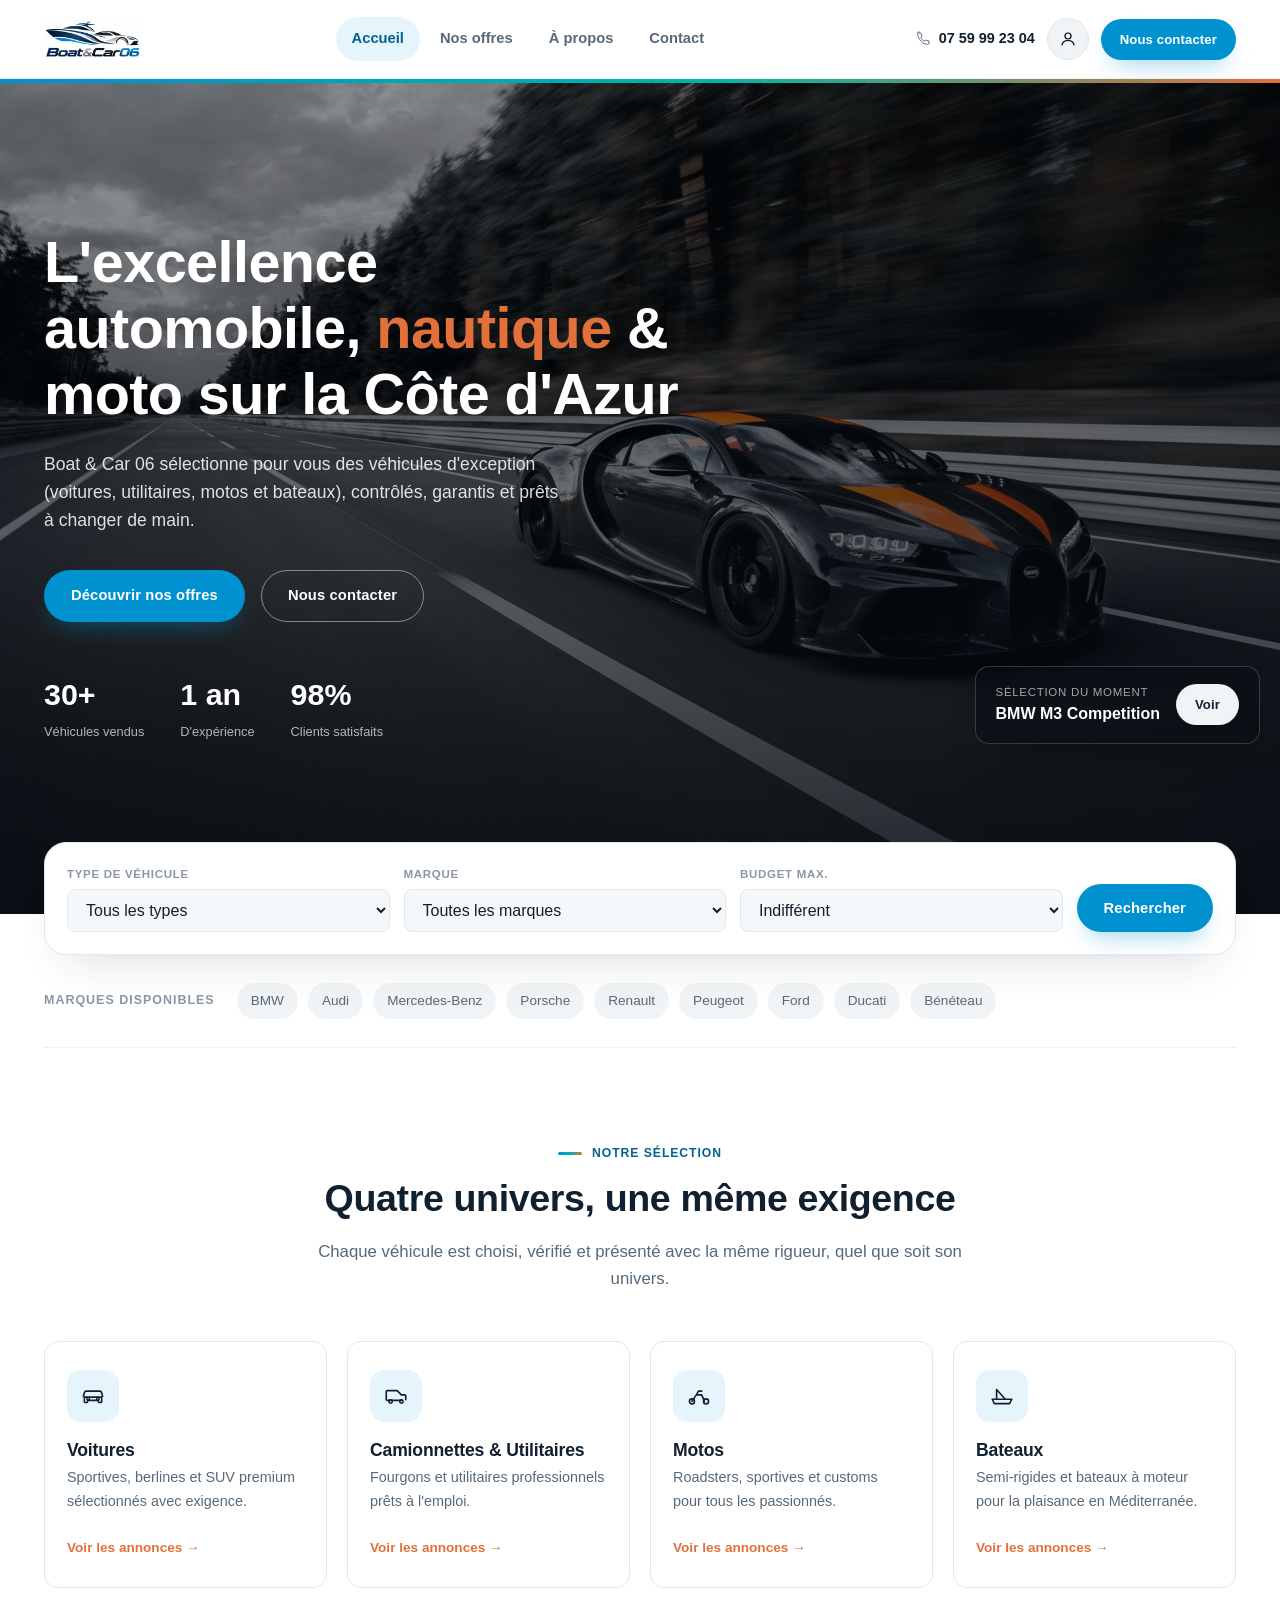
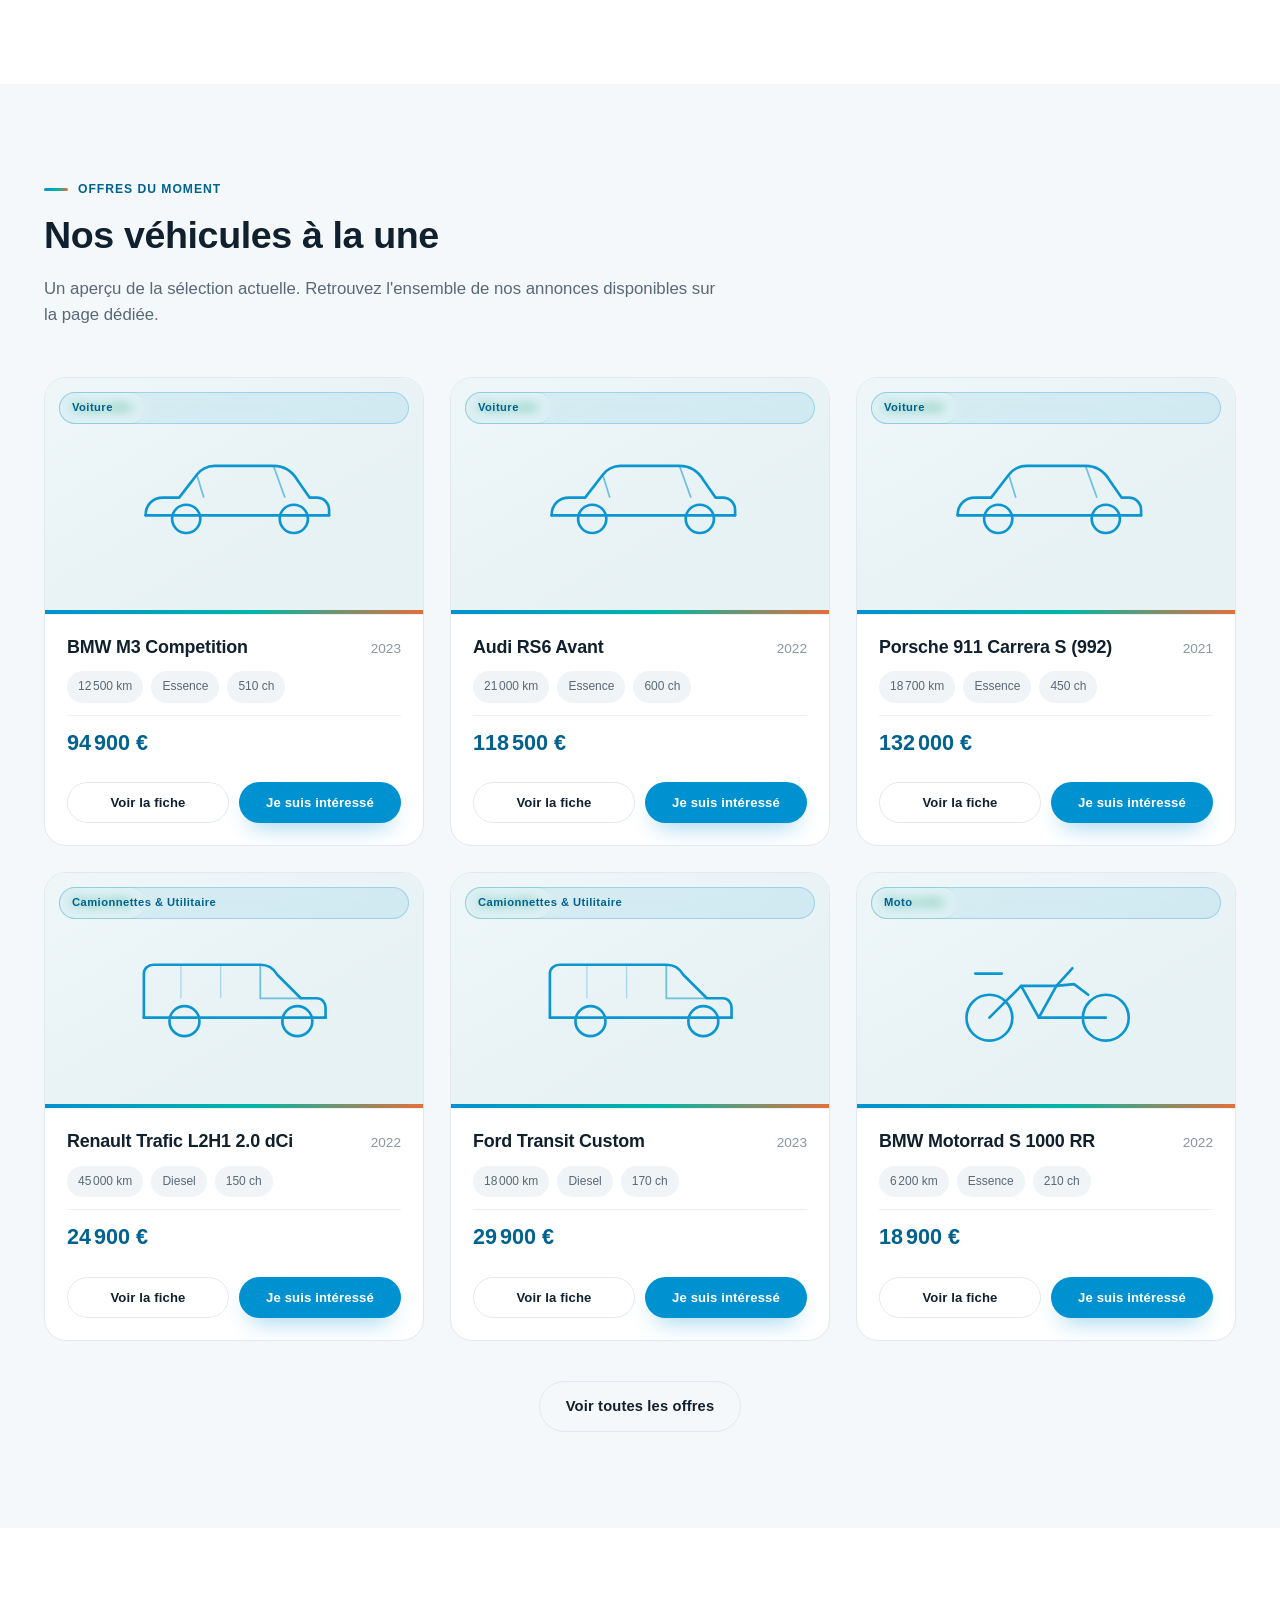
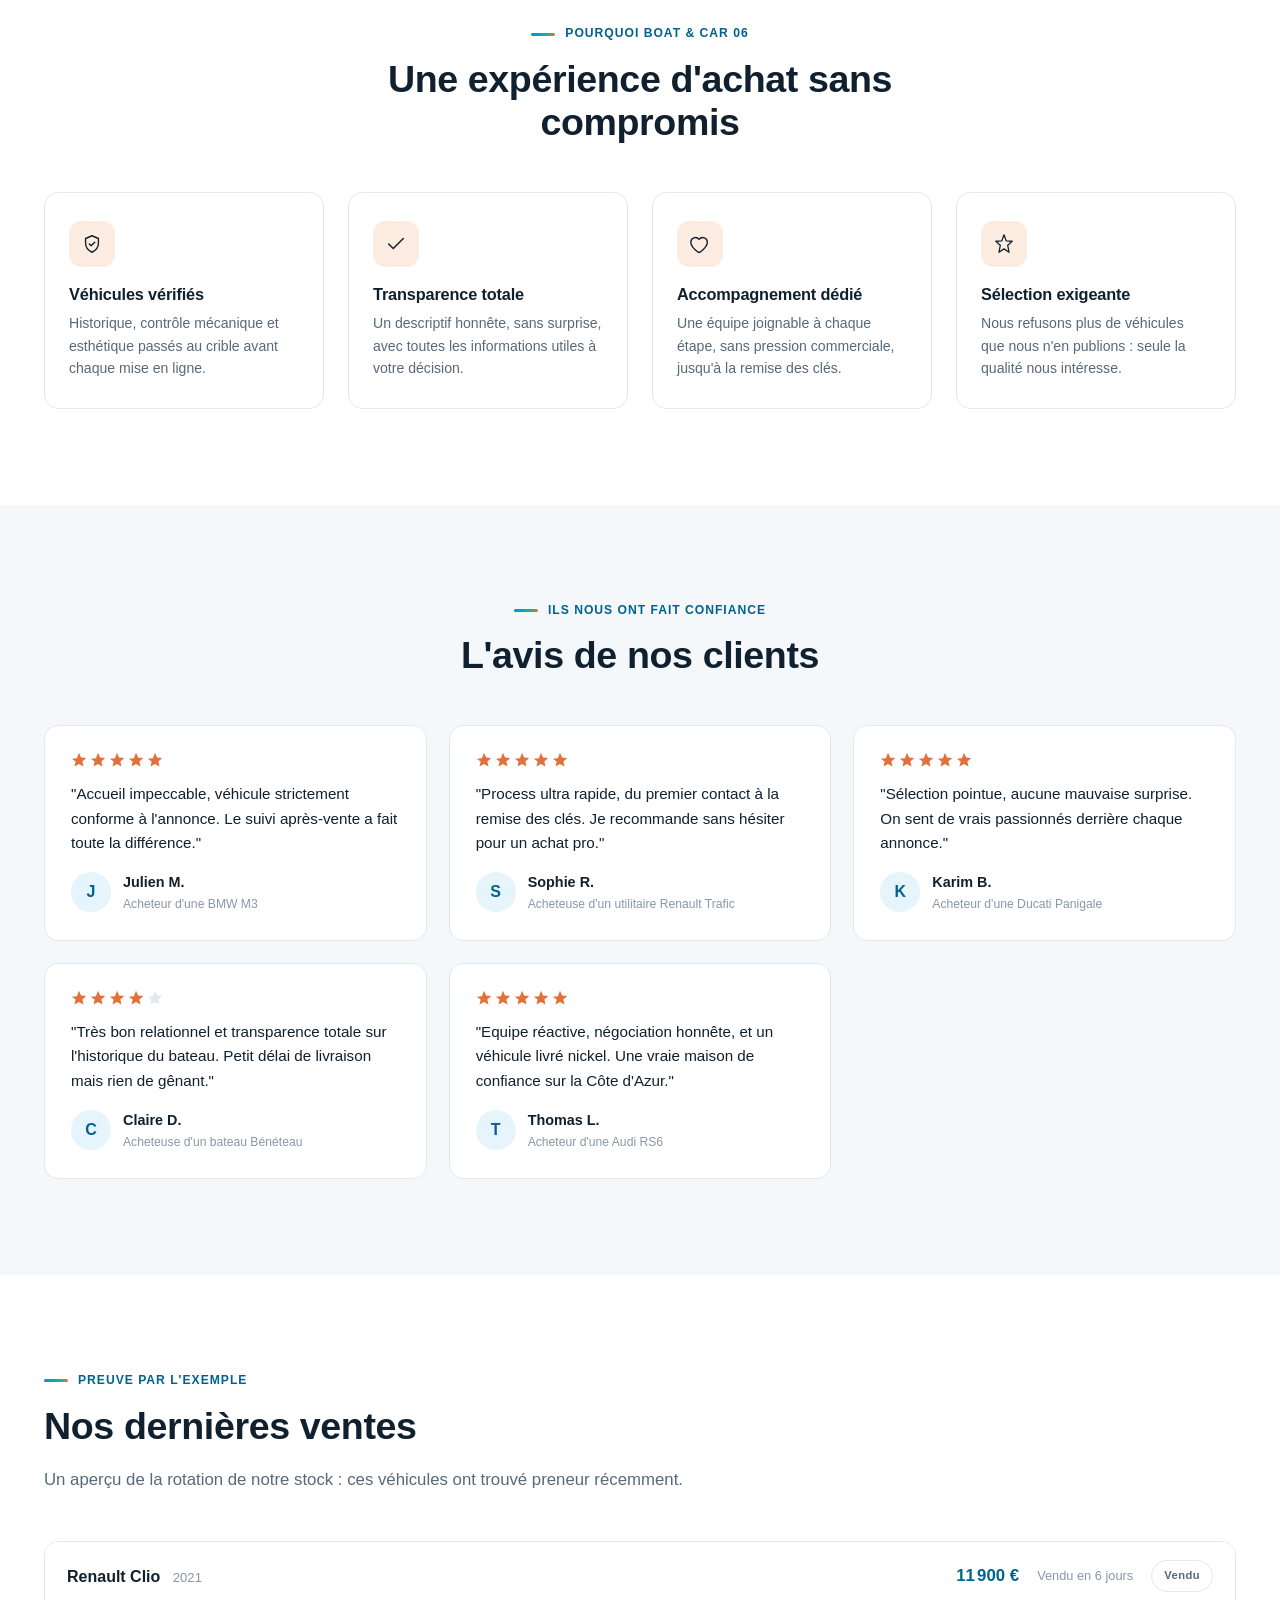
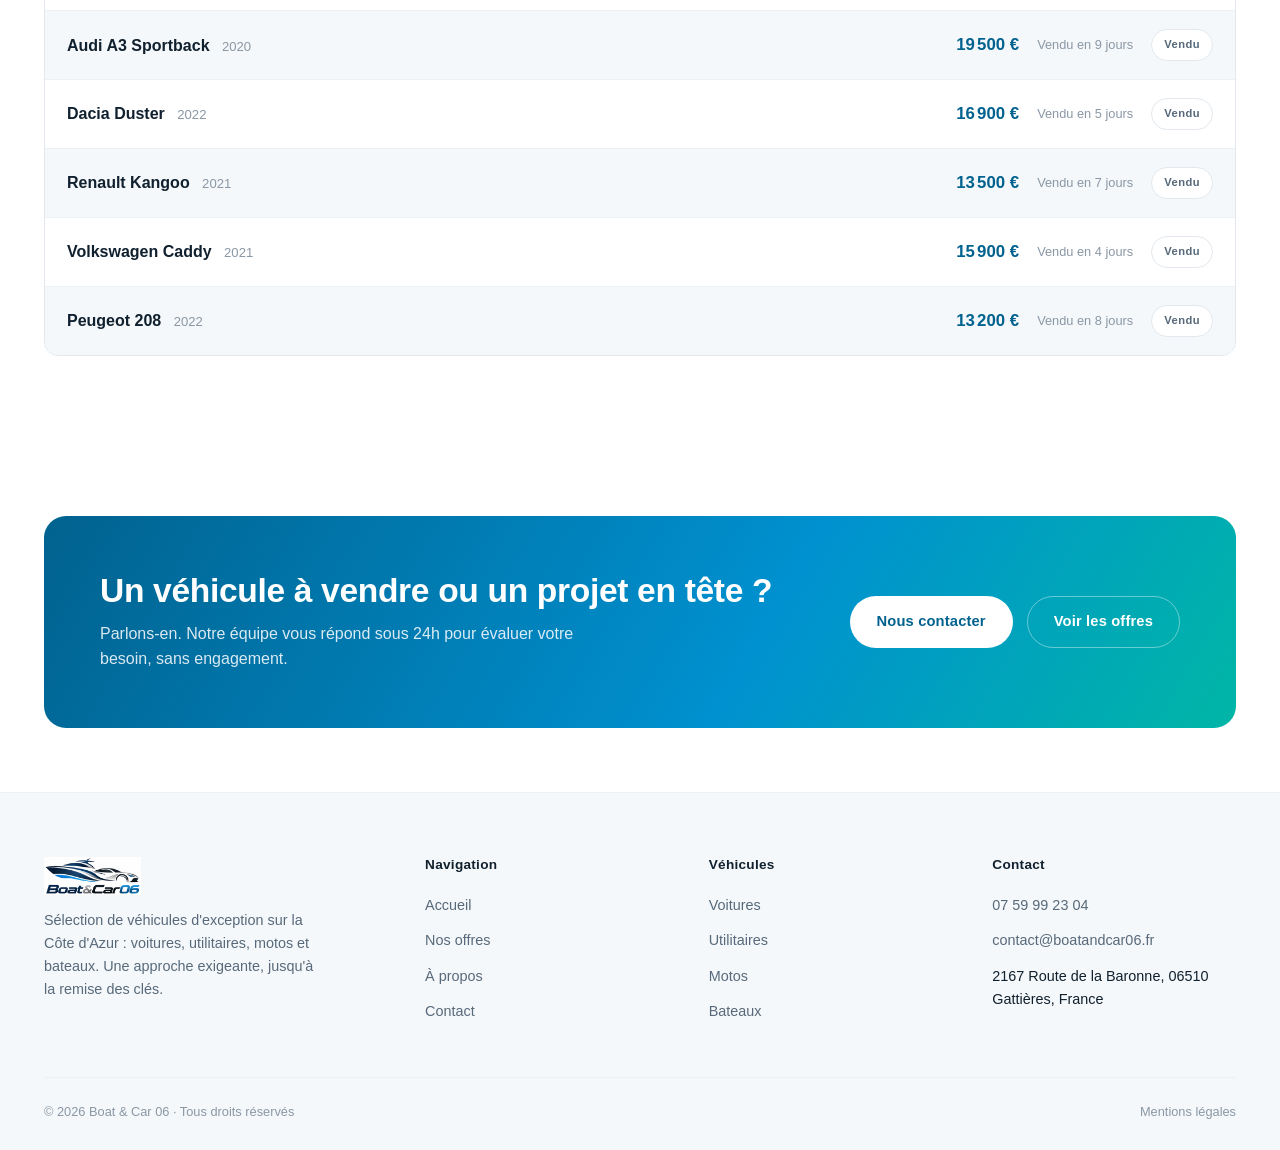
==== index.html @ 359d2ee3 "Ventes recentes accessibles + suppression badge hero Remplace les dernieres ventes par des vehicules" ====
<!doctype html>
<html lang="fr">
<head>
<meta charset="utf-8">
<meta name="viewport" content="width=device-width, initial-scale=1">
<meta http-equiv="Content-Security-Policy" content="default-src 'self'; script-src 'self' 'unsafe-inline'; style-src 'self' 'unsafe-inline' https://fonts.googleapis.com; img-src 'self' data:; font-src 'self' data: https://fonts.gstatic.com; connect-src 'self' https:; frame-src https://www.google.com; object-src 'none'; base-uri 'self'; form-action 'self';">
<title>Boat & Car 06 · Véhicules d'exception sur la Côte d'Azur</title>
<meta name="description" content="Boat & Car 06 : sélection de voitures, utilitaires, motos et bateaux d'exception sur la Côte d'Azur. Consultez nos offres et manifestez votre intérêt en quelques clics.">
<link rel="icon" href="logo-icon.png" type="image/png">
<link rel="stylesheet" href="style.css">
</head>
<body>

<header class="navbar">
  <div class="container">
    <a href="index.html" class="brand">
      <img src="logo-lockup.png" alt="Boat & Car 06" class="brand__logo">
    </a>
    <nav class="nav-links">
      <a href="index.html" class="active">Accueil</a>
      <a href="offres.html">Nos offres</a>
      <a href="a-propos.html">À propos</a>
      <a href="contact.html">Contact</a>
    </nav>
    <div class="navbar__actions">
      <div class="navbar__phone">
        <svg viewBox="0 0 24 24" width="16" height="16"><path d="M6 3h3l1.5 5-2 1.5a11 11 0 0 0 6 6l1.5-2 5 1.5v3a2 2 0 0 1-2 2C11.6 20 4 12.4 4 3c0-1.1.9-2 2-2z" stroke="currentColor" stroke-width="1.4" fill="none"/></svg>
        <strong data-cfg-phone>07 59 99 23 04</strong>
      </div>
      <button class="icon-round-btn" data-account-toggle title="Connexion" aria-label="Connexion">
        <svg viewBox="0 0 24 24" fill="none"><path d="M12 12a4 4 0 1 0 0-8 4 4 0 0 0 0 8zM4 20c0-3.3 3.6-6 8-6s8 2.7 8 6" stroke="currentColor" stroke-width="1.6" stroke-linecap="round" stroke-linejoin="round"/></svg>
      </button>
      <a href="contact.html" class="btn btn--primary btn--sm">Nous contacter</a>
      <button class="nav-toggle" data-nav-toggle aria-label="Menu">
        <svg viewBox="0 0 24 24" width="20" height="20"><path d="M4 7h16M4 12h16M4 17h16" stroke="currentColor" stroke-width="2" fill="none" stroke-linecap="round"/></svg>
      </button>
    </div>
  </div>
</header>
  <div class="mobile-nav" data-mobile-nav>
    <a href="index.html">Accueil</a>
    <a href="offres.html">Nos offres</a>
    <a href="a-propos.html">À propos</a>
    <a href="contact.html">Contact</a>
    <a class="btn btn--primary btn--block" href="contact.html">Nous contacter</a>
  </div>


<!-- ========================= HERO / FUNNEL ENTRY ========================= -->
<section class="hero">
  <span class="hero__stripe"></span>
  <div class="container">
    <div class="hero__content">
      <h1>L'excellence automobile, <span class="accent">nautique</span> &amp; moto sur la Côte d'Azur</h1>
      <p class="hero__lead">Boat & Car 06 sélectionne pour vous des véhicules d'exception (voitures, utilitaires, motos et bateaux), contrôlés, garantis et prêts à changer de main.</p>
      <div class="hero__ctas">
        <a href="offres.html" class="btn btn--primary">Découvrir nos offres</a>
        <a href="contact.html" class="btn btn--outline">Nous contacter</a>
      </div>
      <div class="hero__stats">
        <div class="stat"><b data-count="30" data-suffix="+">0</b><span>Véhicules vendus</span></div>
        <div class="stat"><b data-count="1" data-suffix=" an">0</b><span>D'expérience</span></div>
        <div class="stat"><b data-count="98" data-suffix="%">0</b><span>Clients satisfaits</span></div>
      </div>
    </div>
    <div class="hero__badge">
      <div><small>Sélection du moment</small><strong>BMW M3 Competition</strong></div>
      <a href="offres.html" class="btn btn--ghost btn--sm">Voir</a>
    </div>
  </div>
</section>

<div class="container">
  <form class="hero-search" data-hero-search>
    <div class="field">
      <label for="hero-type">Type de véhicule</label>
      <select id="hero-type">
        <option value="all">Tous les types</option>
        <option value="voiture">Voitures</option>
        <option value="utilitaire">Camionnettes & Utilitaires</option>
        <option value="moto">Motos</option>
        <option value="bateau">Bateaux</option>
      </select>
    </div>
    <div class="field">
      <label for="hero-marque">Marque</label>
      <select id="hero-marque"><option value="all">Toutes les marques</option></select>
    </div>
    <div class="field">
      <label for="hero-budget">Budget max.</label>
      <select id="hero-budget">
        <option value="all">Indifférent</option>
        <option value="25000">25 000 €</option>
        <option value="50000">50 000 €</option>
        <option value="80000">80 000 €</option>
        <option value="120000">120 000 €</option>
        <option value="200000">200 000 €</option>
      </select>
    </div>
    <button type="submit" class="btn btn--primary">Rechercher</button>
  </form>
</div>

<div class="container">
  <div class="brand-strip">
    <span class="label">Marques disponibles</span>
    <div class="brands">
      <a href="offres.html?marque=BMW">BMW</a>
      <a href="offres.html?marque=Audi">Audi</a>
      <a href="offres.html?marque=Mercedes-Benz">Mercedes-Benz</a>
      <a href="offres.html?marque=Porsche">Porsche</a>
      <a href="offres.html?marque=Renault">Renault</a>
      <a href="offres.html?marque=Peugeot">Peugeot</a>
      <a href="offres.html?marque=Ford">Ford</a>
      <a href="offres.html?marque=Ducati">Ducati</a>
      <a href="offres.html?marque=B%C3%A9n%C3%A9teau">Bénéteau</a>
    </div>
  </div>
</div>

<!-- ========================= CATEGORIES ========================= -->
<section class="section">
  <div class="container">
    <div class="section-head center">
      <div class="eyebrow" style="justify-content:center">Notre sélection</div>
      <h2>Quatre univers, une même exigence</h2>
      <p>Chaque véhicule est choisi, vérifié et présenté avec la même rigueur, quel que soit son univers.</p>
    </div>
    <div class="cat-grid">
      <a class="cat-card" href="offres.html?type=voiture">
        <div class="icon"><svg viewBox="0 0 24 24" fill="none"><path d="M3 13l1-4a2 2 0 0 1 2-1.5h12A2 2 0 0 1 20 9l1 4M4 13h16v4a1 1 0 0 1-1 1h-1a1 1 0 0 1-1-1v-1H7v1a1 1 0 0 1-1 1H5a1 1 0 0 1-1-1z" stroke="currentColor" stroke-width="1.5"/><circle cx="7.5" cy="14.5" r="1.2" stroke="currentColor" stroke-width="1.3"/><circle cx="16.5" cy="14.5" r="1.2" stroke="currentColor" stroke-width="1.3"/></svg></div>
        <h3>Voitures</h3>
        <p>Sportives, berlines et SUV premium sélectionnés avec exigence.</p>
        <span class="cat-link">Voir les annonces →</span>
      </a>
      <a class="cat-card" href="offres.html?type=utilitaire">
        <div class="icon"><svg viewBox="0 0 24 24" fill="none"><path d="M3 16V8a1 1 0 0 1 1-1h9l4 4h3a1 1 0 0 1 1 1v4" stroke="currentColor" stroke-width="1.5" stroke-linejoin="round"/><path d="M3 16h15" stroke="currentColor" stroke-width="1.5"/><circle cx="7" cy="17" r="1.6" stroke="currentColor" stroke-width="1.4"/><circle cx="17" cy="17" r="1.6" stroke="currentColor" stroke-width="1.4"/></svg></div>
        <h3>Camionnettes & Utilitaires</h3>
        <p>Fourgons et utilitaires professionnels prêts à l'emploi.</p>
        <span class="cat-link">Voir les annonces →</span>
      </a>
      <a class="cat-card" href="offres.html?type=moto">
        <div class="icon"><svg viewBox="0 0 24 24" fill="none"><circle cx="5.5" cy="17" r="2.3" stroke="currentColor" stroke-width="1.5"/><circle cx="18.5" cy="17" r="2.3" stroke="currentColor" stroke-width="1.5"/><path d="M5.5 17l4-6h5l2.5 6M9.5 11l2-3.5h3" stroke="currentColor" stroke-width="1.5" stroke-linecap="round" stroke-linejoin="round"/></svg></div>
        <h3>Motos</h3>
        <p>Roadsters, sportives et customs pour tous les passionnés.</p>
        <span class="cat-link">Voir les annonces →</span>
      </a>
      <a class="cat-card" href="offres.html?type=bateau">
        <div class="icon"><svg viewBox="0 0 24 24" fill="none"><path d="M3 15h18l-2 4H5z" stroke="currentColor" stroke-width="1.5" stroke-linejoin="round"/><path d="M7 15V6l8 9" stroke="currentColor" stroke-width="1.5" stroke-linejoin="round"/></svg></div>
        <h3>Bateaux</h3>
        <p>Semi-rigides et bateaux à moteur pour la plaisance en Méditerranée.</p>
        <span class="cat-link">Voir les annonces →</span>
      </a>
    </div>
  </div>
</section>

<!-- ========================= OFFRES VEDETTES ========================= -->
<section class="section section--alt">
  <div class="container">
    <div class="section-head">
      <div class="eyebrow">Offres du moment</div>
      <h2>Nos véhicules à la une</h2>
      <p>Un aperçu de la sélection actuelle. Retrouvez l'ensemble de nos annonces disponibles sur la page dédiée.</p>
    </div>
    <div class="listing-grid" data-featured-listings></div>
    <div class="text-center" style="margin-top:40px;">
      <a href="offres.html" class="btn btn--outline">Voir toutes les offres</a>
    </div>
  </div>
</section>

<!-- ========================= POURQUOI NOUS ========================= -->
<section class="section">
  <div class="container">
    <div class="section-head center">
      <div class="eyebrow" style="justify-content:center">Pourquoi Boat & Car 06</div>
      <h2>Une expérience d'achat sans compromis</h2>
    </div>
    <div class="value-grid">
      <div class="value-card">
        <div class="icon"><svg viewBox="0 0 24 24" fill="none"><path d="M12 3l7 3v5c0 5-3.4 8.4-7 10-3.6-1.6-7-5-7-10V6z" stroke="currentColor" stroke-width="1.5" stroke-linejoin="round"/><path d="M9 12l2 2 4-4" stroke="currentColor" stroke-width="1.5" stroke-linecap="round" stroke-linejoin="round"/></svg></div>
        <h3>Véhicules vérifiés</h3>
        <p>Historique, contrôle mécanique et esthétique passés au crible avant chaque mise en ligne.</p>
      </div>
      <div class="value-card">
        <div class="icon"><svg viewBox="0 0 24 24" fill="none"><path d="M4 12l5 5L20 6" stroke="currentColor" stroke-width="1.6" stroke-linecap="round" stroke-linejoin="round"/></svg></div>
        <h3>Transparence totale</h3>
        <p>Un descriptif honnête, sans surprise, avec toutes les informations utiles à votre décision.</p>
      </div>
      <div class="value-card">
        <div class="icon"><svg viewBox="0 0 24 24" fill="none"><path d="M12 21c4-3 8-6.5 8-11a5 5 0 0 0-9-3 5 5 0 0 0-9 3c0 4.5 4 8 8 11z" stroke="currentColor" stroke-width="1.5" stroke-linejoin="round"/></svg></div>
        <h3>Accompagnement dédié</h3>
        <p>Une équipe joignable à chaque étape, sans pression commerciale, jusqu'à la remise des clés.</p>
      </div>
      <div class="value-card">
        <div class="icon"><svg viewBox="0 0 24 24" fill="none"><path d="M12 2l2.4 6.6L21 9l-5 4.3L17.5 21 12 17.3 6.5 21 8 13.3 3 9l6.6-.4z" stroke="currentColor" stroke-width="1.4" stroke-linejoin="round"/></svg></div>
        <h3>Sélection exigeante</h3>
        <p>Nous refusons plus de véhicules que nous n'en publions : seule la qualité nous intéresse.</p>
      </div>
    </div>
  </div>
</section>

<!-- ========================= AVIS CLIENTS ========================= -->
<section class="section section--alt">
  <div class="container">
    <div class="section-head center">
      <div class="eyebrow" style="justify-content:center">Ils nous ont fait confiance</div>
      <h2>L'avis de nos clients</h2>
    </div>
    <div class="review-grid" data-reviews></div>
  </div>
</section>

<!-- ========================= DERNIÈRES VENTES ========================= -->
<section class="section">
  <div class="container">
    <div class="section-head">
      <div class="eyebrow">Preuve par l'exemple</div>
      <h2>Nos dernières ventes</h2>
      <p>Un aperçu de la rotation de notre stock : ces véhicules ont trouvé preneur récemment.</p>
    </div>
    <div class="sales-list" data-sales-list></div>
  </div>
</section>

<!-- ========================= CTA FINAL ========================= -->
<section class="section section--tight">
  <div class="container">
    <div class="cta-banner">
      <div>
        <h2>Un véhicule à vendre ou un projet en tête ?</h2>
        <p>Parlons-en. Notre équipe vous répond sous 24h pour évaluer votre besoin, sans engagement.</p>
      </div>
      <div class="cta-banner__actions">
        <a href="contact.html" class="btn btn--primary">Nous contacter</a>
        <a href="offres.html" class="btn btn--outline">Voir les offres</a>
      </div>
    </div>
  </div>
</section>

<footer class="site-footer">
  <div class="container">
    <div class="footer-grid">
      <div class="footer-brand">
        <a href="index.html" class="brand" style="margin-bottom:14px;">
          <img src="logo-lockup.png" alt="Boat & Car 06" class="brand__logo">
        </a>
        <p>Sélection de véhicules d'exception sur la Côte d'Azur : voitures, utilitaires, motos et bateaux. Une approche exigeante, jusqu'à la remise des clés.</p>
      </div>
      <div class="footer-col">
        <h4>Navigation</h4>
        <a href="index.html">Accueil</a>
        <a href="offres.html">Nos offres</a>
        <a href="a-propos.html">À propos</a>
        <a href="contact.html">Contact</a>
      </div>
      <div class="footer-col">
        <h4>Véhicules</h4>
        <a href="offres.html?type=voiture">Voitures</a>
        <a href="offres.html?type=utilitaire">Utilitaires</a>
        <a href="offres.html?type=moto">Motos</a>
        <a href="offres.html?type=bateau">Bateaux</a>
      </div>
      <div class="footer-col">
        <h4>Contact</h4>
        <a data-cfg-phone-href href="tel:"><span data-cfg-phone></span></a>
        <a data-cfg-email-href href="mailto:"><span data-cfg-email></span></a>
        <span data-cfg-address style="display:block;padding:6px 0;font-size:.9rem;"></span>
      </div>
    </div>
    <div class="footer-bottom">
      <span>© <span data-cfg-year></span> Boat & Car 06 · Tous droits réservés</span>
      <a href="a-propos.html#mentions-legales">Mentions légales</a>
    </div>
  </div>
</footer>

<!-- ========================= MODALE "JE SUIS INTÉRESSÉ" ========================= -->
<div class="modal-overlay" id="interest-modal">
  <div class="modal">
    <button class="modal-close" data-modal-close aria-label="Fermer">
      <svg viewBox="0 0 24 24" width="16" height="16" fill="none"><path d="M6 6l12 12M18 6L6 18" stroke="currentColor" stroke-width="2" stroke-linecap="round"/></svg>
    </button>
    <h3 style="text-transform:none;">Je suis intéressé</h3>
    <p class="modal-sub" data-modal-sub>Décrivez votre projet, nous revenons vers vous rapidement.</p>
    <form data-lead-form>
      <input type="hidden" id="interest-vehicule" name="vehicule" value="">
      <div class="form-grid">
        <div class="field"><label>Prénom</label><input type="text" name="prenom" required></div>
        <div class="field"><label>Nom</label><input type="text" name="nom" required></div>
        <div class="field"><label>Email</label><input type="email" name="email" required></div>
        <div class="field"><label>Téléphone</label><input type="tel" name="telephone" required></div>
        <div class="field field--full"><label>Message</label><textarea name="message" placeholder="Votre message (optionnel)"></textarea></div>
      </div>
      <button type="submit" class="btn btn--primary btn--block" style="margin-top:18px" data-label="Envoyer ma demande">Envoyer ma demande</button>
      <div class="form-success">✓ Merci ! Votre demande a bien été transmise, nous revenons vers vous rapidement.</div>
    </form>
  </div>
</div>

<div class="modal-overlay" id="login-modal">
  <div class="modal" style="max-width:420px;">
    <button class="modal-close" data-modal-close aria-label="Fermer">
      <svg viewBox="0 0 24 24" width="16" height="16" fill="none"><path d="M6 6l12 12M18 6L6 18" stroke="currentColor" stroke-width="2" stroke-linecap="round"/></svg>
    </button>
    <h3>Connexion</h3>
    <p class="modal-sub">Espace réservé à l'équipe Boat & Car 06.</p>
    <form>
      <div class="form-grid">
        <div class="field field--full"><label>Identifiant</label><input type="text" name="username" required autocomplete="username"></div>
        <div class="field field--full"><label>Mot de passe</label><input type="password" name="password" required autocomplete="current-password"></div>
      </div>
      <div class="form-error">Identifiant ou mot de passe incorrect.</div>
      <button type="submit" class="btn btn--primary btn--block" style="margin-top:18px;">Se connecter</button>
    </form>
  </div>
</div>

<div class="modal-overlay" id="admin-modal">
  <div class="modal modal--wide">
    <button class="modal-close" data-modal-close aria-label="Fermer">
      <svg viewBox="0 0 24 24" width="16" height="16" fill="none"><path d="M6 6l12 12M18 6L6 18" stroke="currentColor" stroke-width="2" stroke-linecap="round"/></svg>
    </button>
    <div class="admin-topbar">
      <div>
        <h3 style="margin-bottom:2px;">Espace admin</h3>
        <p class="modal-sub" style="margin-bottom:0;">Gestion des annonces</p>
      </div>
      <div style="display:flex;gap:8px;align-items:center;">
        <button type="button" class="icon-btn" data-admin-settings-toggle title="Paramètres de publication">
          <svg viewBox="0 0 24 24" fill="none"><path d="M12 15a3 3 0 1 0 0-6 3 3 0 0 0 0 6z" stroke="currentColor" stroke-width="1.6"/><path d="M19.4 13a7.4 7.4 0 0 0 0-2l2-1.5-2-3.4-2.3.9a7.4 7.4 0 0 0-1.7-1L15 3h-4l-.4 2a7.4 7.4 0 0 0-1.7 1l-2.3-.9-2 3.4L6.6 11a7.4 7.4 0 0 0 0 2l-2 1.5 2 3.4 2.3-.9a7.4 7.4 0 0 0 1.7 1L11 21h4l.4-2a7.4 7.4 0 0 0 1.7-1l2.3.9 2-3.4z" stroke="currentColor" stroke-width="1.3" stroke-linejoin="round"/></svg>
        </button>
        <button type="button" class="btn btn--ghost btn--sm" data-admin-logout>Déconnexion</button>
      </div>
    </div>
    <div class="admin-settings" data-admin-settings style="display:none;">
      <div class="form-grid">
        <div class="field field--full"><label>Dépôt GitHub (owner/repo)</label><input type="text" data-gh-repo placeholder="boatandcar06/boatandcar06.github.io"></div>
        <div class="field field--full"><label>Token d'accès GitHub</label><input type="password" data-gh-token placeholder="ghp_..."></div>
      </div>
      <button type="button" class="btn btn--outline btn--sm" data-gh-save>Enregistrer</button>
      <p class="field-hint" data-gh-save-feedback style="display:none;margin-top:8px;"></p>
    </div>
    <div class="admin-shell">
      <div class="admin-panel">
        <h2 data-form-title>Ajouter une annonce</h2>
        <form data-admin-form style="margin-top:16px;">
          <input type="hidden" name="editId" value="">
          <div class="form-grid">
            <div class="field">
              <label>Type</label>
              <select name="type">
                <option value="voiture">Voiture</option>
                <option value="utilitaire">Camionnette / Utilitaire</option>
                <option value="moto">Moto</option>
                <option value="bateau">Bateau</option>
              </select>
            </div>
            <div class="field">
              <label>Marque</label>
              <select name="marque"></select>
            </div>
            <div class="field"><label>Modèle</label><input type="text" name="modele" required placeholder="Ex : M3 Competition"></div>
            <div class="field"><label>Année</label><input type="number" name="annee" required min="1980" max="2100" value="2024"></div>
            <div class="field"><label>Prix (€)</label><input type="number" name="prix" required min="0" step="100"></div>
            <div class="field"><label>Kilométrage / heures</label><input type="number" name="km" min="0" step="100"></div>
            <div class="field">
              <label>Carburant</label>
              <select name="carburant"><option>Essence</option><option>Diesel</option><option>Hybride</option><option>Électrique</option><option>GPL</option><option>—</option></select>
            </div>
            <div class="field">
              <label>Transmission</label>
              <select name="transmission"><option>Manuelle</option><option>Automatique</option><option>—</option></select>
            </div>
            <div class="field"><label>Couleur</label><input type="text" name="couleur" placeholder="Ex : Bleu Isle of Man"></div>
            <div class="field"><label>Puissance</label><input type="text" name="puissance" placeholder="Ex : 381 ch"></div>
            <div class="field field--full"><label>Description</label><textarea name="description" placeholder="Court descriptif du véhicule"></textarea></div>
            <div class="field field--full"><label>Points forts (séparés par des virgules)</label><input type="text" name="points_forts" placeholder="Garantie 12 mois, Carnet constructeur, ..."></div>
            <div class="field field--full">
              <label>Photos (6 max)</label>
              <input type="file" name="photos" accept="image/*" multiple>
              <div class="admin-photo-preview" data-photo-preview></div>
            </div>
            <div class="field field--full">
              <label style="display:flex;align-items:center;gap:8px;flex-direction:row;text-transform:none;font-size:.9rem;color:var(--text);">
                <input type="checkbox" name="featured" style="width:auto;"> Mettre en avant sur la page d'accueil
              </label>
            </div>
          </div>
          <div style="display:flex;gap:10px;margin-top:18px;">
            <button type="submit" class="btn btn--primary btn--block" data-form-submit>Ajouter l'annonce</button>
            <button type="button" class="btn btn--outline" data-form-cancel style="display:none;">Annuler</button>
          </div>
        </form>
      </div>
      <div class="admin-panel">
        <div class="flex items-center" style="justify-content:space-between;">
          <h2>Annonces actuelles (<span data-admin-count>0</span>)</h2>
          <button type="button" class="btn btn--outline btn--sm" data-admin-reset>Réinitialiser</button>
        </div>
        <div class="admin-list" data-admin-list style="margin-top:16px;"></div>
        <button type="button" class="btn btn--primary btn--block" style="margin-top:20px;" data-admin-publish>Publier sur le site</button>
        <p class="field-hint" data-publish-feedback style="display:none;margin-top:10px;"></p>
      </div>
    </div>
  </div>
</div>

<script src="data-config.js"></script>
<script src="data-brands.js"></script>
<script src="data-listings.js"></script>
<script src="data-sales.js"></script>
<script src="data-reviews.js"></script>
<script src="main.js"></script>
<script src="admin.js"></script>
</body>
</html>
---- style.css ----
/* ==========================================================================
   BOAT & CAR 06 — Feuille de style principale
   Thème "Riviera" : direction artistique épurée inspirée de Nice / Côte
   d'Azur — bleu azur (mer, ciel), turquoise (Baie des Anges), terracotta
   (toits du Vieux-Nice), fond clair, typographie moderne et aérée.
   ========================================================================== */

@import url('https://fonts.googleapis.com/css2?family=Outfit:wght@500;600;700;800&family=Inter:wght@400;500;600;700&display=swap');

/* -------------------------------------------------------------------- */
/* 1. Design tokens                                                     */
/* -------------------------------------------------------------------- */
:root{
  --bg:          #ffffff;
  --bg-alt:      #f5f8fa;
  --surface:     #ffffff;
  --surface-2:   #f0f4f6;
  --border:      #e2e8ed;
  --border-soft: #ecf1f4;

  --text:        #10202e;
  --text-dim:    #57697a;
  --text-faint:  #8a97a5;

  --azure:       #0091d0;   /* mer / ciel de la Baie des Anges */
  --azure-deep:  #01628f;
  --azure-soft:  #e6f4fb;

  --turquoise:   #00b6a6;   /* Baie des Anges */
  --terracotta:  #e2703a;   /* toits du Vieux-Nice */
  --terracotta-deep: #c25a29;
  --terracotta-soft: #fdece2;

  --stripe-1:    #0091d0;
  --stripe-2:    #00b6a6;
  --stripe-3:    #e2703a;
  --stripe: linear-gradient(90deg, var(--stripe-1) 0%, var(--stripe-2) 55%, var(--stripe-3) 100%);

  --success:     #1f9d63;
  --success-soft:#e8f8f0;
  --danger:      #d94f3d;
  --danger-soft: #fdeceb;

  --radius-sm: 8px;
  --radius:    14px;
  --radius-lg: 22px;

  --shadow: 0 24px 48px -24px rgba(16,32,46,.18);
  --shadow-sm: 0 10px 24px -14px rgba(16,32,46,.16);

  --container: 1240px;
  --font-display: 'Outfit', 'Inter', sans-serif;
  --font-body: 'Inter', sans-serif;
}

/* -------------------------------------------------------------------- */
/* 2. Reset & base                                                      */
/* -------------------------------------------------------------------- */
*, *::before, *::after{ box-sizing: border-box; }
html{ scroll-behavior: smooth; }
body{
  margin:0;
  background: var(--bg);
  color: var(--text);
  font-family: var(--font-body);
  font-size: 16px;
  line-height: 1.6;
  -webkit-font-smoothing: antialiased;
}
img, svg{ display:block; max-width:100%; }
a{ color: inherit; text-decoration: none; }
ul{ list-style:none; margin:0; padding:0; }
button{ font-family: inherit; cursor:pointer; }
input, select, textarea{ font-family: inherit; font-size: 1rem; }

h1,h2,h3,h4{
  font-family: var(--font-display);
  font-weight: 700;
  letter-spacing: -.01em;
  line-height: 1.15;
  margin: 0 0 .5em;
  color: var(--text);
}
p{ margin: 0 0 1em; color: var(--text-dim); }

.container{
  width: 100%;
  max-width: var(--container);
  margin: 0 auto;
  padding: 0 24px;
}

.section{ padding: 96px 0; }
.section--tight{ padding: 64px 0; }
.section--alt{ background: var(--bg-alt); }

.eyebrow{
  display:flex; align-items:center; gap:10px;
  font-family: var(--font-display);
  font-weight:600; letter-spacing:.08em; text-transform:uppercase;
  font-size:.76rem; color: var(--azure-deep);
  margin-bottom: 14px;
}
.eyebrow::before{
  content:""; width:24px; height:3px; border-radius:2px; background: var(--stripe); display:inline-block; flex-shrink:0;
}

.section-head{ max-width: 680px; margin-bottom: 48px; }
.section-head.center{ margin-left:auto; margin-right:auto; text-align:center; }
.section-head h2{ font-size: clamp(1.7rem, 3.2vw, 2.35rem); }
.section-head p{ font-size: 1.05rem; }

/* -------------------------------------------------------------------- */
/* 3. Buttons                                                           */
/* -------------------------------------------------------------------- */
.btn{
  display:inline-flex; align-items:center; justify-content:center; gap:8px;
  padding: 13px 26px;
  border-radius: 100px;
  font-family: var(--font-display);
  font-weight:600; letter-spacing:.01em; font-size:.92rem;
  border: 1px solid transparent;
  transition: transform .15s ease, box-shadow .15s ease, background .2s ease, border-color .2s ease, color .2s ease;
  white-space: nowrap;
}
.btn:active{ transform: translateY(1px); }

.btn--primary{
  background: var(--azure);
  color: #fff;
  box-shadow: 0 12px 24px -10px rgba(0,145,208,.45);
}
.btn--primary:hover{ background: var(--azure-deep); box-shadow: 0 14px 28px -8px rgba(0,145,208,.55); }

.btn--accent{
  background: var(--terracotta);
  color: #fff;
  box-shadow: 0 12px 24px -10px rgba(226,112,58,.45);
}
.btn--accent:hover{ background: var(--terracotta-deep); }

.btn--outline{
  background: transparent;
  border-color: var(--border);
  color: var(--text);
}
.btn--outline:hover{ border-color: var(--azure); color: var(--azure-deep); }

.btn--ghost{
  background: var(--surface-2);
  color: var(--text);
  border-color: transparent;
}
.btn--ghost:hover{ background: var(--border-soft); }

.btn--sm{ padding: 9px 18px; font-size: .82rem; }
.btn--block{ width:100%; }
.btn[disabled]{ opacity:.45; pointer-events:none; }

.icon-round-btn{
  width:42px; height:42px; border-radius:50%; background: var(--surface-2); border:1px solid var(--border);
  display:flex; align-items:center; justify-content:center; flex-shrink:0; position:relative;
  transition: background .2s ease, border-color .2s ease;
}
.icon-round-btn:hover{ background: var(--azure-soft); border-color: var(--azure); }
.icon-round-btn svg{ width:18px; height:18px; stroke: var(--text); }
.icon-round-btn.is-active{ background: var(--azure); border-color: var(--azure); }
.icon-round-btn.is-active svg{ stroke: #fff; }
.icon-round-btn .dot-badge{
  position:absolute; top:-2px; right:-2px; width:10px; height:10px; border-radius:50%;
  background: var(--success); border:2px solid #fff;
}

/* -------------------------------------------------------------------- */
/* 4. Navbar                                                            */
/* -------------------------------------------------------------------- */
.navbar{
  position: sticky; top:0; z-index:100;
  background: rgba(255,255,255,.86);
  backdrop-filter: blur(14px);
  -webkit-backdrop-filter: blur(14px);
  border-bottom: 1px solid var(--border-soft);
}
.navbar .container{
  display:flex; align-items:center; justify-content:space-between;
  height: 78px;
}
.brand{ display:flex; align-items:center; gap:12px; font-family: var(--font-display); flex-shrink:0; }
.brand__logo{ height:38px; width:auto; display:block; }

.nav-links{ display:flex; align-items:center; gap:4px; }
.nav-links a{
  padding:10px 16px; border-radius: 100px;
  font-family: var(--font-display); font-weight:600; font-size:.92rem;
  color: var(--text-dim); transition: color .2s ease, background .2s ease;
}
.nav-links a:hover, .nav-links a.active{ color: var(--azure-deep); background: var(--azure-soft); }

.navbar__actions{ display:flex; align-items:center; gap:12px; }
.navbar__phone{ display:flex; align-items:center; gap:8px; color: var(--text-dim); font-size:.9rem; }
.navbar__phone strong{ color: var(--text); }
.navbar__phone svg{ stroke: var(--azure); }

.nav-toggle{
  display:none; width:42px; height:42px; border-radius:10px; border:1px solid var(--border);
  background: var(--surface); align-items:center; justify-content:center;
}
.nav-toggle svg{ width:20px; height:20px; }

/* -------------------------------------------------------------------- */
/* 5. Hero                                                              */
/* -------------------------------------------------------------------- */
.hero{
  position:relative; overflow:hidden;
  padding: 150px 0 170px;
  background:
    linear-gradient(180deg, rgba(6,12,18,.42) 0%, rgba(6,12,18,.62) 55%, rgba(6,12,18,.9) 100%),
    url('hero-bugatti.jpg') center 42% / cover no-repeat;
  color:#fff;
}
.hero__stripe{
  position:absolute; top:0; left:0; right:0; height:4px; background: var(--stripe); z-index:2;
}
.hero .container{ position:relative; z-index:1; }
.hero__content{ max-width:640px; }
.hero__kicker{
  display:inline-flex; align-items:center; gap:10px;
  padding: 8px 16px; border-radius: 100px;
  border:1px solid rgba(255,255,255,.28); background: rgba(255,255,255,.1); backdrop-filter: blur(6px);
  font-family: var(--font-display); font-weight:600; letter-spacing:.04em; text-transform:uppercase;
  font-size:.72rem; color:#fff; margin-bottom:24px;
}
.hero__kicker .dot{ width:6px; height:6px; border-radius:50%; background: var(--success); box-shadow:0 0 0 3px rgba(31,157,99,.35); }

.hero h1{
  font-size: clamp(2.2rem, 4.6vw, 3.6rem);
  margin-bottom: 22px;
  color:#fff;
  text-shadow: 0 4px 24px rgba(0,0,0,.25);
}
.hero h1 .accent{
  color: var(--terracotta);
}
.hero__lead{ font-size:1.1rem; max-width:520px; color: rgba(255,255,255,.86); margin-bottom:36px; }

.hero__ctas{ display:flex; gap:16px; flex-wrap:wrap; margin-bottom:48px; }
.hero .btn--outline{ border-color: rgba(255,255,255,.45); color:#fff; }
.hero .btn--outline:hover{ border-color:#fff; color:#fff; background: rgba(255,255,255,.12); }

.hero__stats{ display:flex; gap:36px; flex-wrap:wrap; }
.stat b{
  display:block; font-family: var(--font-display); font-size:1.9rem; font-weight:700; color:#fff;
}
.stat span{ font-size:.8rem; color: rgba(255,255,255,.68); }

.hero__badge{
  position:absolute; right:0; bottom:0; z-index:2; max-width:300px;
  display:flex; align-items:center; gap:16px; justify-content:space-between;
  background: rgba(8,14,20,.55); backdrop-filter: blur(10px); -webkit-backdrop-filter: blur(10px);
  border:1px solid rgba(255,255,255,.18); border-radius: var(--radius);
  padding:16px 20px; box-shadow: 0 20px 40px -20px rgba(0,0,0,.5);
}
.hero__badge div small{ display:block; color: rgba(255,255,255,.62); font-size:.72rem; text-transform:uppercase; letter-spacing:.06em; }
.hero__badge div strong{ font-family: var(--font-display); font-size:1rem; color:#fff; }

/* Hero quick-search bar (inspiré des grands sites de revendeurs) */
.hero-search{
  position:relative; z-index:2;
  margin-top:-72px;
  background: var(--surface);
  border:1px solid var(--border);
  border-radius: var(--radius-lg);
  box-shadow: var(--shadow);
  padding: 22px;
  display:grid;
  grid-template-columns: 1fr 1fr 1fr auto;
  gap:14px;
  align-items:end;
}
.hero-search .field label{ color: var(--text-faint); }
.hero-search .field select{ width:100%; }
.hero-search .btn{ height:48px; }

.brand-strip{
  padding: 28px 0; border-bottom:1px solid var(--border-soft);
  display:flex; align-items:center; gap:22px; flex-wrap:wrap;
}
.brand-strip span.label{ font-size:.78rem; color: var(--text-faint); text-transform:uppercase; letter-spacing:.08em; font-family: var(--font-display); font-weight:600; }
.brand-strip .brands{ display:flex; gap:10px; flex-wrap:wrap; }
.brand-strip .brands a{
  padding:7px 14px; border-radius:100px; background: var(--surface-2); font-size:.85rem; color: var(--text-dim); font-weight:500;
  transition: background .2s ease, color .2s ease;
}
.brand-strip .brands a:hover{ background: var(--azure-soft); color: var(--azure-deep); }

/* -------------------------------------------------------------------- */
/* 6. Category cards                                                    */
/* -------------------------------------------------------------------- */
.cat-grid{
  display:grid; grid-template-columns: repeat(4, 1fr); gap:20px;
}
.cat-card{
  position:relative; padding:28px 22px; border-radius: var(--radius);
  background: var(--surface); border:1px solid var(--border);
  transition: border-color .2s ease, transform .2s ease, box-shadow .2s ease;
  overflow:hidden;
}
.cat-card:hover{ transform: translateY(-4px); border-color: transparent; box-shadow: var(--shadow-sm); }
.cat-card .icon{
  width:52px; height:52px; border-radius:14px; margin-bottom:18px;
  background: var(--azure-soft);
  display:flex; align-items:center; justify-content:center;
}
.cat-card .icon svg{ width:26px; height:26px; stroke: var(--azure-deep); }
.cat-card h3{ font-size:1.1rem; margin-bottom:6px; }
.cat-card p{ font-size:.9rem; margin-bottom:14px; }
.cat-card .cat-count{ font-size:.8rem; color: var(--text-faint); }
.cat-card .cat-link{ display:inline-flex; align-items:center; gap:6px; font-size:.85rem; font-weight:600; color: var(--terracotta); margin-top:10px; }

/* -------------------------------------------------------------------- */
/* 7. Listing cards                                                     */
/* -------------------------------------------------------------------- */
.listing-grid{ display:grid; grid-template-columns: repeat(3, 1fr); gap:26px; }

.listing-card{
  background: var(--surface); border:1px solid var(--border); border-radius: var(--radius-lg);
  overflow:hidden; display:flex; flex-direction:column;
  transition: transform .2s ease, border-color .2s ease, box-shadow .2s ease;
}
.listing-card:hover{ transform: translateY(-5px); border-color: transparent; box-shadow: var(--shadow); }

.listing-card__media{
  position:relative; aspect-ratio: 16/10;
  background: linear-gradient(150deg, #eef6f8, #e7f2f4 70%);
  display:flex; align-items:center; justify-content:center;
  border-bottom:1px solid var(--border-soft);
}
.listing-card__media svg{ width:56%; opacity:.95; }
.listing-card__media img{ width:100%; height:100%; object-fit:cover; }
.listing-card__media .stripe-bar{ position:absolute; left:0; right:0; bottom:0; height:4px; background: var(--stripe); }

.badge{
  position:absolute; top:14px; left:14px; z-index:2;
  padding:6px 12px; border-radius:100px;
  font-family: var(--font-display); font-weight:600; font-size:.7rem; letter-spacing:.04em;
  background: rgba(255,255,255,.92); border:1px solid var(--border); backdrop-filter: blur(6px);
}
.badge--available{ color: var(--success); border-color: rgba(31,157,99,.3); }
.badge--reserved{ color: var(--terracotta-deep); border-color: rgba(226,112,58,.3); }
.badge--sold{ color: var(--text-dim); }

.badge--type{
  position:absolute; top:14px; right:14px; z-index:2;
  background: rgba(0,145,208,.1); color: var(--azure-deep); border-color: rgba(0,145,208,.25);
}

.listing-card__body{ padding:22px; display:flex; flex-direction:column; gap:12px; flex:1; }
.listing-card__title{ display:flex; align-items:baseline; justify-content:space-between; gap:10px; }
.listing-card__title h3{ font-size:1.12rem; margin:0; }
.listing-card__title .year{ color: var(--text-faint); font-size:.85rem; font-family: var(--font-display); }

.listing-card__meta{ display:flex; flex-wrap:wrap; gap:8px; }
.chip{
  font-size:.75rem; padding:5px 10px; border-radius:100px;
  background: var(--surface-2); border:1px solid transparent; color: var(--text-dim);
}

.listing-card__price{ display:flex; align-items:center; justify-content:space-between; margin-top:auto; padding-top:10px; border-top:1px solid var(--border-soft); }
.listing-card__price b{ font-family: var(--font-display); font-size:1.35rem; color: var(--azure-deep); }
.listing-card__actions{ display:flex; gap:10px; padding: 0 22px 22px; }

/* -------------------------------------------------------------------- */
/* 8. Value props                                                       */
/* -------------------------------------------------------------------- */
.value-grid{ display:grid; grid-template-columns: repeat(4, 1fr); gap:24px; }
.value-card{ padding:28px 24px; border-radius: var(--radius); background: var(--surface); border:1px solid var(--border); }
.value-card .icon{ width:46px; height:46px; border-radius:12px; background: var(--terracotta-soft); display:flex; align-items:center; justify-content:center; margin-bottom:18px; }
.value-card .icon svg{ width:22px; height:22px; stroke: var(--terracotta-deep); }
.value-card h3{ font-size:1.02rem; margin-bottom:8px; }
.value-card p{ font-size:.88rem; margin:0; }

/* -------------------------------------------------------------------- */
/* 9. Reviews                                                            */
/* -------------------------------------------------------------------- */
.review-grid{ display:grid; grid-template-columns: repeat(3, 1fr); gap:22px; }
.review-card{ padding:26px; border-radius: var(--radius); background: var(--surface); border:1px solid var(--border); display:flex; flex-direction:column; gap:14px; }
.stars{ display:flex; gap:3px; }
.stars svg{ width:16px; height:16px; fill: var(--terracotta); }
.stars svg.off{ fill: var(--border); }
.review-card p{ color: var(--text); font-size:.95rem; margin:0; }
.review-card__author{ display:flex; align-items:center; gap:12px; margin-top:auto; }
.review-card__avatar{
  width:40px; height:40px; border-radius:50%; background: var(--azure-soft);
  display:flex; align-items:center; justify-content:center; font-family: var(--font-display); font-weight:700; color: var(--azure-deep);
}
.review-card__author small{ display:block; color: var(--text-faint); font-size:.76rem; }

/* -------------------------------------------------------------------- */
/* 10. Sales table                                                       */
/* -------------------------------------------------------------------- */
.sales-list{ display:flex; flex-direction:column; border:1px solid var(--border); border-radius: var(--radius); overflow:hidden; }
.sales-row{
  display:grid; grid-template-columns: 1fr auto auto auto; gap:18px; align-items:center;
  padding:18px 22px; background: var(--surface); border-bottom:1px solid var(--border-soft);
}
.sales-row:last-child{ border-bottom:none; }
.sales-row:nth-child(even){ background: var(--bg-alt); }
.sales-row__name{ font-family: var(--font-display); font-weight:600; font-size:1rem; }
.sales-row__name span{ color: var(--text-faint); font-weight:500; font-size:.82rem; margin-left:8px; }
.sales-row__price{ font-family: var(--font-display); font-weight:700; color: var(--azure-deep); font-size:1.05rem; }
.sales-row__duration{ font-size:.8rem; color: var(--text-faint); }

/* -------------------------------------------------------------------- */
/* 11. CTA banner                                                        */
/* -------------------------------------------------------------------- */
.cta-banner{
  position:relative; border-radius: var(--radius-lg); overflow:hidden;
  padding:56px; display:flex; align-items:center; justify-content:space-between; gap:32px; flex-wrap:wrap;
  background: linear-gradient(120deg, var(--azure-deep), var(--azure) 60%, var(--turquoise));
  color:#fff;
}
.cta-banner h2{ margin-bottom:10px; font-size: clamp(1.5rem, 3vw, 2.1rem); color:#fff; }
.cta-banner p{ margin:0; max-width:480px; color: rgba(255,255,255,.85); }
.cta-banner__actions{ display:flex; gap:14px; flex-wrap:wrap; }
.cta-banner .btn--primary{ background:#fff; color: var(--azure-deep); box-shadow:none; }
.cta-banner .btn--primary:hover{ background:#f0f7fb; }
.cta-banner .btn--outline{ border-color: rgba(255,255,255,.4); color:#fff; }
.cta-banner .btn--outline:hover{ border-color:#fff; color:#fff; background: rgba(255,255,255,.1); }

/* -------------------------------------------------------------------- */
/* 12. Footer                                                            */
/* -------------------------------------------------------------------- */
.site-footer{ background: var(--bg-alt); border-top:1px solid var(--border-soft); padding: 64px 0 28px; }
.footer-grid{ display:grid; grid-template-columns: 1.4fr 1fr 1fr 1fr; gap:40px; margin-bottom:48px; }
.footer-brand p{ font-size:.9rem; max-width:280px; }
.footer-col h4{ font-family: var(--font-display); font-size:.85rem; letter-spacing:.02em; color: var(--text); margin-bottom:16px; }
.footer-col a, .footer-col li{ display:block; font-size:.9rem; color: var(--text-dim); padding:6px 0; }
.footer-col a:hover{ color: var(--azure-deep); }
.footer-bottom{
  display:flex; justify-content:space-between; align-items:center; flex-wrap:wrap; gap:12px;
  padding-top:24px; border-top:1px solid var(--border-soft);
  font-size:.8rem; color: var(--text-faint);
}
.footer-bottom a{ color: var(--text-faint); }
.footer-bottom a:hover{ color: var(--azure-deep); }

/* -------------------------------------------------------------------- */
/* 13. Filters bar (Offres)                                              */
/* -------------------------------------------------------------------- */
.filters{
  display:flex; gap:14px; flex-wrap:wrap; align-items:center;
  padding:20px; border-radius: var(--radius); background: var(--surface); border:1px solid var(--border);
  margin-bottom: 36px;
}
.field{ display:flex; flex-direction:column; gap:6px; }
.field label{ font-size:.72rem; text-transform:uppercase; letter-spacing:.06em; color: var(--text-faint); font-weight:600; }
.field input, .field select{
  padding:11px 14px; border-radius: var(--radius-sm); background: var(--bg-alt); border:1px solid var(--border);
  color: var(--text); min-width:160px;
}
.field input:focus, .field select:focus, .field textarea:focus{ outline:none; border-color: var(--azure); background:#fff; }
.field select:disabled{ color: var(--text-faint); cursor:not-allowed; opacity:.7; }
.filters .field--grow{ flex:1; min-width:220px; }
.field--budget{ min-width:230px; }
.budget-range{ display:flex; align-items:center; gap:8px; }
.budget-range input{ width:100%; min-width:0; }
.budget-range span{ color: var(--text-faint); font-size:.85rem; }
.filters-results{ font-size:.85rem; color: var(--text-faint); margin-bottom:20px; }

.empty-state{
  text-align:center; padding:70px 20px; border:1px dashed var(--border); border-radius: var(--radius);
}
.empty-state h3{ margin-bottom:8px; }

/* -------------------------------------------------------------------- */
/* 14. Forms & modal                                                     */
/* -------------------------------------------------------------------- */
.form-grid{ display:grid; grid-template-columns: 1fr 1fr; gap:18px; }
.form-grid .field--full{ grid-column: 1 / -1; }
.field textarea{
  padding:12px 14px; border-radius: var(--radius-sm); background: var(--bg-alt); border:1px solid var(--border);
  color: var(--text); resize: vertical; min-height:120px;
}
.field-hint{ font-size:.78rem; color: var(--text-faint); }
.form-success{
  display:none; align-items:center; gap:10px; padding:16px 18px; border-radius: var(--radius-sm);
  background: var(--success-soft); border:1px solid rgba(31,157,99,.3); color: var(--success); font-size:.92rem; margin-top:16px;
}
.form-success.visible{ display:flex; }
.form-error{
  display:none; align-items:center; gap:10px; padding:14px 16px; border-radius: var(--radius-sm);
  background: var(--danger-soft); border:1px solid rgba(217,79,61,.3); color: var(--danger); font-size:.88rem; margin-top:14px;
}
.form-error.visible{ display:flex; }

.modal-overlay{
  position:fixed; inset:0; background: rgba(16,32,46,.5); backdrop-filter: blur(4px);
  display:none; align-items:center; justify-content:center; z-index:1000; padding:24px;
}
.modal-overlay.open{ display:flex; }
.modal{
  width:100%; max-width:560px; max-height:88vh; overflow-y:auto; overflow-x:hidden;
  background: var(--surface); border:1px solid var(--border); border-radius: var(--radius-lg);
  padding:32px; position:relative; box-shadow: var(--shadow);
}
.modal--wide{ max-width: 980px; }
.modal::before{ content:""; position:absolute; top:0; left:0; right:0; height:4px; background: var(--stripe); border-radius: var(--radius-lg) var(--radius-lg) 0 0; }
.modal-close{
  position:absolute; top:18px; right:18px; width:34px; height:34px; border-radius:10px;
  background: var(--surface-2); border:1px solid var(--border); display:flex; align-items:center; justify-content:center;
}
.modal h3{ margin-bottom:4px; font-size:1.3rem; }
.modal .modal-sub{ color: var(--text-dim); font-size:.9rem; margin-bottom:24px; }

/* -------------------------------------------------------------------- */
/* 15. Vehicle detail page                                               */
/* -------------------------------------------------------------------- */
.detail-grid{ display:grid; grid-template-columns: 1.3fr .9fr; gap:48px; align-items:start; }
.detail-media{
  aspect-ratio: 16/11; border-radius: var(--radius-lg); background: linear-gradient(150deg, #eef6f8, #e7f2f4 70%);
  border:1px solid var(--border); display:flex; align-items:center; justify-content:center; position:relative; overflow:hidden;
}
.detail-media svg{ width:62%; }
.detail-media img{ width:100%; height:100%; object-fit:cover; }
.detail-media .stripe-bar{ position:absolute; left:0; right:0; bottom:0; height:5px; background: var(--stripe); }
.detail-thumbs{ display:flex; gap:10px; margin-top:10px; flex-wrap:wrap; }
.detail-thumbs button{
  width:72px; height:52px; border-radius:8px; overflow:hidden; border:2px solid transparent; padding:0; cursor:pointer;
}
.detail-thumbs button.active{ border-color: var(--azure); }
.detail-thumbs img{ width:100%; height:100%; object-fit:cover; display:block; }
.breadcrumb{ display:flex; gap:8px; align-items:center; font-size:.85rem; color: var(--text-faint); margin-bottom:24px; flex-wrap:wrap; }
.breadcrumb a:hover{ color: var(--azure-deep); }

.spec-table{ display:grid; grid-template-columns: 1fr 1fr; gap:0; border:1px solid var(--border); border-radius: var(--radius); overflow:hidden; margin-top:22px; }
.spec-table div{ padding:14px 18px; border-bottom:1px solid var(--border-soft); border-right:1px solid var(--border-soft); }
.spec-table div:nth-child(2n){ border-right:none; }
.spec-table small{ display:block; color: var(--text-faint); font-size:.72rem; text-transform:uppercase; letter-spacing:.06em; margin-bottom:4px; }
.spec-table strong{ font-family: var(--font-display); font-size:.98rem; font-weight:600; }

.detail-side{ position:sticky; top:100px; padding:28px; border-radius: var(--radius-lg); background: var(--surface); border:1px solid var(--border); box-shadow: var(--shadow-sm); }
.detail-side .price{ font-family: var(--font-display); font-size:2.1rem; color: var(--azure-deep); margin-bottom:4px; }
.detail-side .price-sub{ font-size:.82rem; color: var(--text-faint); margin-bottom:22px; }
.detail-points{ display:flex; flex-wrap:wrap; gap:8px; margin: 18px 0 24px; }

/* -------------------------------------------------------------------- */
/* 16. About / legal page                                                */
/* -------------------------------------------------------------------- */
.legal-grid{ display:grid; grid-template-columns: repeat(2, 1fr); gap:0; border:1px solid var(--border); border-radius: var(--radius); overflow:hidden; }
.legal-grid div{ padding:18px 22px; border-bottom:1px solid var(--border-soft); border-right:1px solid var(--border-soft); }
.legal-grid div:nth-child(2n){ border-right:none; }
.legal-grid small{ display:block; color: var(--text-faint); font-size:.72rem; text-transform:uppercase; letter-spacing:.06em; margin-bottom:6px; }
.legal-note{
  margin-top:20px; padding:16px 18px; border-radius: var(--radius-sm); border:1px dashed var(--border);
  color: var(--text-faint); font-size:.85rem;
}
.values-grid{ display:grid; grid-template-columns: repeat(3, 1fr); gap:22px; }

/* -------------------------------------------------------------------- */
/* 17. Contact page                                                      */
/* -------------------------------------------------------------------- */
.contact-grid{ display:grid; grid-template-columns: .8fr 1.2fr; gap:48px; align-items:start; }
.contact-info-card{ padding:28px; border-radius: var(--radius-lg); background: var(--surface); border:1px solid var(--border); margin-bottom:20px; }
.contact-info-row{ display:flex; gap:14px; padding:14px 0; border-bottom:1px solid var(--border-soft); }
.contact-info-row:last-child{ border-bottom:none; }
.contact-info-row .icon{ width:38px; height:38px; border-radius:11px; background: var(--azure-soft); display:flex; align-items:center; justify-content:center; flex-shrink:0; }
.contact-info-row .icon svg{ width:18px; height:18px; stroke: var(--azure-deep); }
.contact-info-row strong{ display:block; font-size:.92rem; }
.contact-info-row span{ font-size:.85rem; color: var(--text-faint); }
.map-block{
  aspect-ratio: 16/9; border-radius: var(--radius); border:1px solid var(--border);
  background: linear-gradient(135deg, #eaf7f5, #e6f4fb);
  display:flex; align-items:center; justify-content:center; color: var(--text-faint); font-size:.85rem; text-align:center; padding:20px;
}

/* -------------------------------------------------------------------- */
/* 18. Admin & login (intégrés en modales sur toutes les pages)          */
/* -------------------------------------------------------------------- */
.admin-shell{ display:grid; grid-template-columns: 1.1fr .9fr; gap:32px; align-items:start; }
.admin-panel{ padding:0; min-width:0; }
.admin-panel h2{ font-size:1.1rem; }
.admin-list{ display:flex; flex-direction:column; gap:10px; max-height:420px; overflow:auto; }
.admin-row{
  display:flex; align-items:center; justify-content:space-between; gap:12px;
  padding:14px 16px; border-radius: var(--radius-sm); background: var(--bg-alt); border:1px solid var(--border);
}
.admin-row__title{ font-size:.92rem; }
.admin-row__title small{ display:block; color: var(--text-faint); font-size:.76rem; }
.admin-row__actions{ display:flex; gap:8px; }
.icon-btn{
  width:34px; height:34px; border-radius:10px; background: var(--surface-2); border:1px solid var(--border);
  display:flex; align-items:center; justify-content:center;
}
.icon-btn:hover{ border-color: var(--danger); color: var(--danger); }
.icon-btn svg{ width:16px; height:16px; }
.admin-settings{
  padding:16px; border-radius: var(--radius-sm); background: var(--azure-soft); border:1px solid rgba(0,145,208,.2);
  margin-bottom:20px;
}
.admin-settings .form-grid{ margin-bottom:10px; }
.admin-photo-preview{ display:flex; flex-wrap:wrap; gap:8px; margin-top:10px; }
.admin-photo-thumb{ position:relative; width:64px; height:64px; border-radius:8px; overflow:hidden; border:1px solid var(--border); }
.admin-photo-thumb img{ width:100%; height:100%; object-fit:cover; display:block; }
.admin-photo-thumb button{
  position:absolute; top:2px; right:2px; width:18px; height:18px; border-radius:50%;
  background: rgba(10,10,12,.75); color:#fff; border:none; font-size:12px; line-height:1; cursor:pointer;
}
.admin-tabs{ display:flex; gap:8px; margin-bottom:22px; border-bottom:1px solid var(--border-soft); }
.admin-tab{
  padding:10px 4px; margin-bottom:-1px; border-bottom:2px solid transparent;
  font-family: var(--font-display); font-weight:600; font-size:.9rem; color: var(--text-faint);
}
.admin-tab.active{ color: var(--azure-deep); border-bottom-color: var(--azure); }
.admin-topbar{ display:flex; align-items:center; justify-content:space-between; margin-bottom:18px; }
.admin-topbar .pill{ font-size:.78rem; color: var(--text-faint); background: var(--surface-2); padding:6px 12px; border-radius:100px; }

/* -------------------------------------------------------------------- */
/* 19. 404                                                                */
/* -------------------------------------------------------------------- */
.error-page{ min-height:70vh; display:flex; align-items:center; justify-content:center; text-align:center; padding:60px 24px; }
.error-page .code{ font-family: var(--font-display); font-size: clamp(4rem, 12vw, 8rem); font-weight:700; background: var(--stripe); -webkit-background-clip:text; background-clip:text; color:transparent; }

/* -------------------------------------------------------------------- */
/* 20. Utilities                                                         */
/* -------------------------------------------------------------------- */
.text-center{ text-align:center; }
.mt-0{ margin-top:0; } .mb-0{ margin-bottom:0; }
.flex{ display:flex; } .items-center{ align-items:center; } .gap-10{ gap:10px; }
.visually-hidden{ position:absolute; width:1px; height:1px; overflow:hidden; clip:rect(0 0 0 0); }

/* -------------------------------------------------------------------- */
/* 21. Responsive                                                        */
/* -------------------------------------------------------------------- */
@media (max-width: 980px){
  .hero{ padding:120px 0 220px; }
  .hero__badge{ max-width:260px; }
  .hero-search{ grid-template-columns: 1fr 1fr; }
  .cat-grid{ grid-template-columns: repeat(2, 1fr); }
  .listing-grid{ grid-template-columns: repeat(2, 1fr); }
  .value-grid{ grid-template-columns: repeat(2, 1fr); }
  .review-grid{ grid-template-columns: repeat(2, 1fr); }
  .footer-grid{ grid-template-columns: 1fr 1fr; }
  .detail-grid{ grid-template-columns: 1fr; }
  .detail-side{ position:static; }
  .contact-grid{ grid-template-columns: 1fr; }
  .admin-shell{ grid-template-columns: 1fr; }
  .values-grid{ grid-template-columns: repeat(2, 1fr); }
}

@media (max-width: 720px){
  .nav-links{ display:none; }
  .navbar__phone{ display:none; }
  .navbar__actions > a.btn{ display:none; }
  .nav-toggle{ display:flex; }
  .brand__logo{ height:32px; }
  .hero{ padding:64px 0 56px; }
  .hero__badge{ position:static; max-width:none; margin-top:32px; }
  .hero-search{ grid-template-columns: 1fr; margin-top:-40px; }
  .sales-row{ grid-template-columns: 1fr; gap:6px; }
  .cat-grid{ grid-template-columns: 1fr; }
  .listing-grid{ grid-template-columns: 1fr; }
  .value-grid{ grid-template-columns: 1fr; }
  .review-grid{ grid-template-columns: 1fr; }
  .footer-grid{ grid-template-columns: 1fr 1fr; gap:28px; }
  .form-grid{ grid-template-columns: 1fr; }
  .spec-table{ grid-template-columns: 1fr; }
  .spec-table div{ border-right:none; }
  .legal-grid{ grid-template-columns: 1fr; }
  .legal-grid div{ border-right:none; }
  .values-grid{ grid-template-columns: 1fr; }
  .cta-banner{ padding:32px 24px; }
  .section{ padding: 64px 0; }
}

/* Mobile nav drawer */
.mobile-nav{
  display:none; position:fixed; inset:78px 0 0 0; z-index:99;
  background: var(--bg); border-top:1px solid var(--border-soft);
  padding: 20px; overflow-y:auto;
}
.mobile-nav.open{ display:block; }
.mobile-nav a{
  display:block; padding:16px 6px; border-bottom:1px solid var(--border-soft);
  font-family: var(--font-display); font-weight:600;
}
.mobile-nav .btn{ margin-top:20px; }
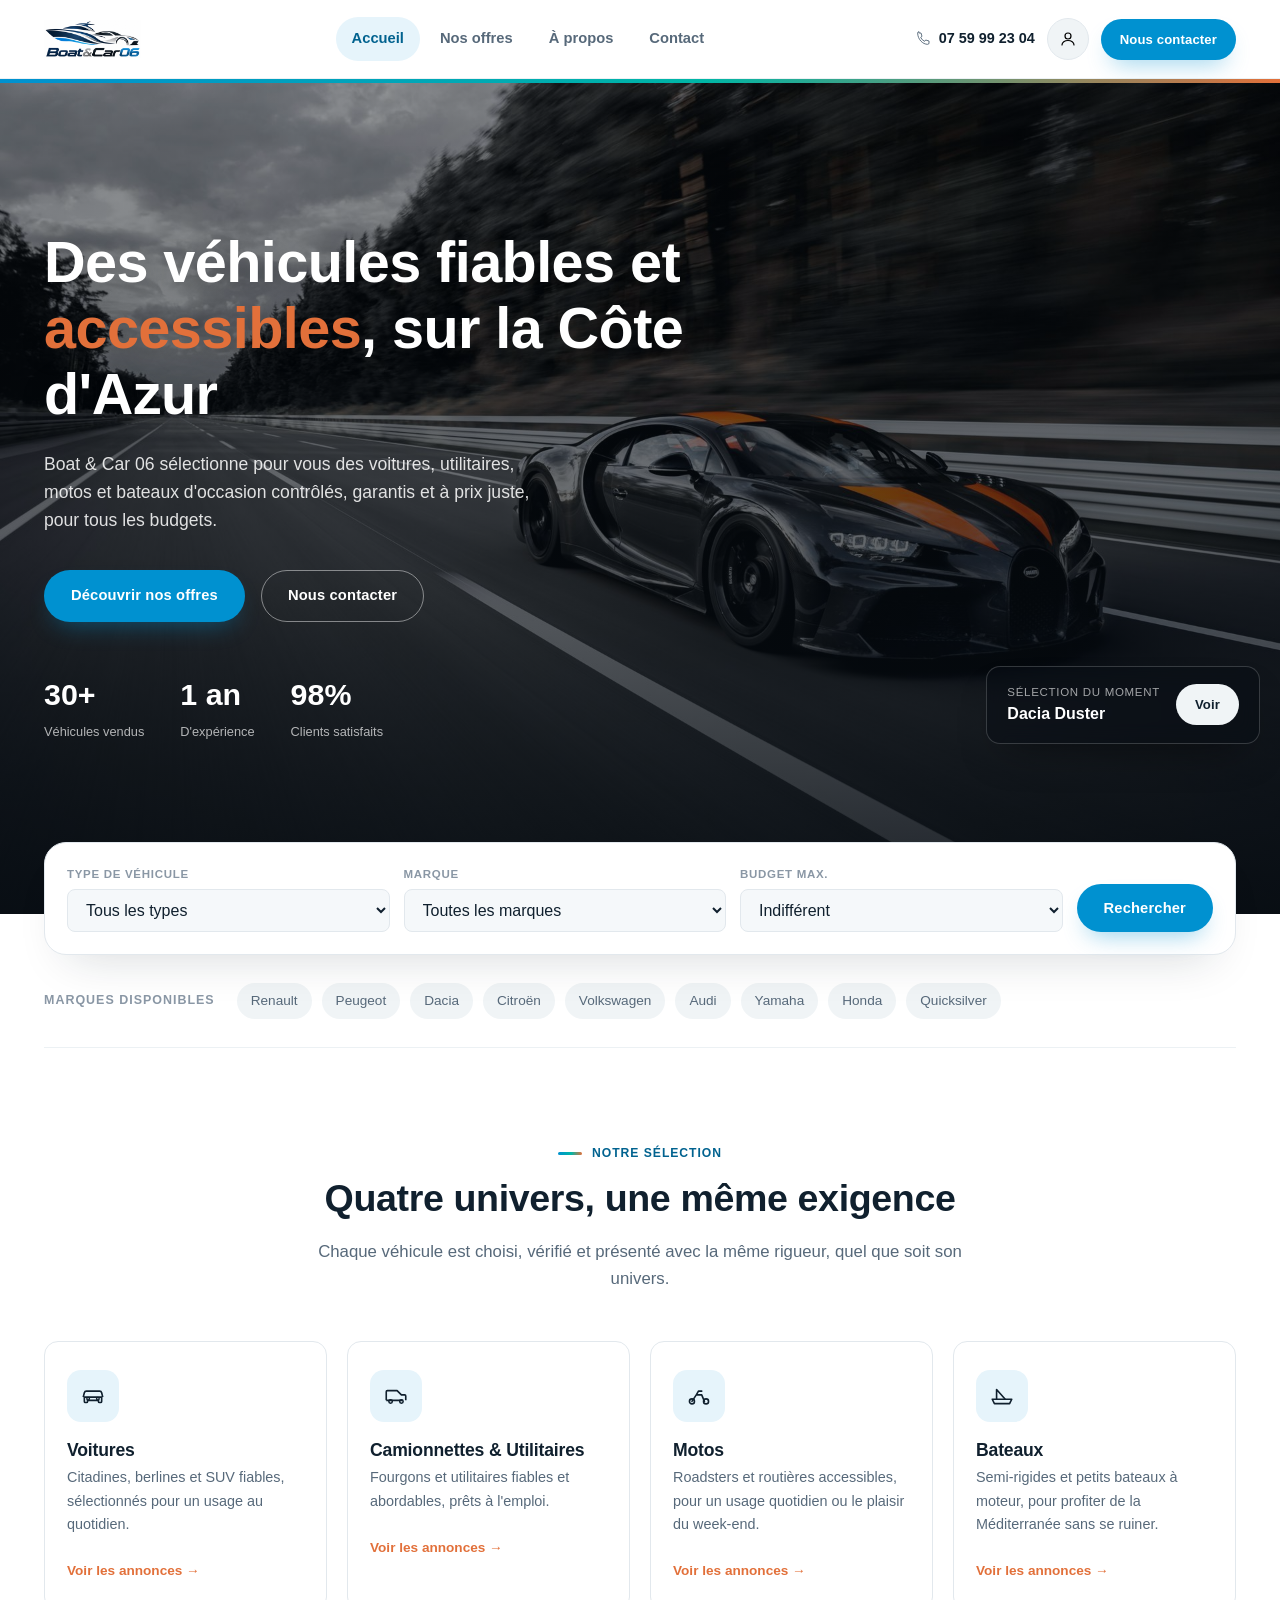
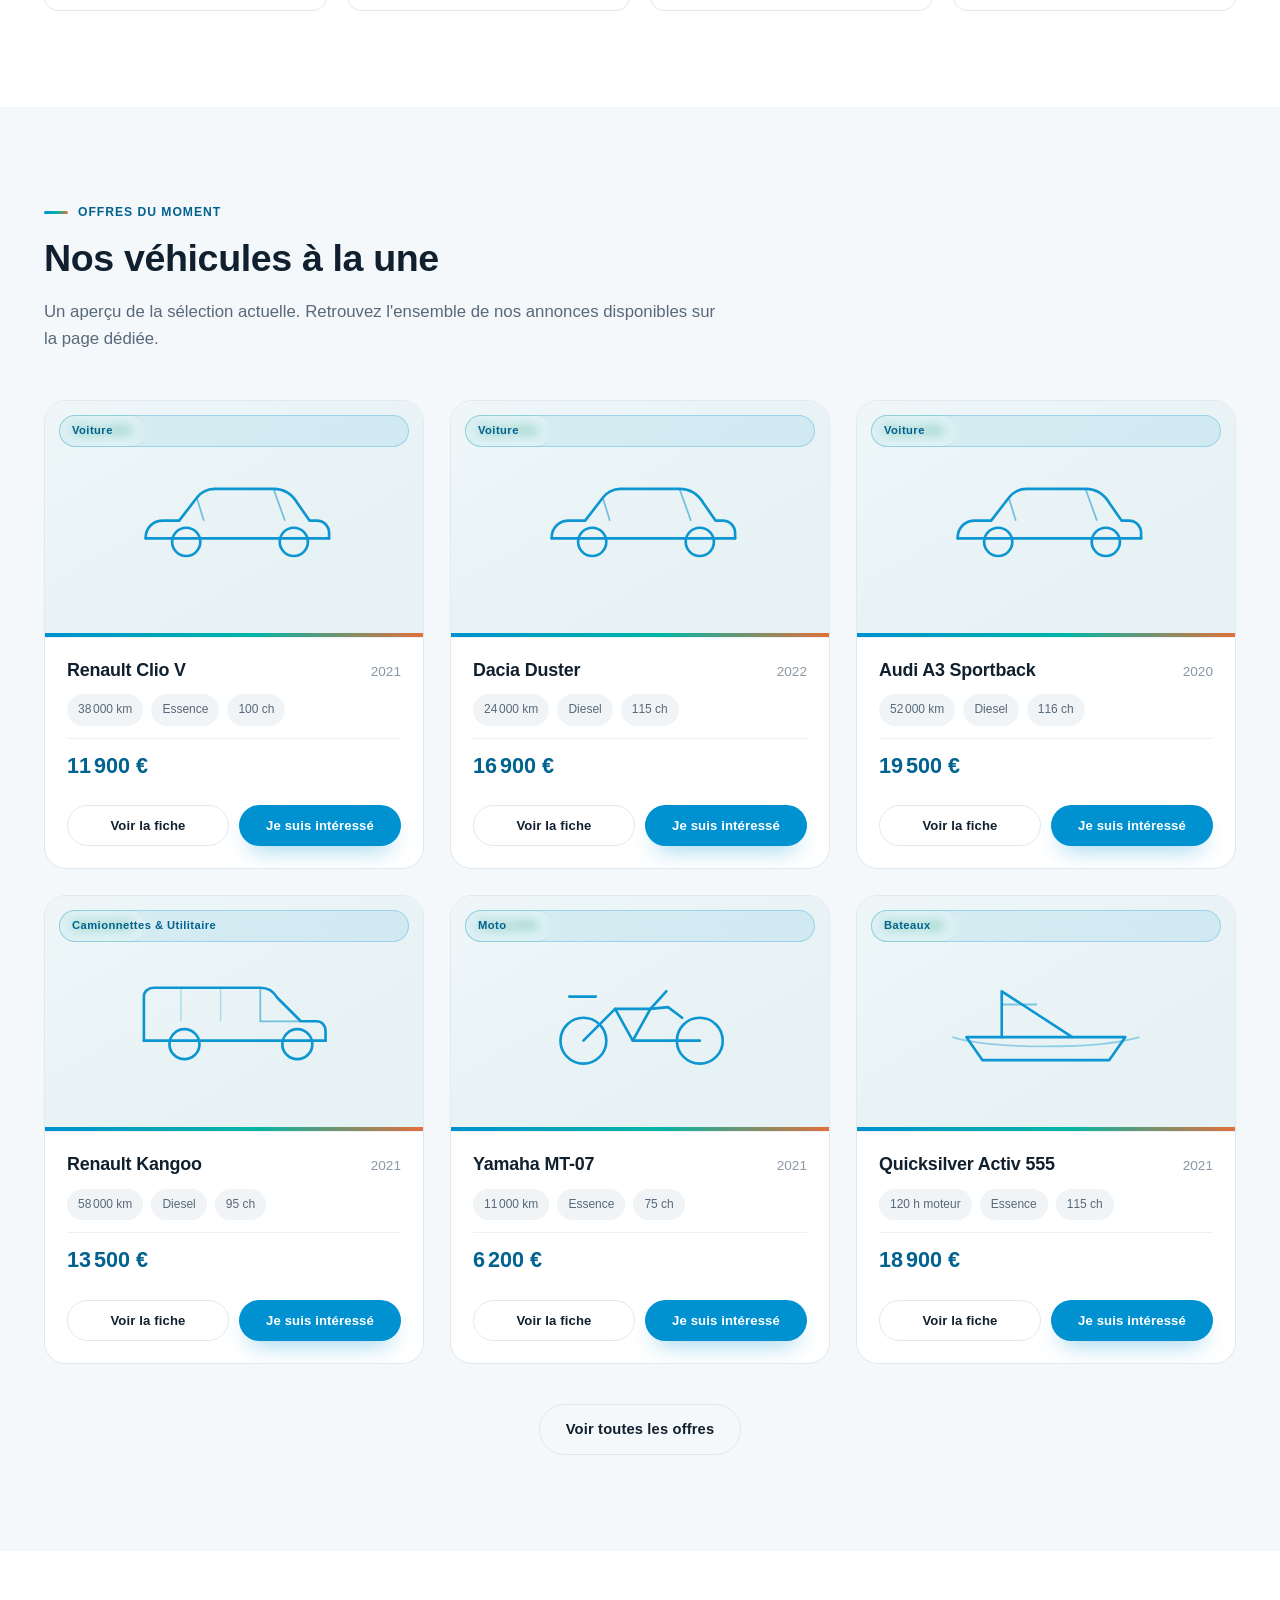
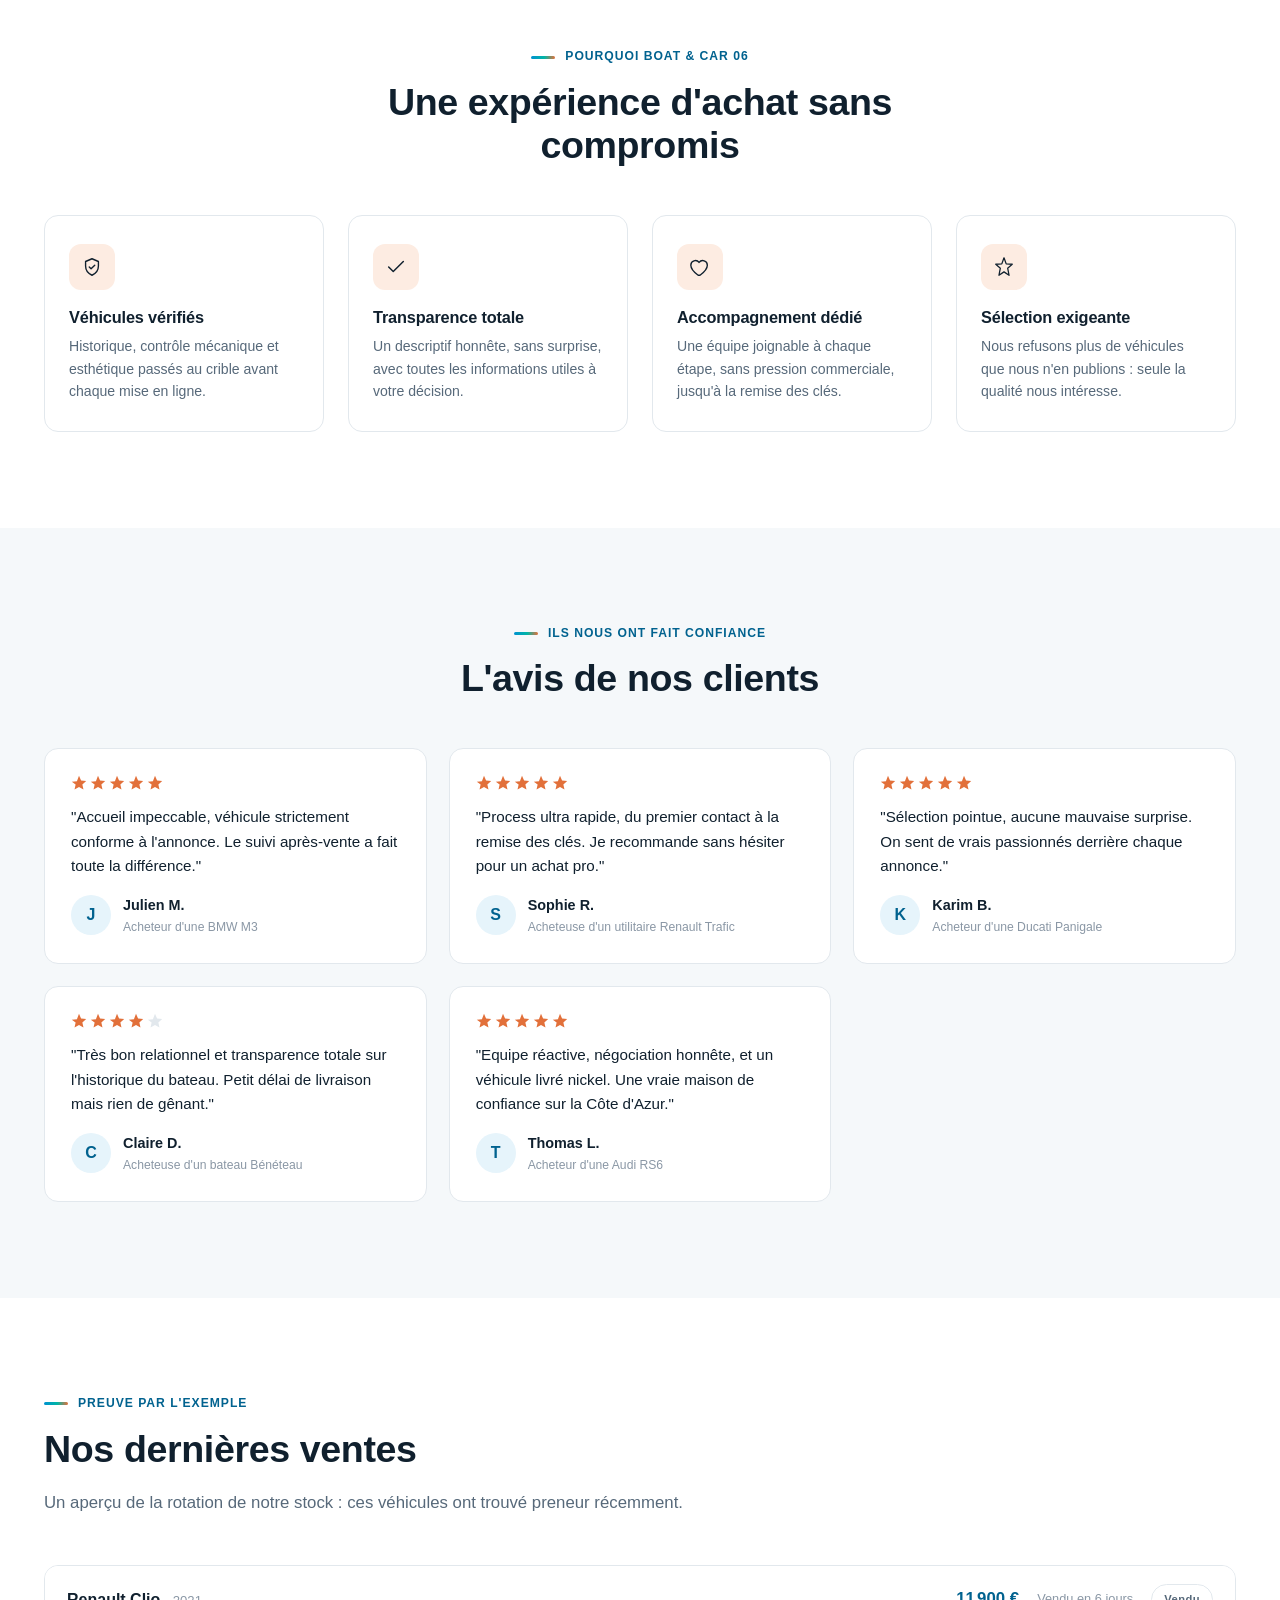
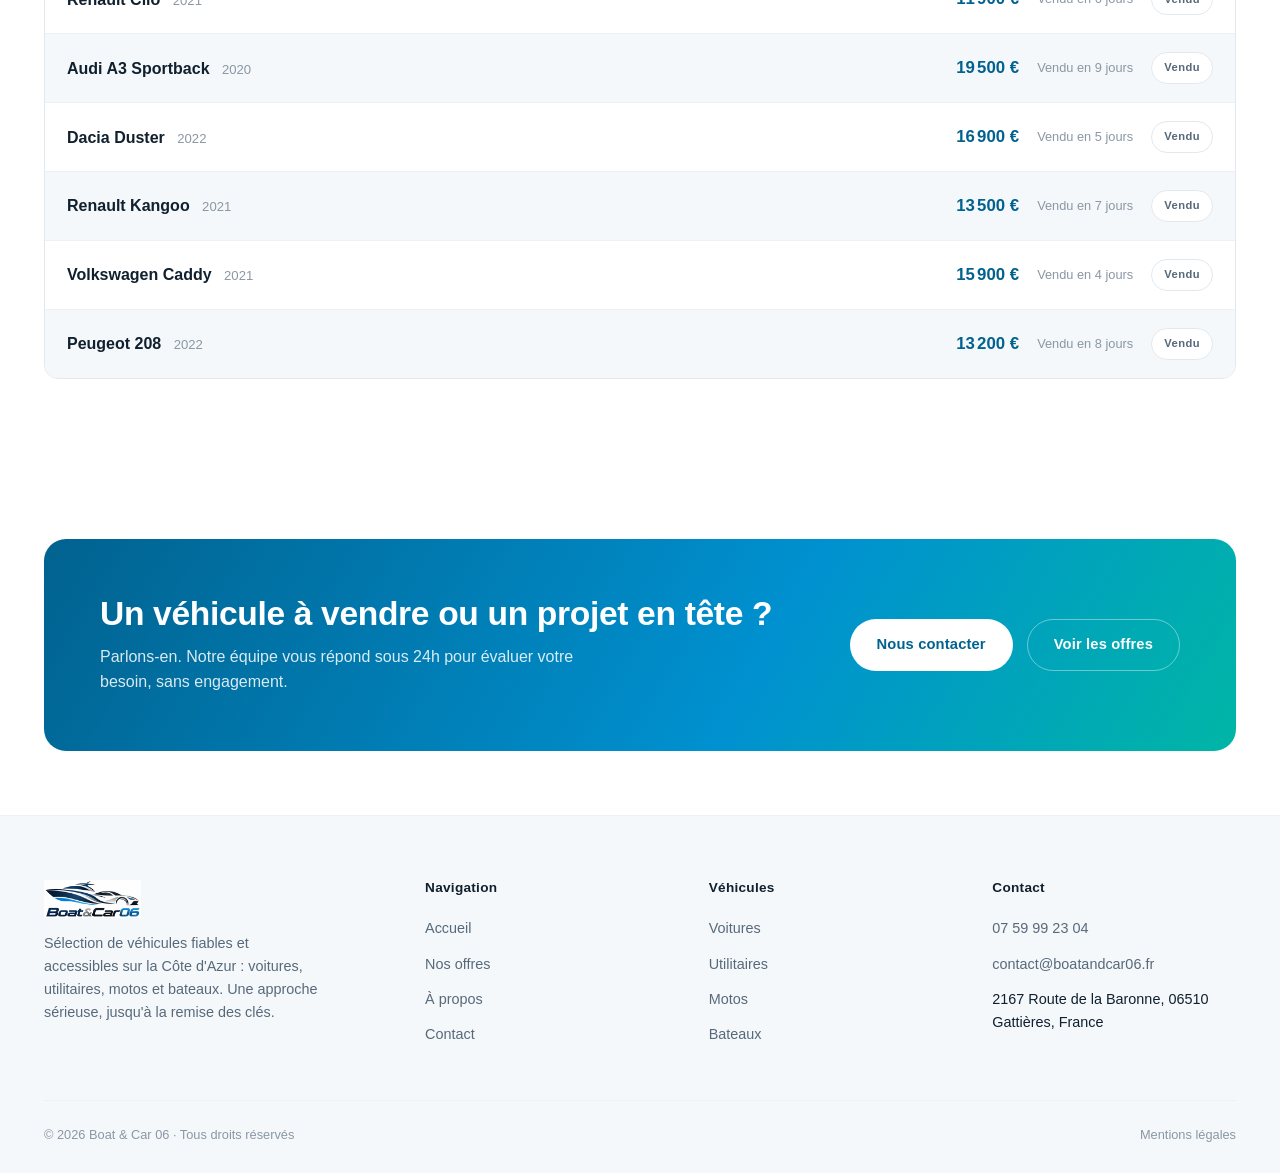
==== commit 9649f359: "Repositionnement catalogue accessible + suppression contenu luxe Remplace le catalogue d'annonces pa" ====
--- a/index.html
+++ b/index.html
@@ -4,8 +4,8 @@
 <meta charset="utf-8">
 <meta name="viewport" content="width=device-width, initial-scale=1">
 <meta http-equiv="Content-Security-Policy" content="default-src 'self'; script-src 'self' 'unsafe-inline'; style-src 'self' 'unsafe-inline' https://fonts.googleapis.com; img-src 'self' data:; font-src 'self' data: https://fonts.gstatic.com; connect-src 'self' https:; frame-src https://www.google.com; object-src 'none'; base-uri 'self'; form-action 'self';">
-<title>Boat & Car 06 · Véhicules d'exception sur la Côte d'Azur</title>
-<meta name="description" content="Boat & Car 06 : sélection de voitures, utilitaires, motos et bateaux d'exception sur la Côte d'Azur. Consultez nos offres et manifestez votre intérêt en quelques clics.">
+<title>Boat & Car 06 · Véhicules d'occasion accessibles sur la Côte d'Azur</title>
+<meta name="description" content="Boat & Car 06 : voitures, utilitaires, motos et bateaux d'occasion fiables et accessibles sur la Côte d'Azur. Consultez nos offres et manifestez votre intérêt en quelques clics.">
 <link rel="icon" href="logo-icon.png" type="image/png">
 <link rel="stylesheet" href="style.css">
 </head>
@@ -51,8 +51,8 @@
   <span class="hero__stripe"></span>
   <div class="container">
     <div class="hero__content">
-      <h1>L'excellence automobile, <span class="accent">nautique</span> &amp; moto sur la Côte d'Azur</h1>
-      <p class="hero__lead">Boat & Car 06 sélectionne pour vous des véhicules d'exception (voitures, utilitaires, motos et bateaux), contrôlés, garantis et prêts à changer de main.</p>
+      <h1>Des véhicules fiables et <span class="accent">accessibles</span>, sur la Côte d'Azur</h1>
+      <p class="hero__lead">Boat & Car 06 sélectionne pour vous des voitures, utilitaires, motos et bateaux d'occasion contrôlés, garantis et à prix juste, pour tous les budgets.</p>
       <div class="hero__ctas">
         <a href="offres.html" class="btn btn--primary">Découvrir nos offres</a>
         <a href="contact.html" class="btn btn--outline">Nous contacter</a>
@@ -64,7 +64,7 @@
       </div>
     </div>
     <div class="hero__badge">
-      <div><small>Sélection du moment</small><strong>BMW M3 Competition</strong></div>
+      <div><small>Sélection du moment</small><strong>Dacia Duster</strong></div>
       <a href="offres.html" class="btn btn--ghost btn--sm">Voir</a>
     </div>
   </div>
@@ -105,15 +105,15 @@
   <div class="brand-strip">
     <span class="label">Marques disponibles</span>
     <div class="brands">
-      <a href="offres.html?marque=BMW">BMW</a>
-      <a href="offres.html?marque=Audi">Audi</a>
-      <a href="offres.html?marque=Mercedes-Benz">Mercedes-Benz</a>
-      <a href="offres.html?marque=Porsche">Porsche</a>
       <a href="offres.html?marque=Renault">Renault</a>
       <a href="offres.html?marque=Peugeot">Peugeot</a>
-      <a href="offres.html?marque=Ford">Ford</a>
-      <a href="offres.html?marque=Ducati">Ducati</a>
-      <a href="offres.html?marque=B%C3%A9n%C3%A9teau">Bénéteau</a>
+      <a href="offres.html?marque=Dacia">Dacia</a>
+      <a href="offres.html?marque=Citro%C3%ABn">Citroën</a>
+      <a href="offres.html?marque=Volkswagen">Volkswagen</a>
+      <a href="offres.html?marque=Audi">Audi</a>
+      <a href="offres.html?marque=Yamaha">Yamaha</a>
+      <a href="offres.html?marque=Honda">Honda</a>
+      <a href="offres.html?marque=Quicksilver">Quicksilver</a>
     </div>
   </div>
 </div>
@@ -130,25 +130,25 @@
       <a class="cat-card" href="offres.html?type=voiture">
         <div class="icon"><svg viewBox="0 0 24 24" fill="none"><path d="M3 13l1-4a2 2 0 0 1 2-1.5h12A2 2 0 0 1 20 9l1 4M4 13h16v4a1 1 0 0 1-1 1h-1a1 1 0 0 1-1-1v-1H7v1a1 1 0 0 1-1 1H5a1 1 0 0 1-1-1z" stroke="currentColor" stroke-width="1.5"/><circle cx="7.5" cy="14.5" r="1.2" stroke="currentColor" stroke-width="1.3"/><circle cx="16.5" cy="14.5" r="1.2" stroke="currentColor" stroke-width="1.3"/></svg></div>
         <h3>Voitures</h3>
-        <p>Sportives, berlines et SUV premium sélectionnés avec exigence.</p>
+        <p>Citadines, berlines et SUV fiables, sélectionnés pour un usage au quotidien.</p>
         <span class="cat-link">Voir les annonces →</span>
       </a>
       <a class="cat-card" href="offres.html?type=utilitaire">
         <div class="icon"><svg viewBox="0 0 24 24" fill="none"><path d="M3 16V8a1 1 0 0 1 1-1h9l4 4h3a1 1 0 0 1 1 1v4" stroke="currentColor" stroke-width="1.5" stroke-linejoin="round"/><path d="M3 16h15" stroke="currentColor" stroke-width="1.5"/><circle cx="7" cy="17" r="1.6" stroke="currentColor" stroke-width="1.4"/><circle cx="17" cy="17" r="1.6" stroke="currentColor" stroke-width="1.4"/></svg></div>
         <h3>Camionnettes & Utilitaires</h3>
-        <p>Fourgons et utilitaires professionnels prêts à l'emploi.</p>
+        <p>Fourgons et utilitaires fiables et abordables, prêts à l'emploi.</p>
         <span class="cat-link">Voir les annonces →</span>
       </a>
       <a class="cat-card" href="offres.html?type=moto">
         <div class="icon"><svg viewBox="0 0 24 24" fill="none"><circle cx="5.5" cy="17" r="2.3" stroke="currentColor" stroke-width="1.5"/><circle cx="18.5" cy="17" r="2.3" stroke="currentColor" stroke-width="1.5"/><path d="M5.5 17l4-6h5l2.5 6M9.5 11l2-3.5h3" stroke="currentColor" stroke-width="1.5" stroke-linecap="round" stroke-linejoin="round"/></svg></div>
         <h3>Motos</h3>
-        <p>Roadsters, sportives et customs pour tous les passionnés.</p>
+        <p>Roadsters et routières accessibles, pour un usage quotidien ou le plaisir du week-end.</p>
         <span class="cat-link">Voir les annonces →</span>
       </a>
       <a class="cat-card" href="offres.html?type=bateau">
         <div class="icon"><svg viewBox="0 0 24 24" fill="none"><path d="M3 15h18l-2 4H5z" stroke="currentColor" stroke-width="1.5" stroke-linejoin="round"/><path d="M7 15V6l8 9" stroke="currentColor" stroke-width="1.5" stroke-linejoin="round"/></svg></div>
         <h3>Bateaux</h3>
-        <p>Semi-rigides et bateaux à moteur pour la plaisance en Méditerranée.</p>
+        <p>Semi-rigides et petits bateaux à moteur, pour profiter de la Méditerranée sans se ruiner.</p>
         <span class="cat-link">Voir les annonces →</span>
       </a>
     </div>
@@ -248,7 +248,7 @@
         <a href="index.html" class="brand" style="margin-bottom:14px;">
           <img src="logo-lockup.png" alt="Boat & Car 06" class="brand__logo">
         </a>
-        <p>Sélection de véhicules d'exception sur la Côte d'Azur : voitures, utilitaires, motos et bateaux. Une approche exigeante, jusqu'à la remise des clés.</p>
+        <p>Sélection de véhicules fiables et accessibles sur la Côte d'Azur : voitures, utilitaires, motos et bateaux. Une approche sérieuse, jusqu'à la remise des clés.</p>
       </div>
       <div class="footer-col">
         <h4>Navigation</h4>
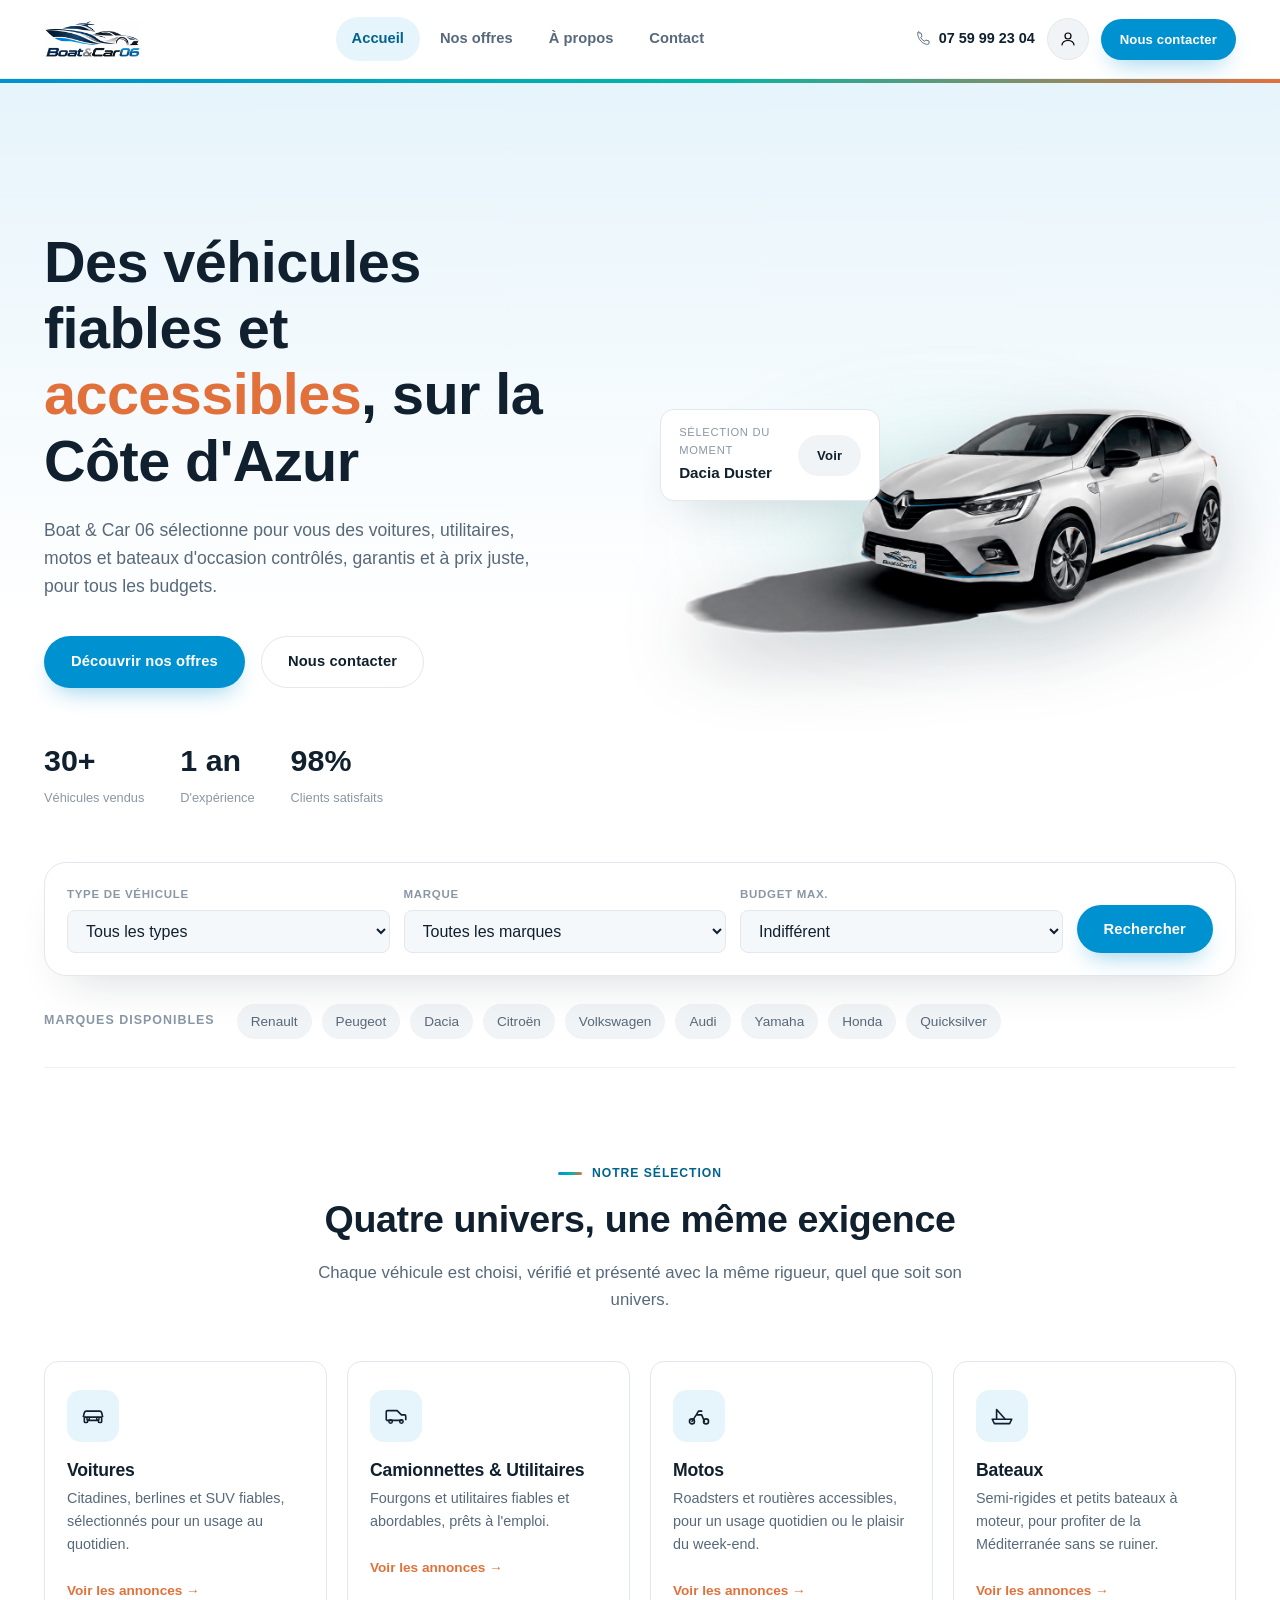
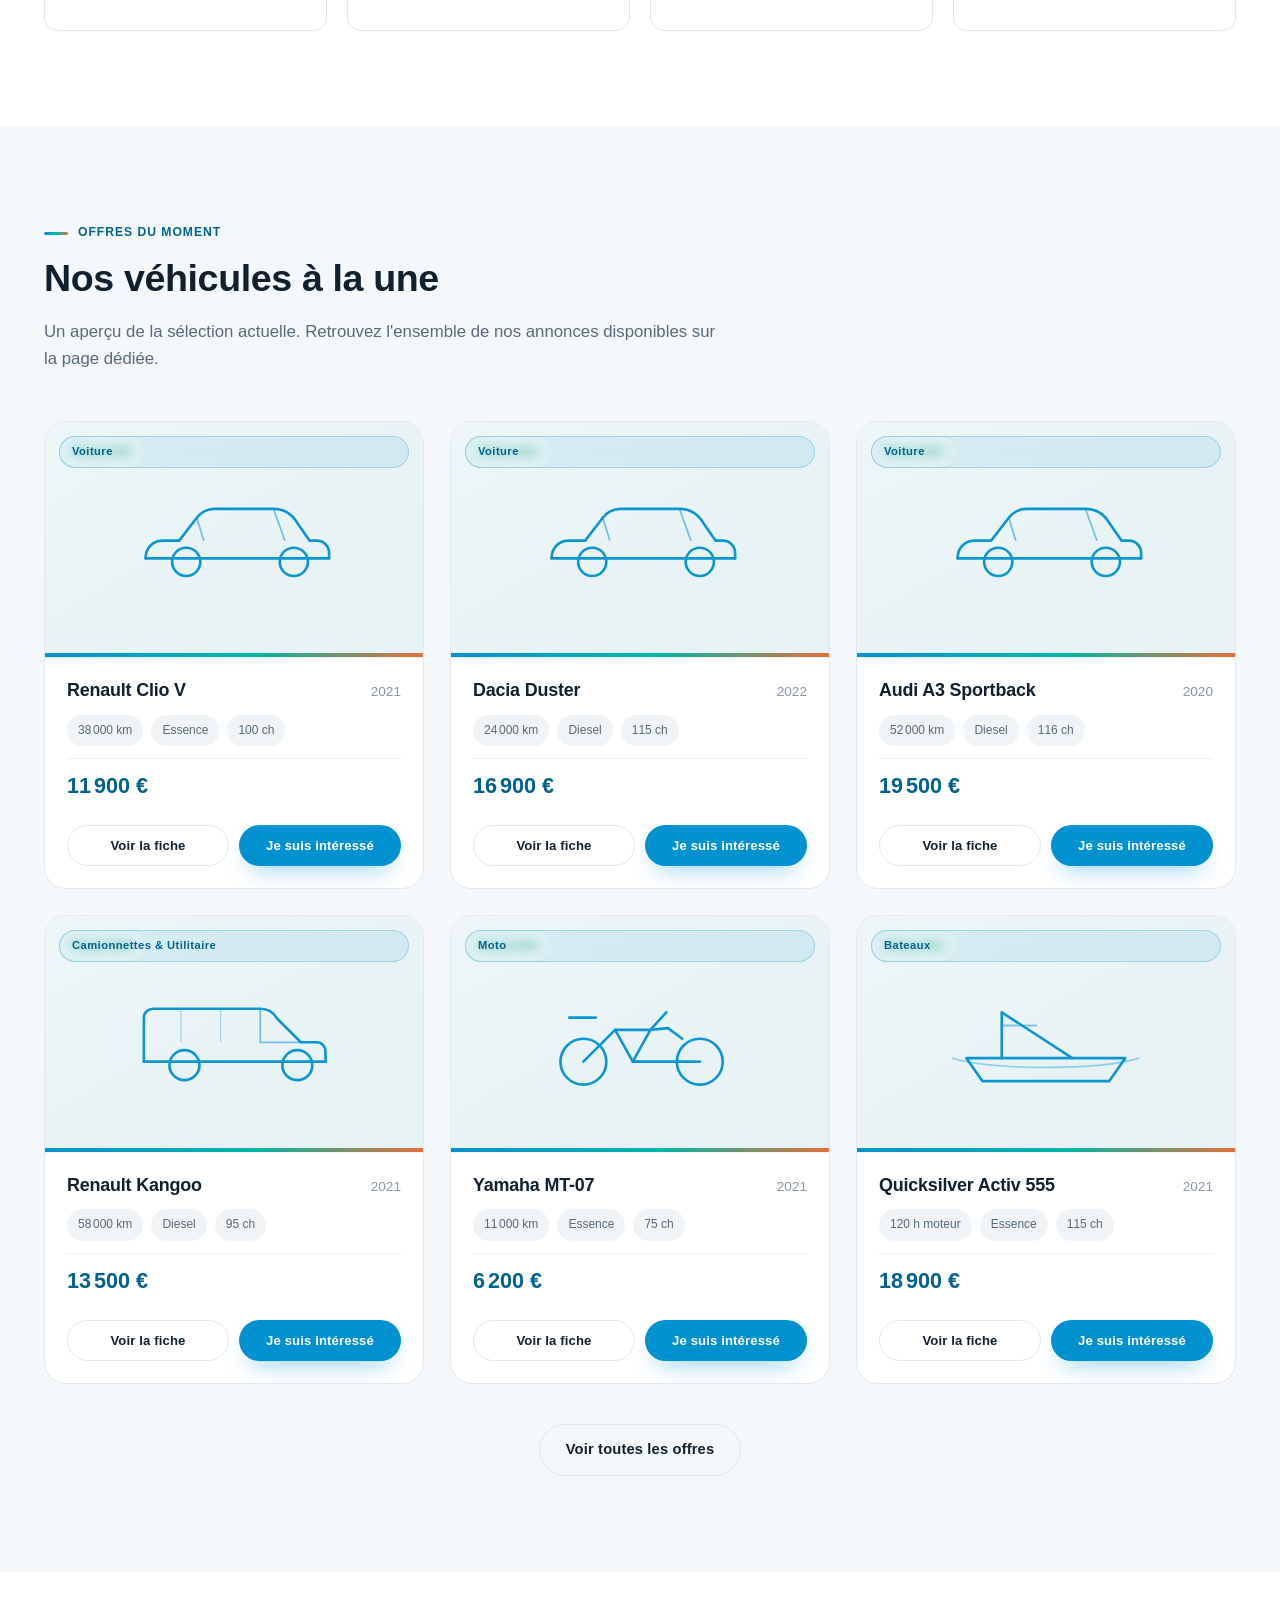
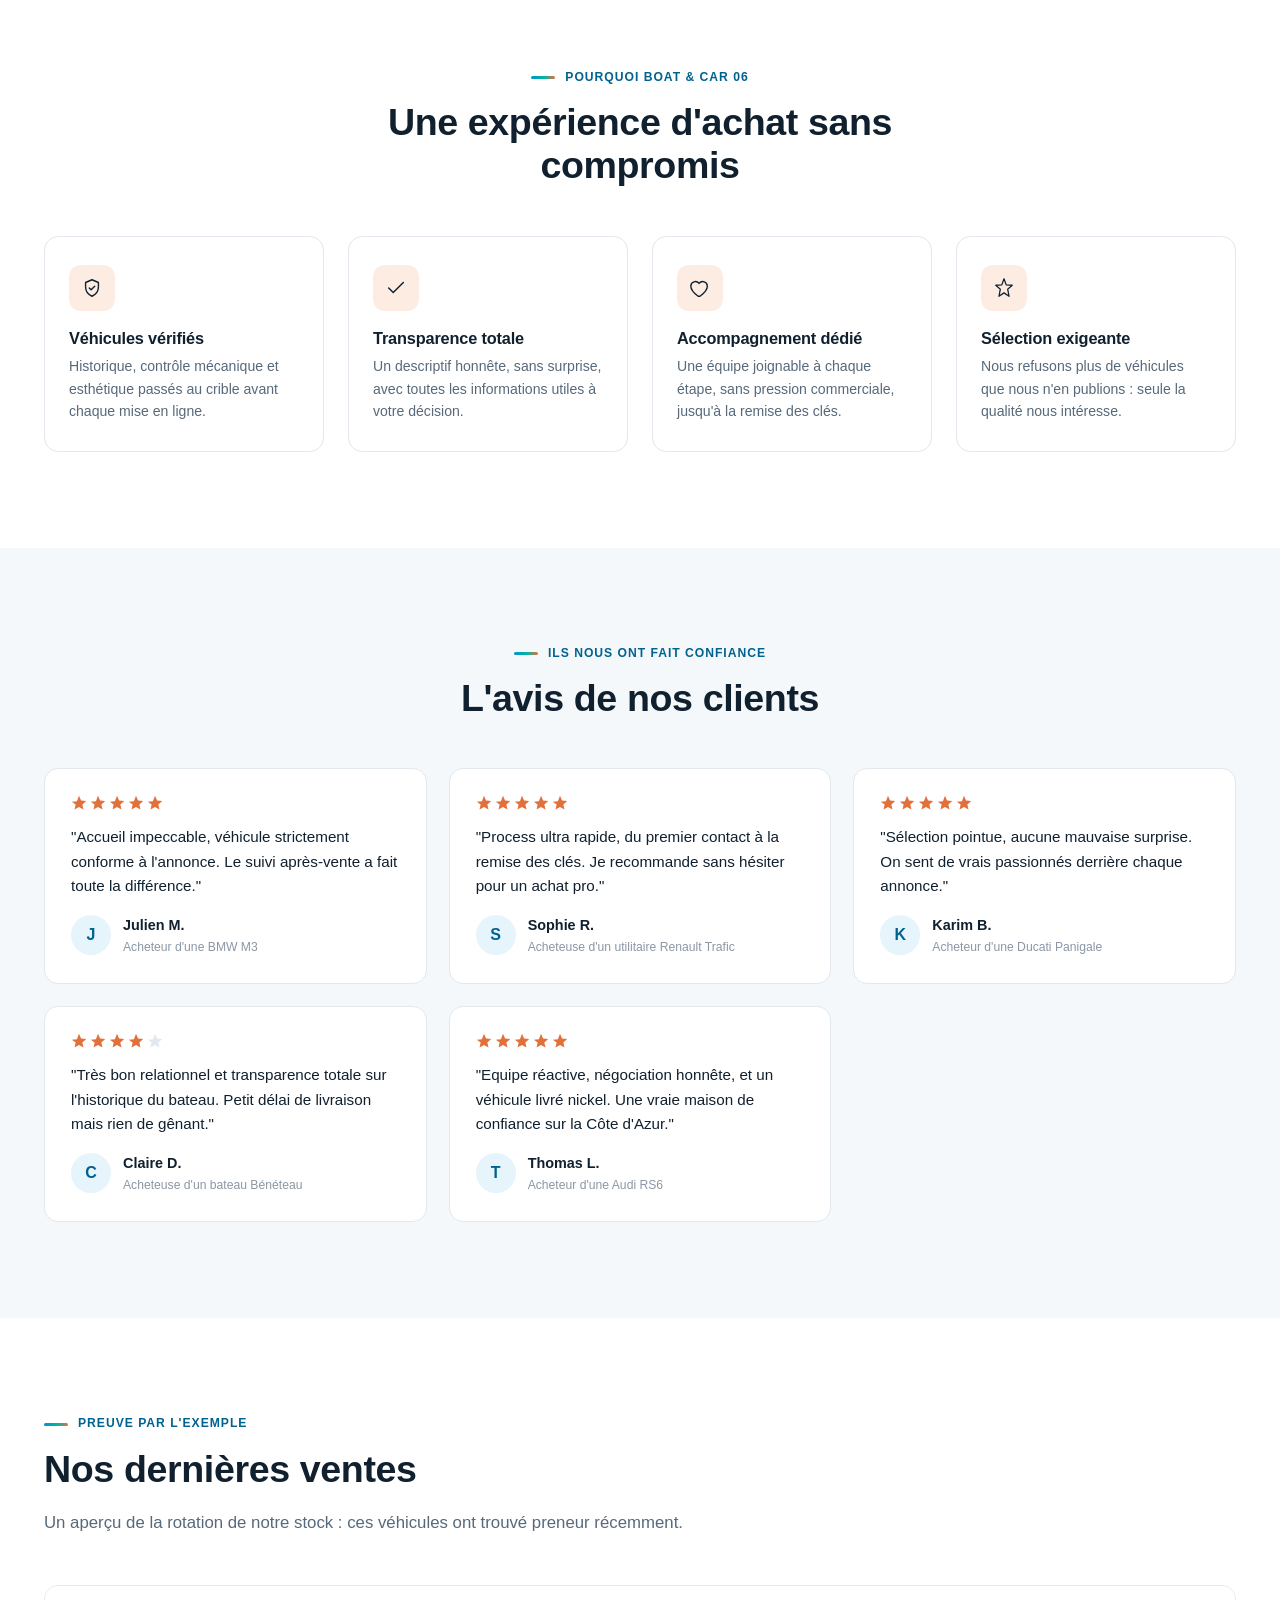
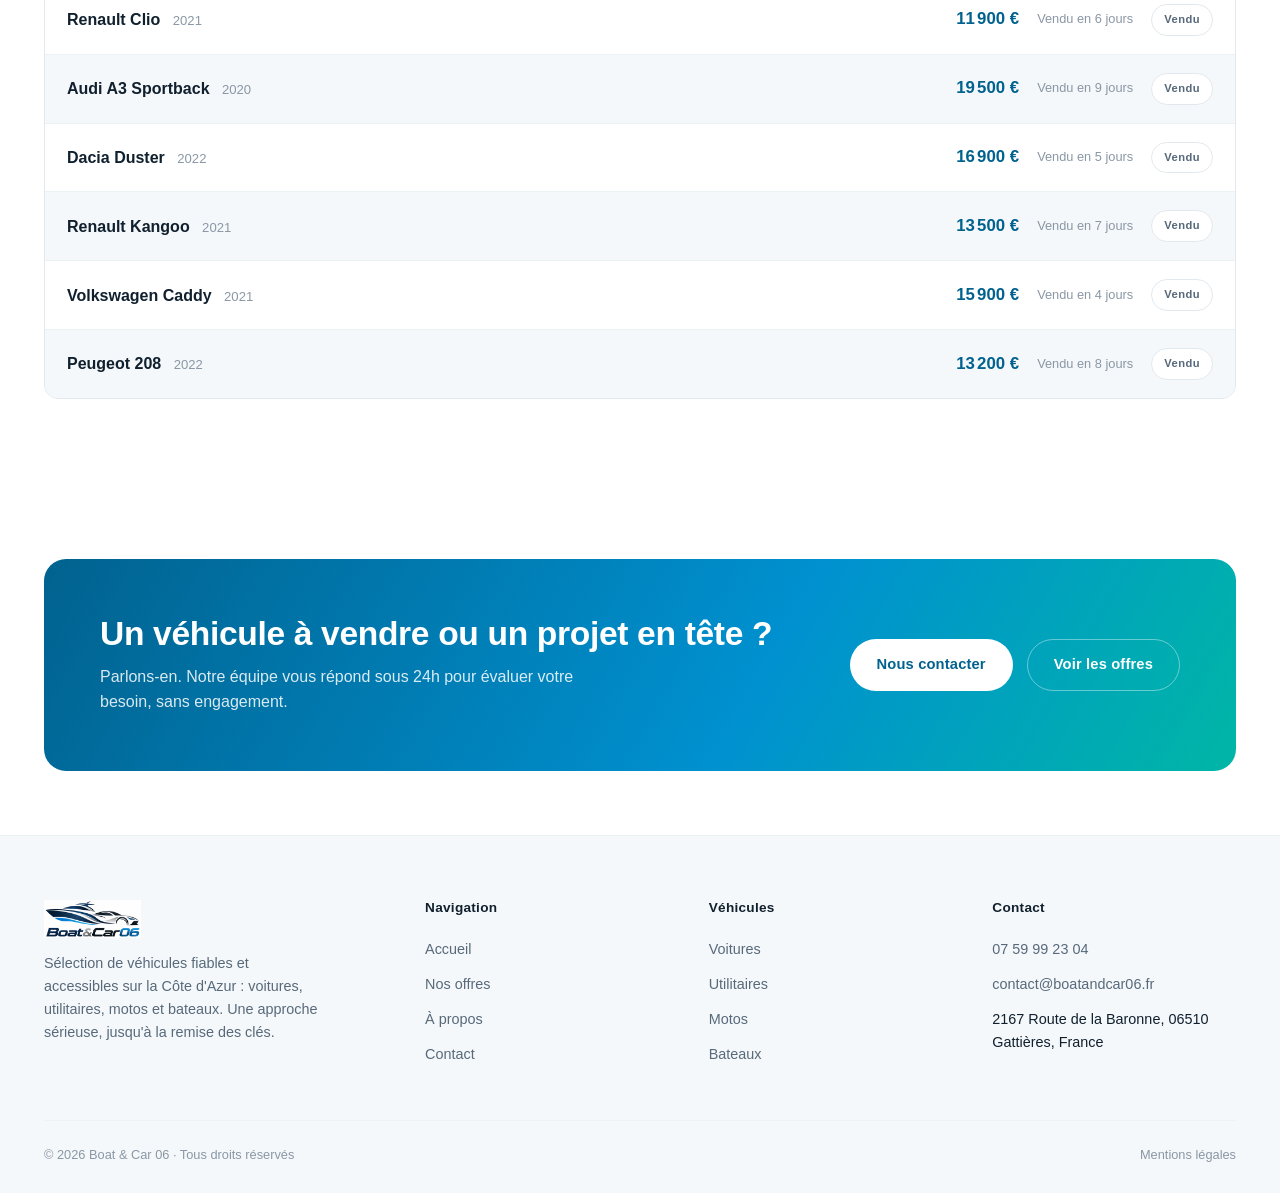
==== commit 67a243a6: "Nouvelle image hero Renault Clio + refonte accueil" ====
--- a/index.html
+++ b/index.html
@@ -49,7 +49,7 @@
 <!-- ========================= HERO / FUNNEL ENTRY ========================= -->
 <section class="hero">
   <span class="hero__stripe"></span>
-  <div class="container">
+  <div class="container hero__grid">
     <div class="hero__content">
       <h1>Des véhicules fiables et <span class="accent">accessibles</span>, sur la Côte d'Azur</h1>
       <p class="hero__lead">Boat & Car 06 sélectionne pour vous des voitures, utilitaires, motos et bateaux d'occasion contrôlés, garantis et à prix juste, pour tous les budgets.</p>
@@ -63,9 +63,12 @@
         <div class="stat"><b data-count="98" data-suffix="%">0</b><span>Clients satisfaits</span></div>
       </div>
     </div>
-    <div class="hero__badge">
-      <div><small>Sélection du moment</small><strong>Dacia Duster</strong></div>
-      <a href="offres.html" class="btn btn--ghost btn--sm">Voir</a>
+    <div class="hero__visual">
+      <div class="hero__badge">
+        <div><small>Sélection du moment</small><strong>Dacia Duster</strong></div>
+        <a href="offres.html" class="btn btn--ghost btn--sm">Voir</a>
+      </div>
+      <img class="hero__car" src="hero-clio.png" width="1305" height="545" alt="Renault Clio blanche proposée par Boat & Car 06" loading="eager">
     </div>
   </div>
 </section>
--- a/style.css
+++ b/style.css
@@ -212,61 +212,69 @@
 /* -------------------------------------------------------------------- */
 .hero{
   position:relative; overflow:hidden;
-  padding: 150px 0 170px;
-  background:
-    linear-gradient(180deg, rgba(6,12,18,.42) 0%, rgba(6,12,18,.62) 55%, rgba(6,12,18,.9) 100%),
-    url('hero-bugatti.jpg') center 42% / cover no-repeat;
-  color:#fff;
+  padding: 150px 0 108px;
+  background: linear-gradient(180deg, var(--azure-soft) 0%, #ffffff 65%);
+  color: var(--text);
 }
 .hero__stripe{
   position:absolute; top:0; left:0; right:0; height:4px; background: var(--stripe); z-index:2;
 }
 .hero .container{ position:relative; z-index:1; }
-.hero__content{ max-width:640px; }
+.hero__grid{ display:grid; grid-template-columns: 1.05fr 1fr; gap:32px; align-items:center; }
+.hero__content{ max-width:560px; }
 .hero__kicker{
   display:inline-flex; align-items:center; gap:10px;
   padding: 8px 16px; border-radius: 100px;
-  border:1px solid rgba(255,255,255,.28); background: rgba(255,255,255,.1); backdrop-filter: blur(6px);
+  border:1px solid var(--border); background: var(--surface);
   font-family: var(--font-display); font-weight:600; letter-spacing:.04em; text-transform:uppercase;
-  font-size:.72rem; color:#fff; margin-bottom:24px;
+  font-size:.72rem; color: var(--text-dim); margin-bottom:24px;
 }
 .hero__kicker .dot{ width:6px; height:6px; border-radius:50%; background: var(--success); box-shadow:0 0 0 3px rgba(31,157,99,.35); }
 
 .hero h1{
   font-size: clamp(2.2rem, 4.6vw, 3.6rem);
   margin-bottom: 22px;
-  color:#fff;
-  text-shadow: 0 4px 24px rgba(0,0,0,.25);
+  color: var(--text);
 }
 .hero h1 .accent{
   color: var(--terracotta);
 }
-.hero__lead{ font-size:1.1rem; max-width:520px; color: rgba(255,255,255,.86); margin-bottom:36px; }
+.hero__lead{ font-size:1.1rem; max-width:520px; color: var(--text-dim); margin-bottom:36px; }
 
 .hero__ctas{ display:flex; gap:16px; flex-wrap:wrap; margin-bottom:48px; }
-.hero .btn--outline{ border-color: rgba(255,255,255,.45); color:#fff; }
-.hero .btn--outline:hover{ border-color:#fff; color:#fff; background: rgba(255,255,255,.12); }
 
 .hero__stats{ display:flex; gap:36px; flex-wrap:wrap; }
 .stat b{
-  display:block; font-family: var(--font-display); font-size:1.9rem; font-weight:700; color:#fff;
-}
-.stat span{ font-size:.8rem; color: rgba(255,255,255,.68); }
+  display:block; font-family: var(--font-display); font-size:1.9rem; font-weight:700; color: var(--text);
+}
+.stat span{ font-size:.8rem; color: var(--text-faint); }
+
+.hero__visual{ position:relative; }
+.hero__visual::before{
+  content:'';
+  position:absolute; inset:-18% -12%;
+  background: radial-gradient(closest-side, var(--turquoise) 0%, transparent 72%);
+  opacity:.2; filter: blur(50px); z-index:0;
+}
+.hero__car{
+  position:relative; z-index:1; display:block; width:100%; height:auto;
+  filter: drop-shadow(0 28px 34px rgba(16,32,46,.2));
+}
 
 .hero__badge{
-  position:absolute; right:0; bottom:0; z-index:2; max-width:300px;
-  display:flex; align-items:center; gap:16px; justify-content:space-between;
-  background: rgba(8,14,20,.55); backdrop-filter: blur(10px); -webkit-backdrop-filter: blur(10px);
-  border:1px solid rgba(255,255,255,.18); border-radius: var(--radius);
-  padding:16px 20px; box-shadow: 0 20px 40px -20px rgba(0,0,0,.5);
-}
-.hero__badge div small{ display:block; color: rgba(255,255,255,.62); font-size:.72rem; text-transform:uppercase; letter-spacing:.06em; }
-.hero__badge div strong{ font-family: var(--font-display); font-size:1rem; color:#fff; }
+  position:absolute; left:-10px; top:8px; z-index:2; max-width:220px;
+  display:flex; align-items:center; gap:14px; justify-content:space-between;
+  background: var(--surface);
+  border:1px solid var(--border); border-radius: var(--radius);
+  padding:14px 18px; box-shadow: var(--shadow);
+}
+.hero__badge div small{ display:block; color: var(--text-faint); font-size:.7rem; text-transform:uppercase; letter-spacing:.06em; }
+.hero__badge div strong{ font-family: var(--font-display); font-size:.95rem; color: var(--text); }
 
 /* Hero quick-search bar (inspiré des grands sites de revendeurs) */
 .hero-search{
   position:relative; z-index:2;
-  margin-top:-72px;
+  margin-top:-56px;
   background: var(--surface);
   border:1px solid var(--border);
   border-radius: var(--radius-lg);
@@ -632,8 +640,11 @@
 /* 21. Responsive                                                        */
 /* -------------------------------------------------------------------- */
 @media (max-width: 980px){
-  .hero{ padding:120px 0 220px; }
-  .hero__badge{ max-width:260px; }
+  .hero{ padding:120px 0 80px; }
+  .hero__grid{ grid-template-columns: 1fr; }
+  .hero__content{ max-width:none; }
+  .hero__visual{ order:-1; max-width:480px; margin:0 auto 12px; }
+  .hero__badge{ max-width:220px; }
   .hero-search{ grid-template-columns: 1fr 1fr; }
   .cat-grid{ grid-template-columns: repeat(2, 1fr); }
   .listing-grid{ grid-template-columns: repeat(2, 1fr); }
@@ -653,9 +664,10 @@
   .navbar__actions > a.btn{ display:none; }
   .nav-toggle{ display:flex; }
   .brand__logo{ height:32px; }
-  .hero{ padding:64px 0 56px; }
-  .hero__badge{ position:static; max-width:none; margin-top:32px; }
-  .hero-search{ grid-template-columns: 1fr; margin-top:-40px; }
+  .hero{ padding:48px 0 48px; }
+  .hero__visual{ margin:0 auto 24px; }
+  .hero__badge{ position:static; max-width:none; margin-top:14px; }
+  .hero-search{ grid-template-columns: 1fr; margin-top:-32px; }
   .sales-row{ grid-template-columns: 1fr; gap:6px; }
   .cat-grid{ grid-template-columns: 1fr; }
   .listing-grid{ grid-template-columns: 1fr; }
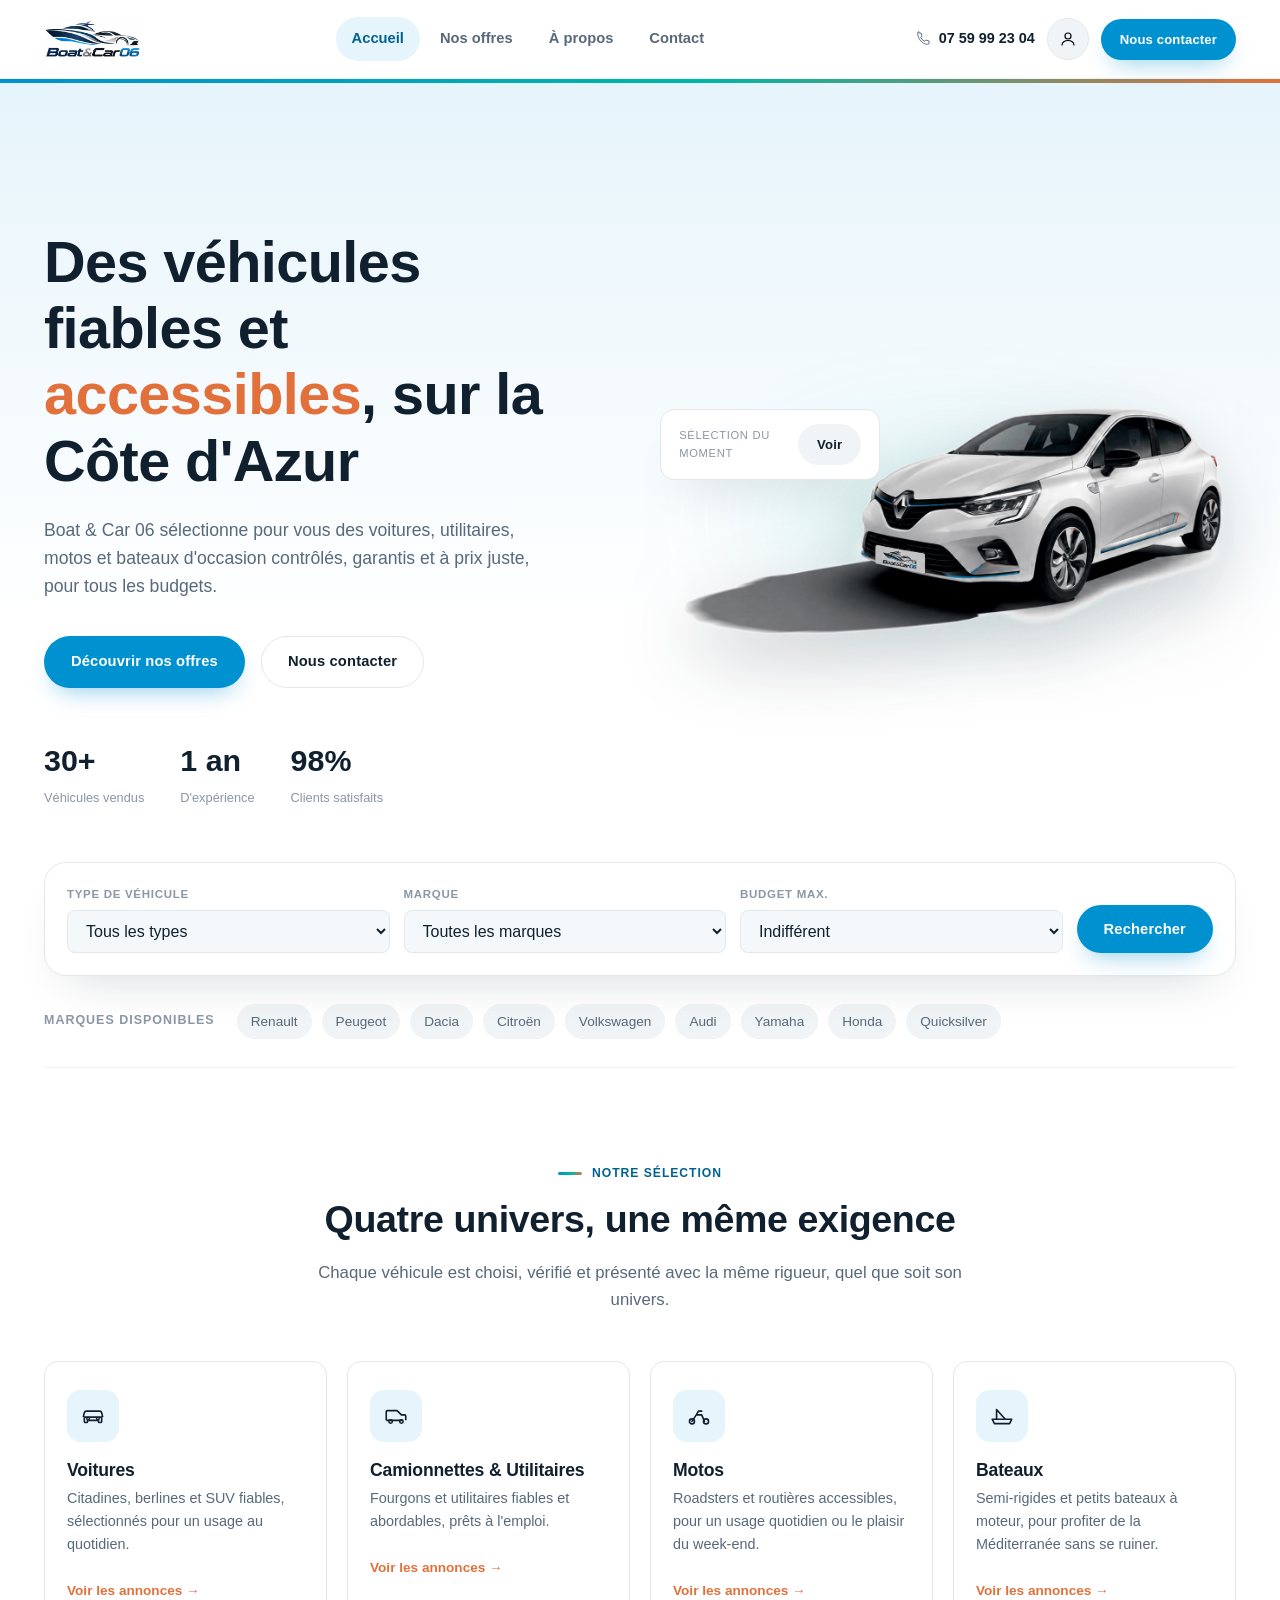
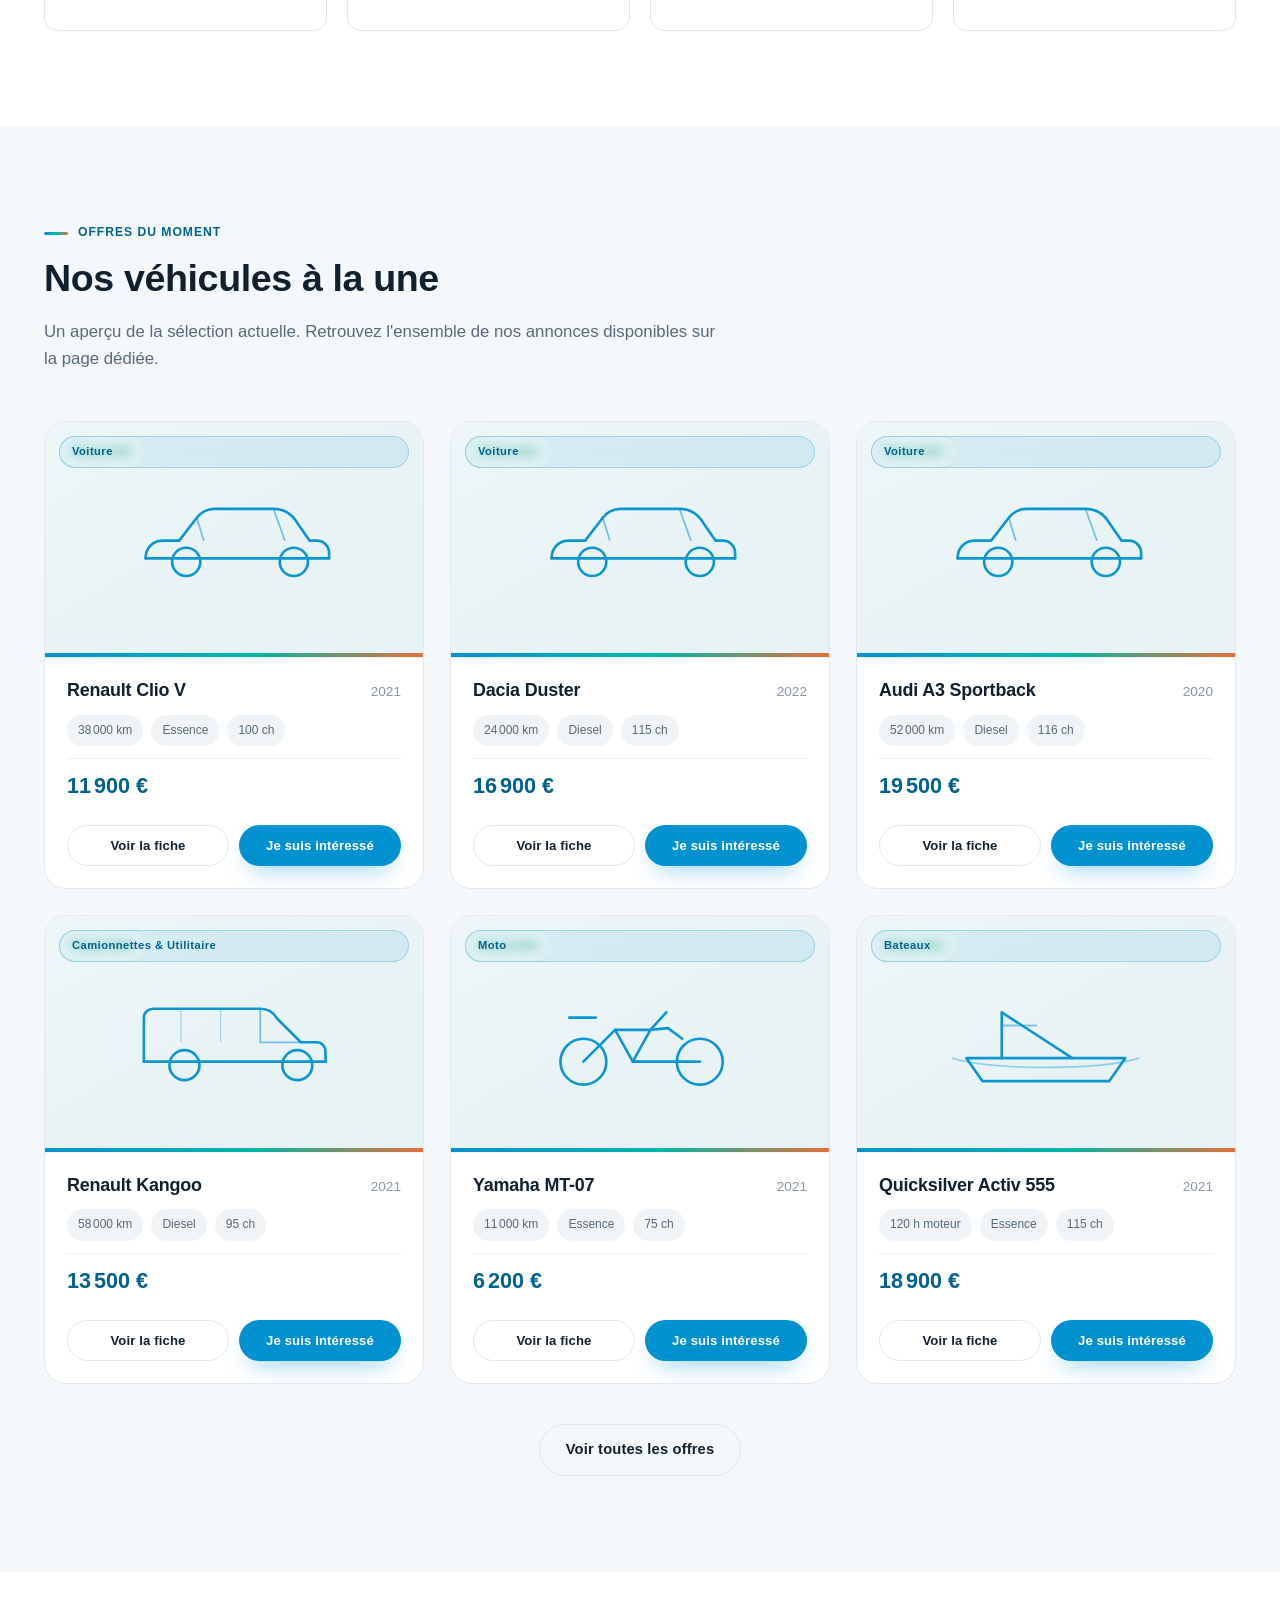
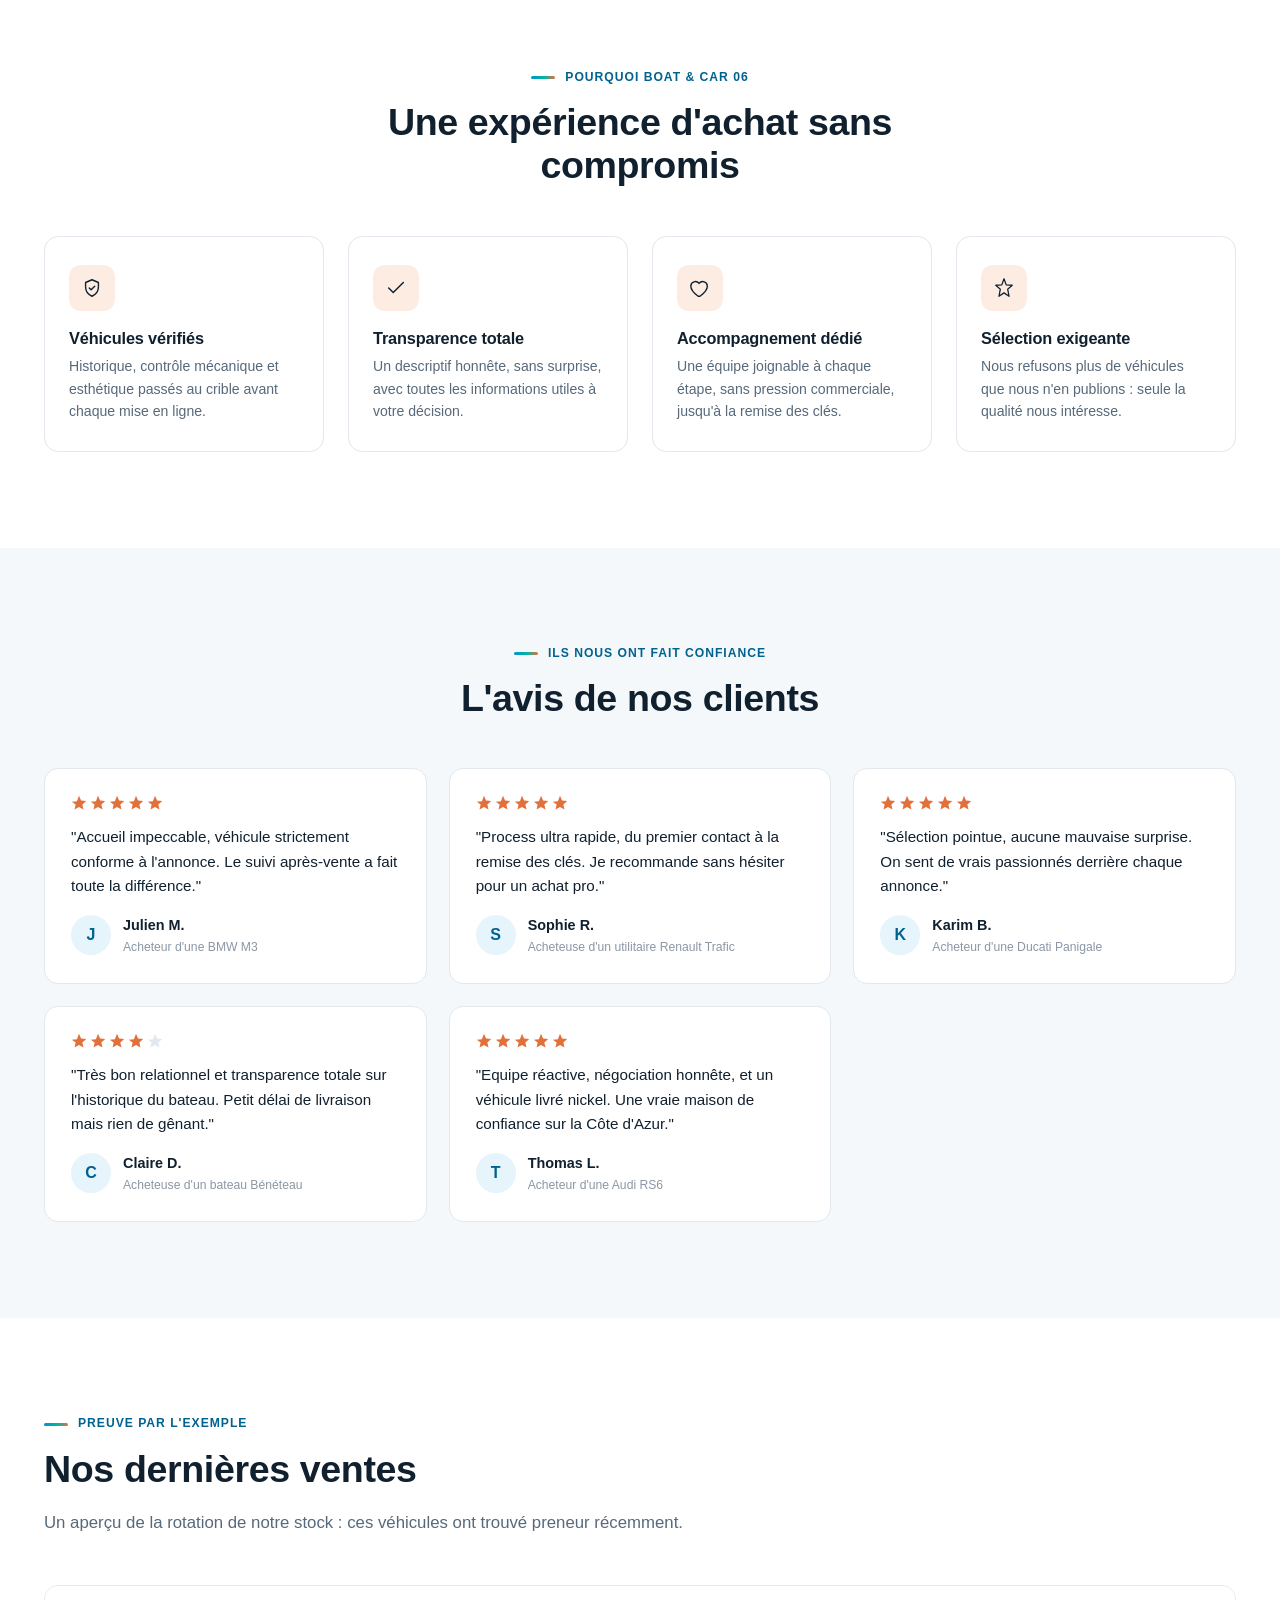
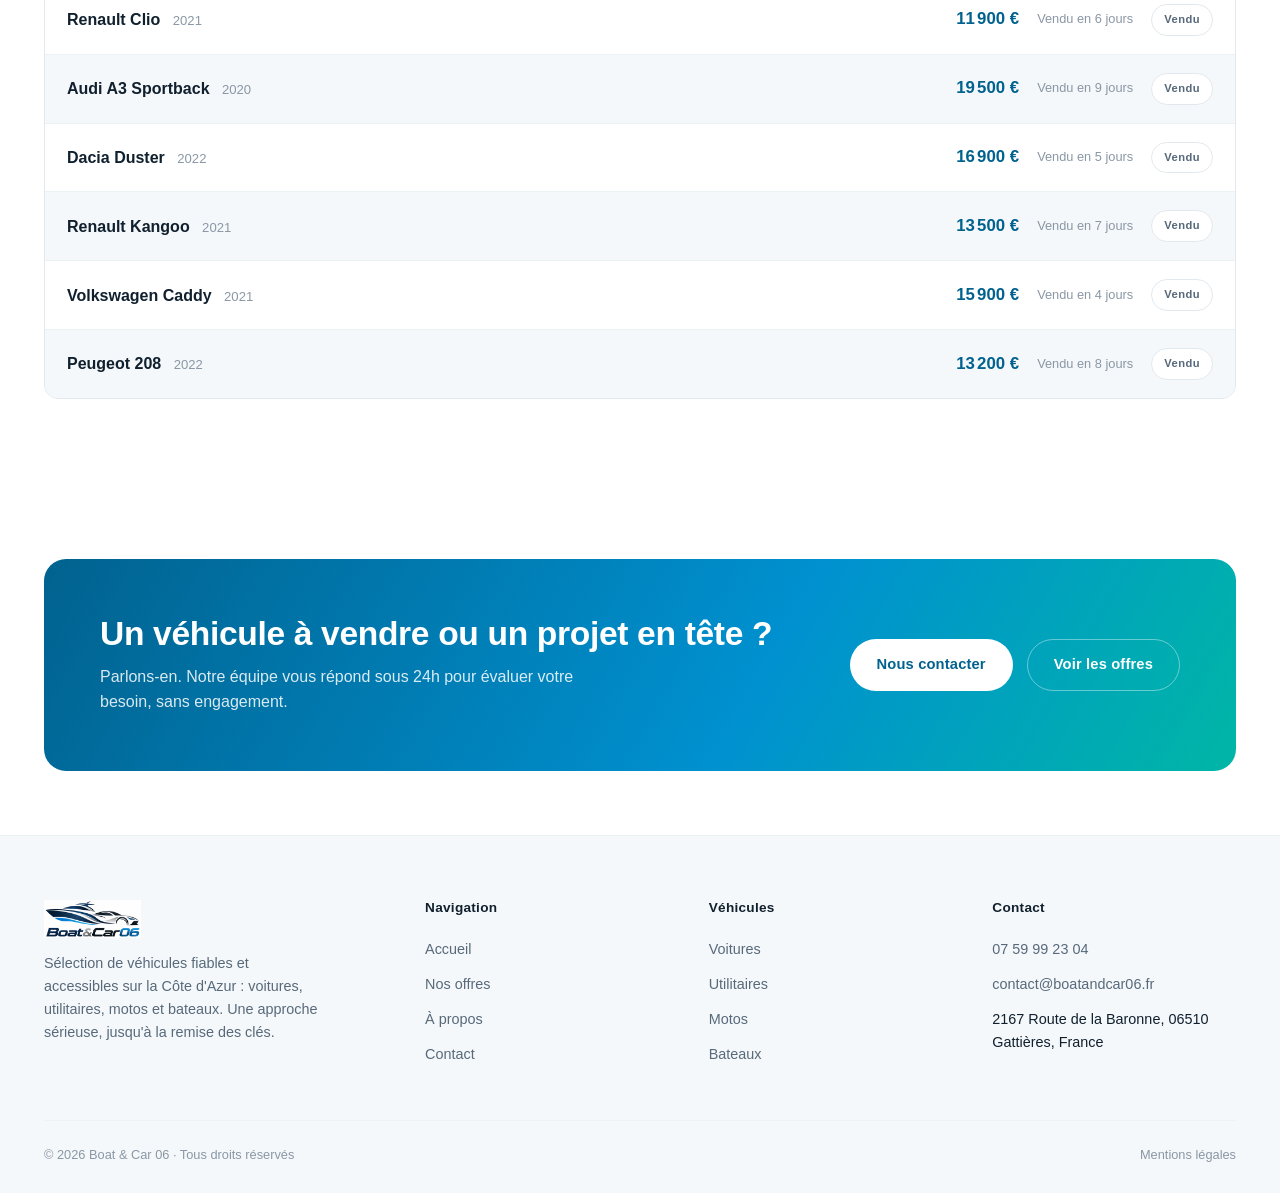
==== commit ee71a71d: "Badge hero simplifie + lien selection du moment" ====
--- a/index.html
+++ b/index.html
@@ -65,8 +65,8 @@
     </div>
     <div class="hero__visual">
       <div class="hero__badge">
-        <div><small>Sélection du moment</small><strong>Dacia Duster</strong></div>
-        <a href="offres.html" class="btn btn--ghost btn--sm">Voir</a>
+        <div><small>Sélection du moment</small></div>
+        <a href="offres.html?featured=1" class="btn btn--ghost btn--sm">Voir</a>
       </div>
       <img class="hero__car" src="hero-clio.png" width="1305" height="545" alt="Renault Clio blanche proposée par Boat & Car 06" loading="eager">
     </div>
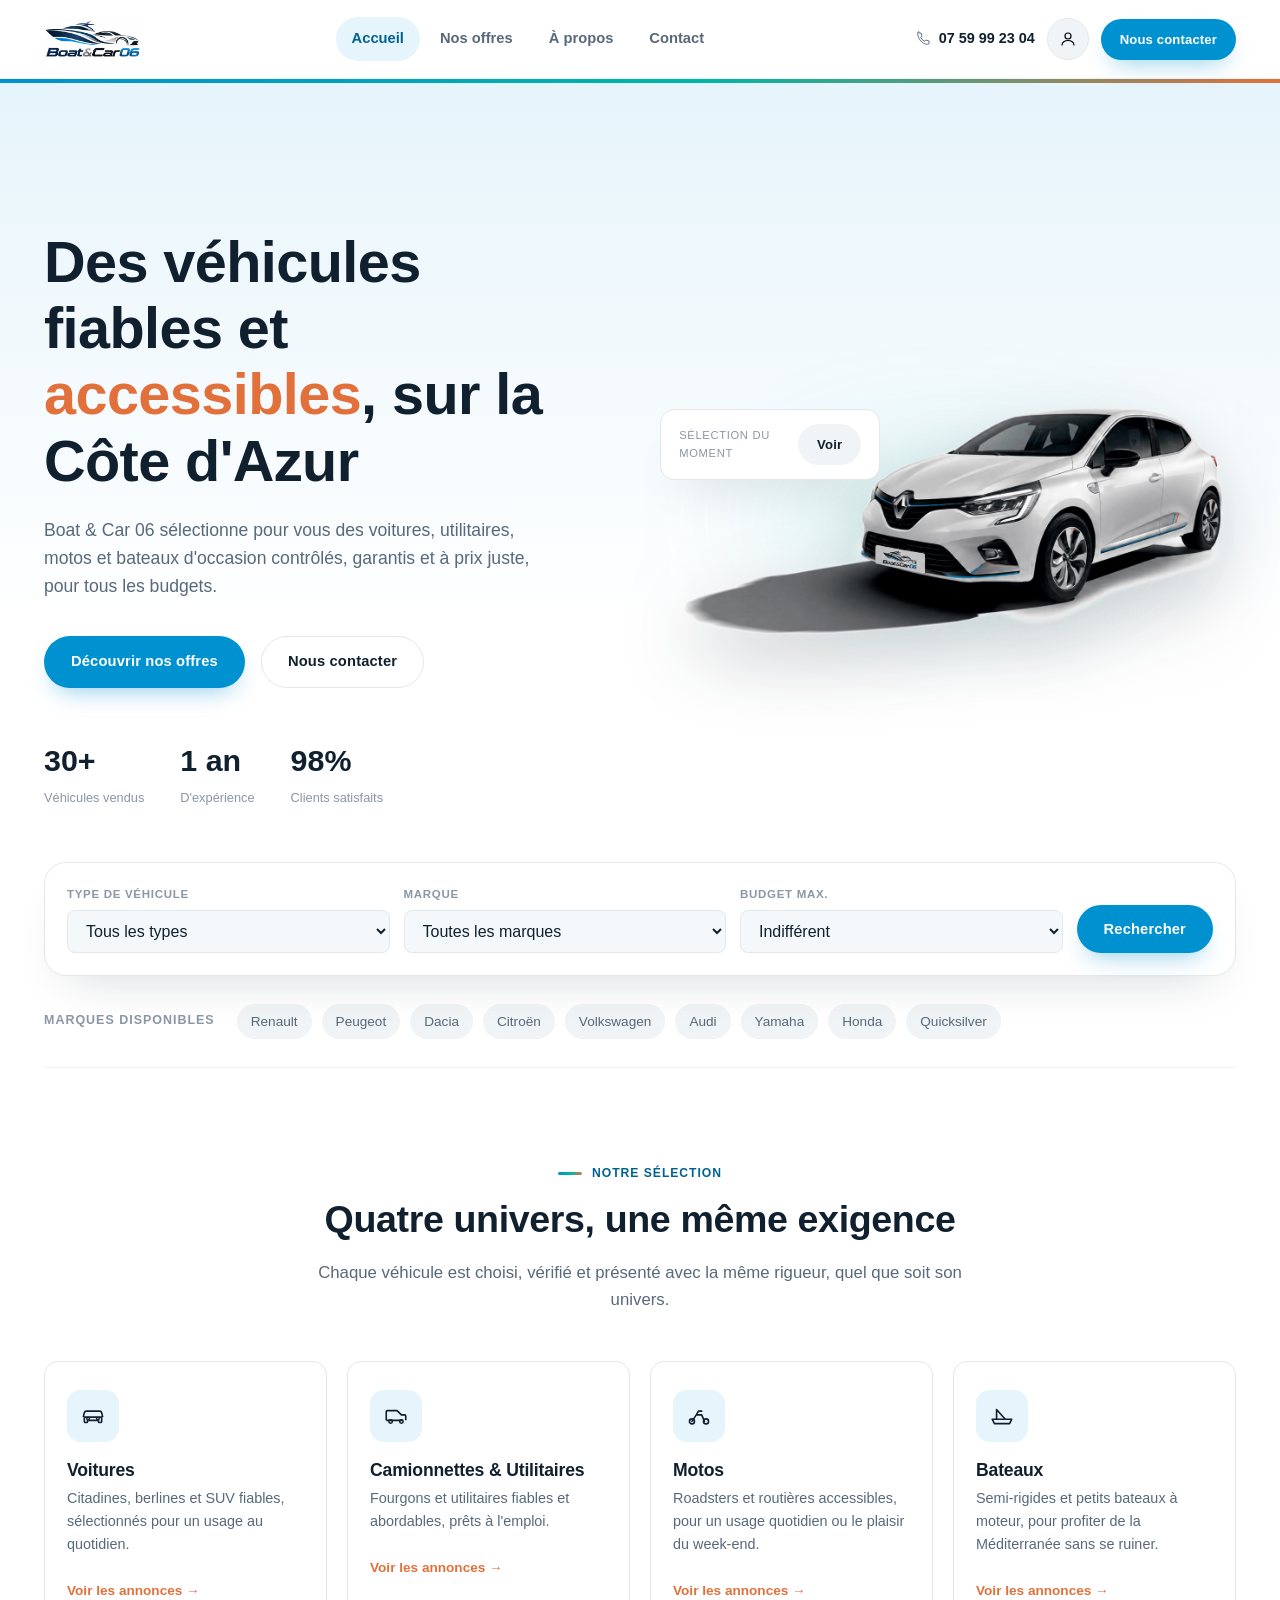
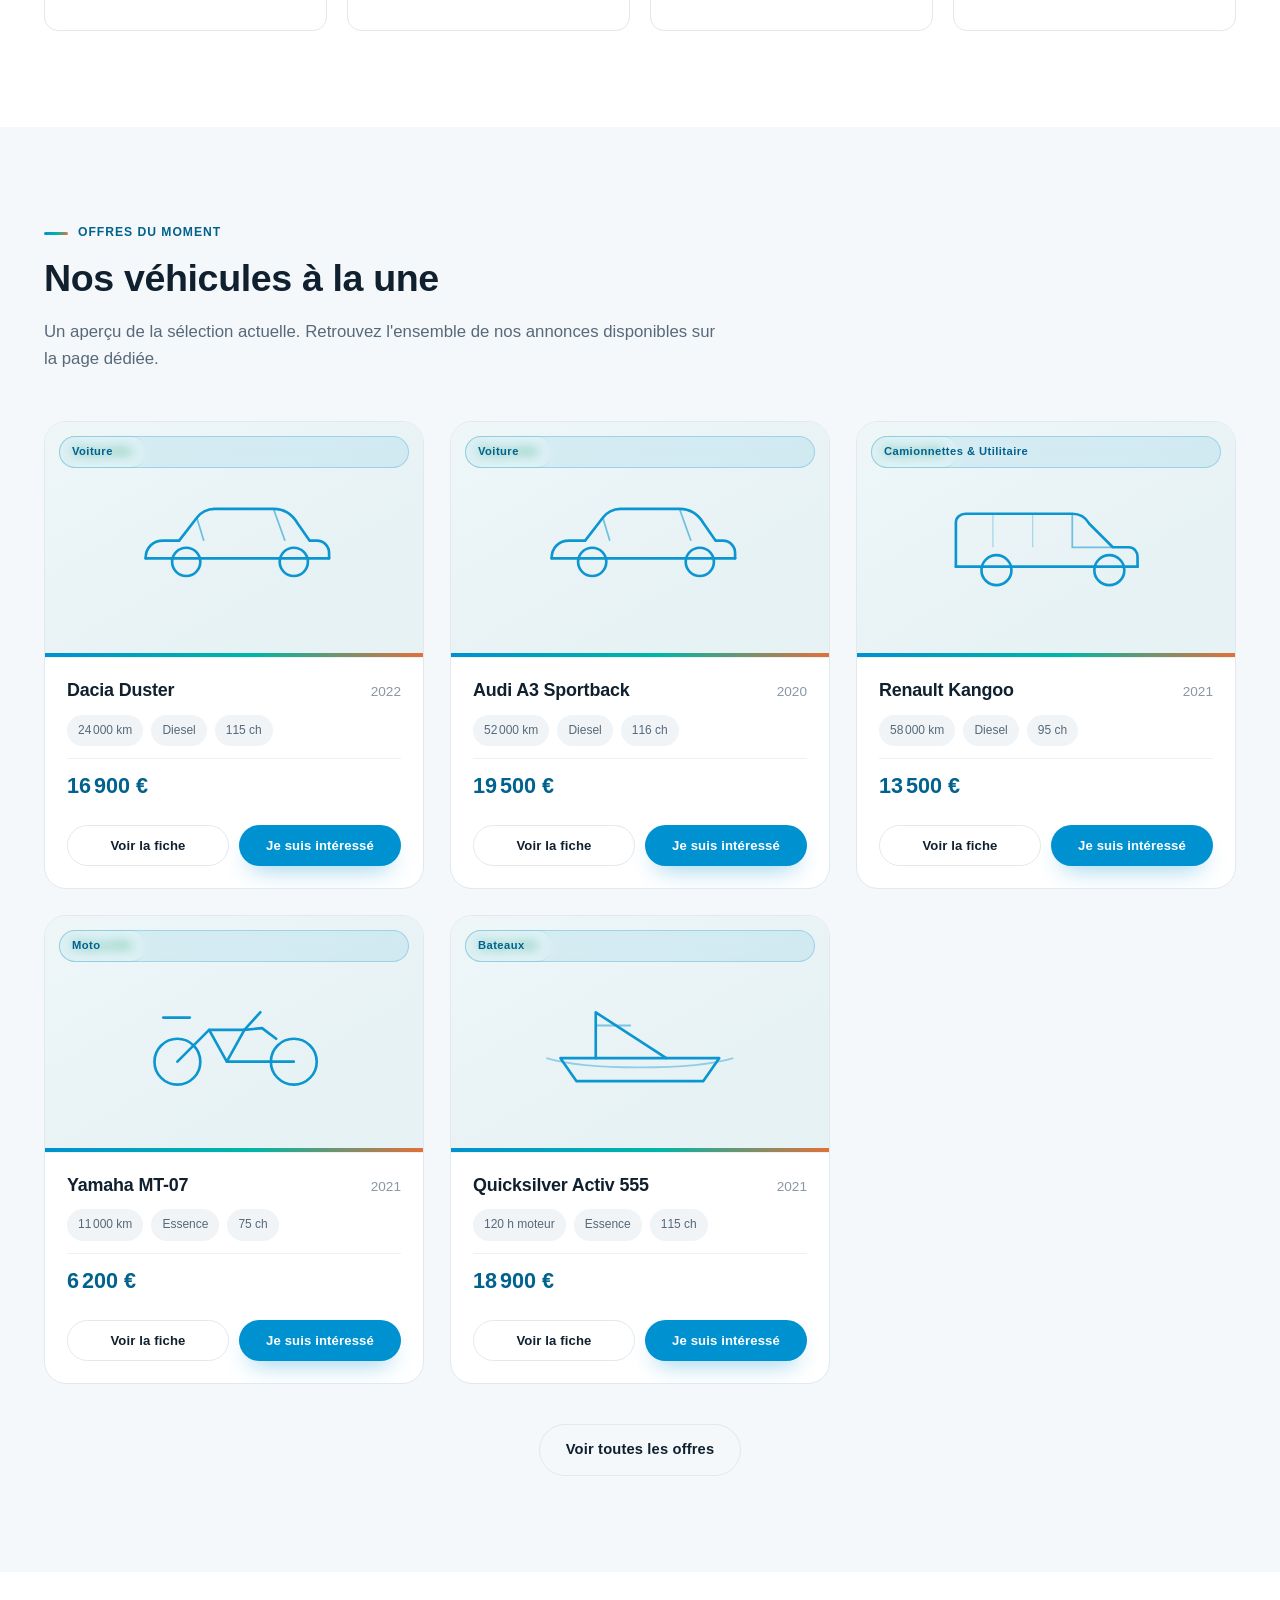
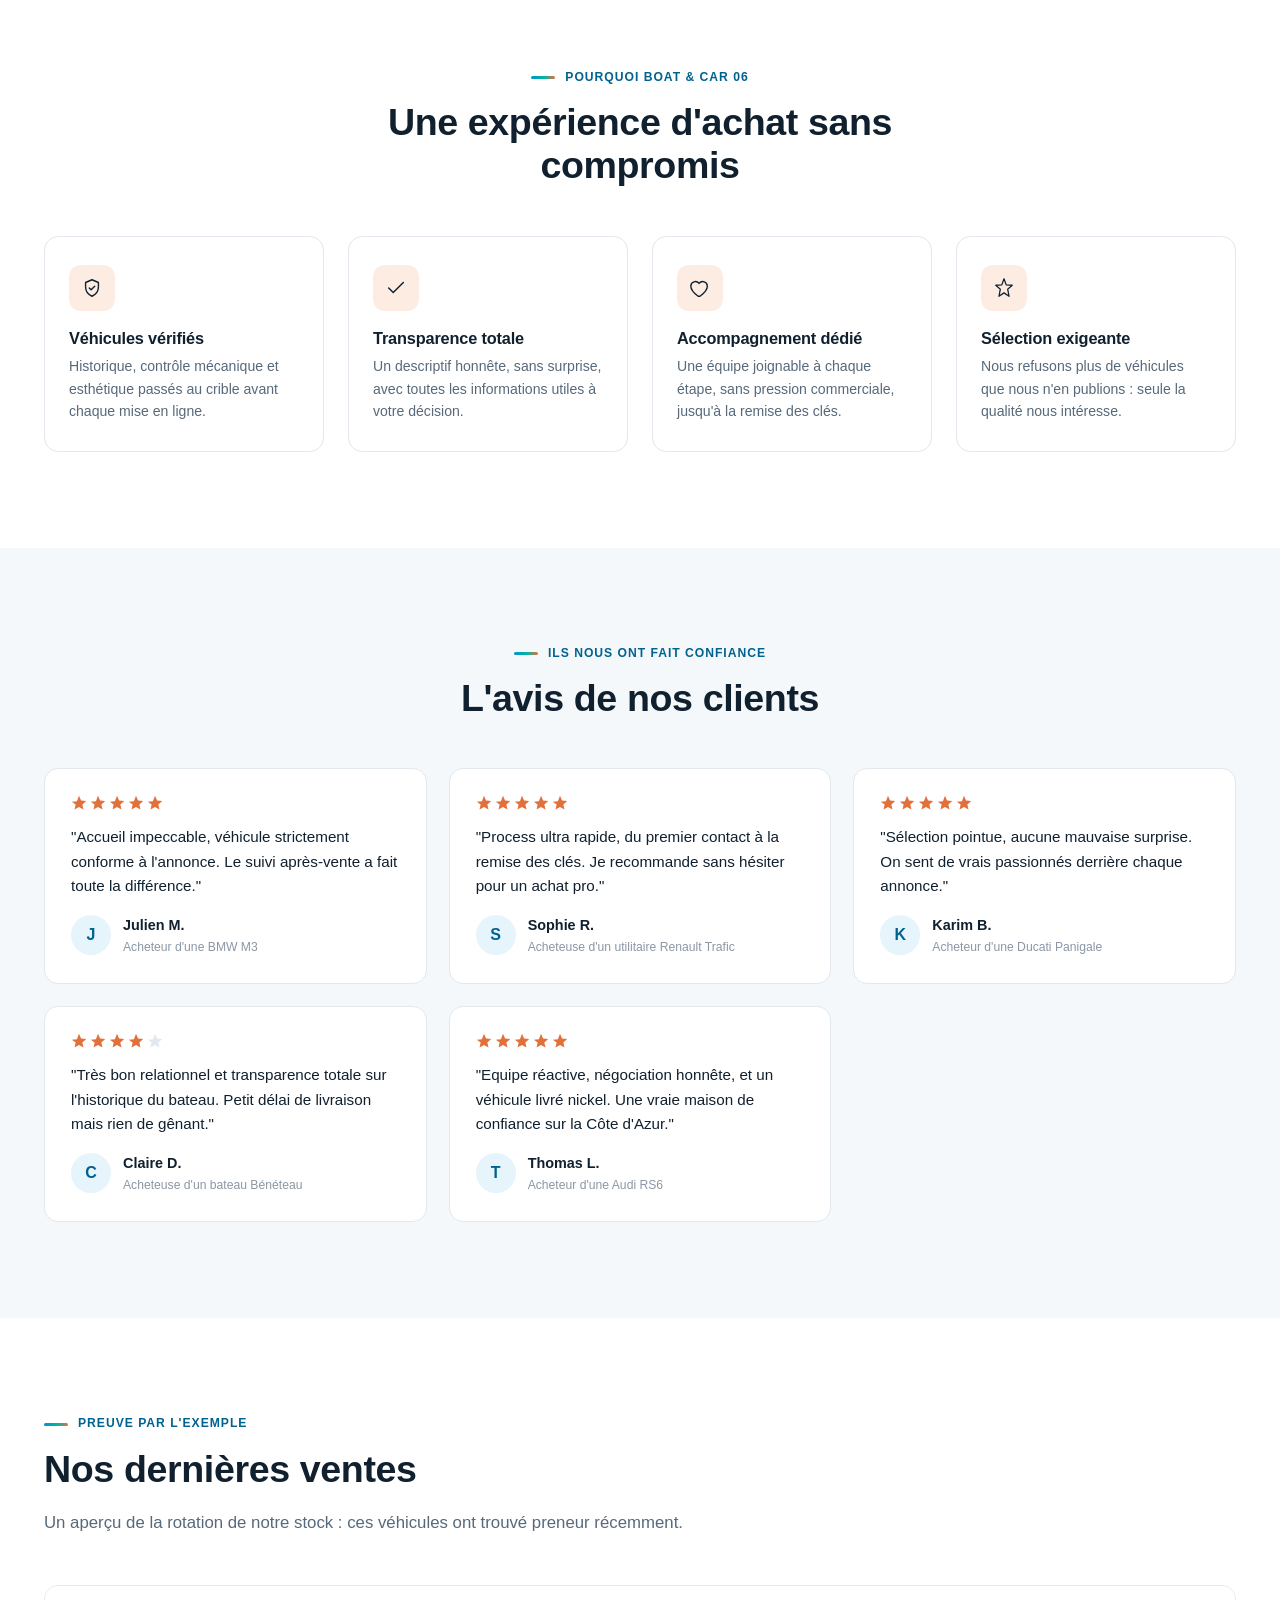
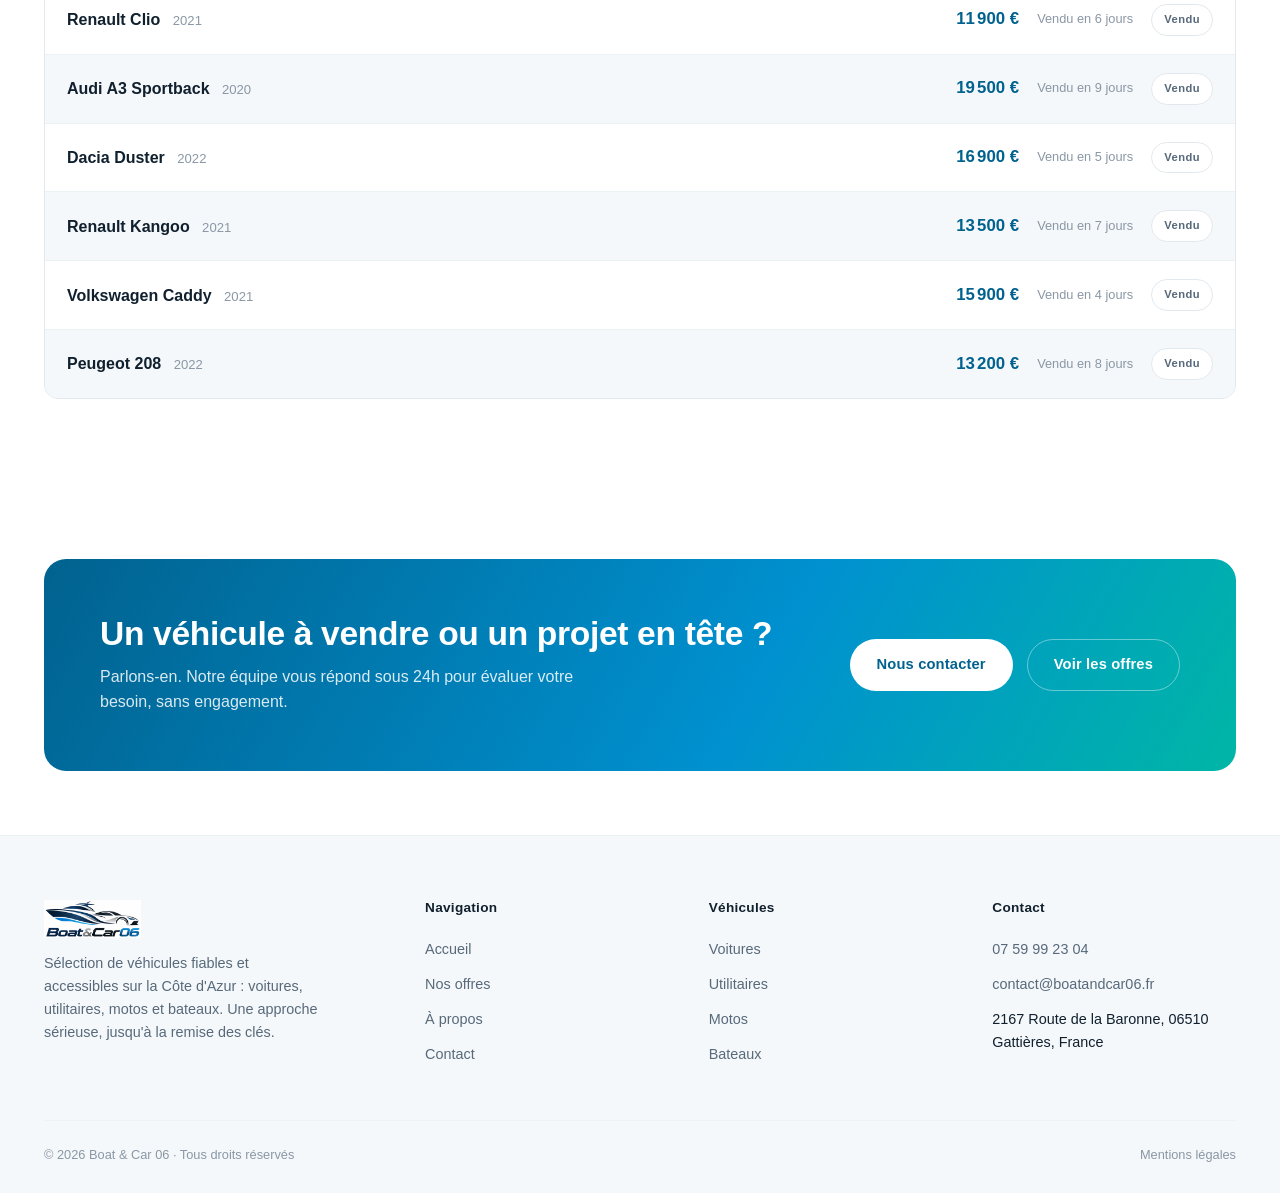
==== commit a104436a: "Fix cache: forcer le rechargement des annonces a chaque visite" ====
--- a/index.html
+++ b/index.html
@@ -368,8 +368,8 @@
             </div>
             <div class="field"><label>Modèle</label><input type="text" name="modele" required placeholder="Ex : M3 Competition"></div>
             <div class="field"><label>Année</label><input type="number" name="annee" required min="1980" max="2100" value="2024"></div>
-            <div class="field"><label>Prix (€)</label><input type="number" name="prix" required min="0" step="100"></div>
-            <div class="field"><label>Kilométrage / heures</label><input type="number" name="km" min="0" step="100"></div>
+            <div class="field"><label>Prix (€)</label><input type="number" name="prix" required min="0" step="1"></div>
+            <div class="field"><label>Kilométrage / heures</label><input type="number" name="km" min="0" step="1"></div>
             <div class="field">
               <label>Carburant</label>
               <select name="carburant"><option>Essence</option><option>Diesel</option><option>Hybride</option><option>Électrique</option><option>GPL</option><option>—</option></select>
@@ -414,10 +414,10 @@
 
 <script src="data-config.js"></script>
 <script src="data-brands.js"></script>
-<script src="data-listings.js"></script>
+<script>document.write('<script src="data-listings.js?t=' + Date.now() + '"><\/script>');</script>
 <script src="data-sales.js"></script>
 <script src="data-reviews.js"></script>
 <script src="main.js"></script>
-<script src="admin.js"></script>
+<script src="admin.js?v=2"></script>
 </body>
 </html>
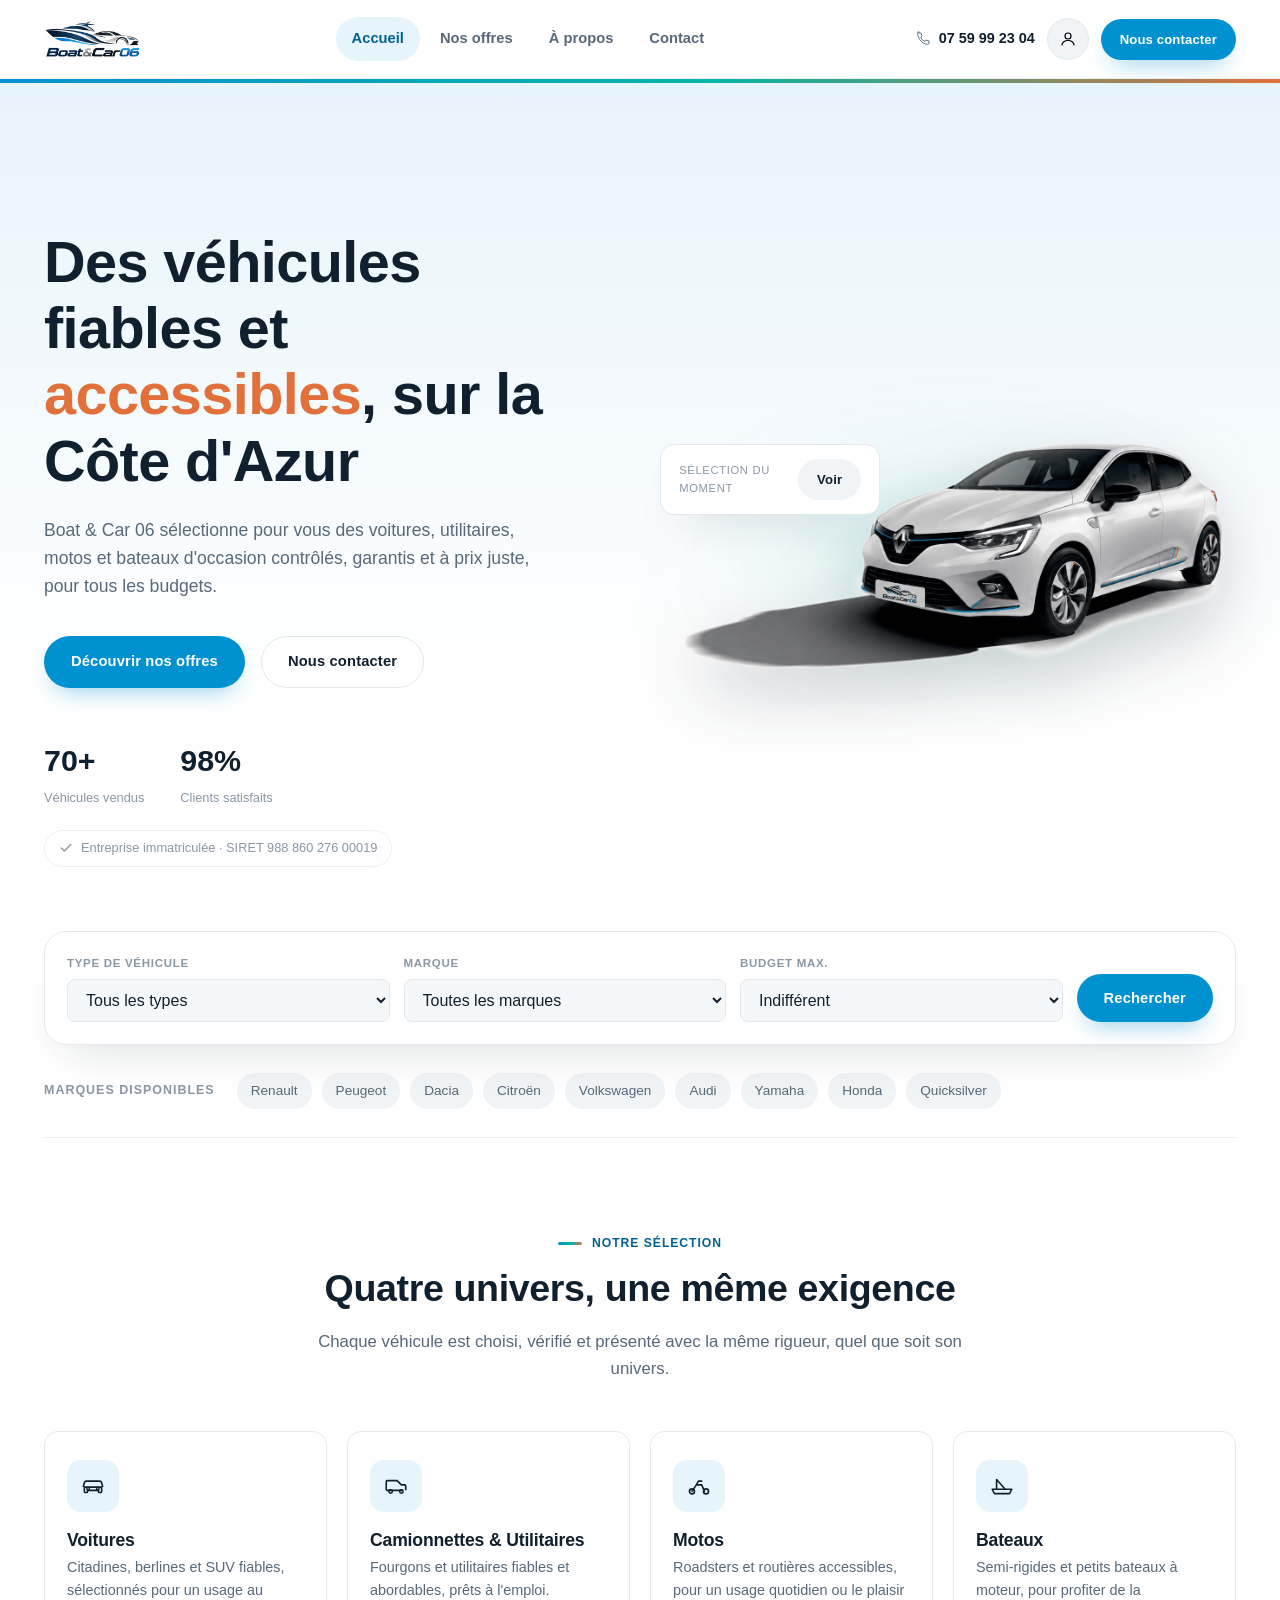
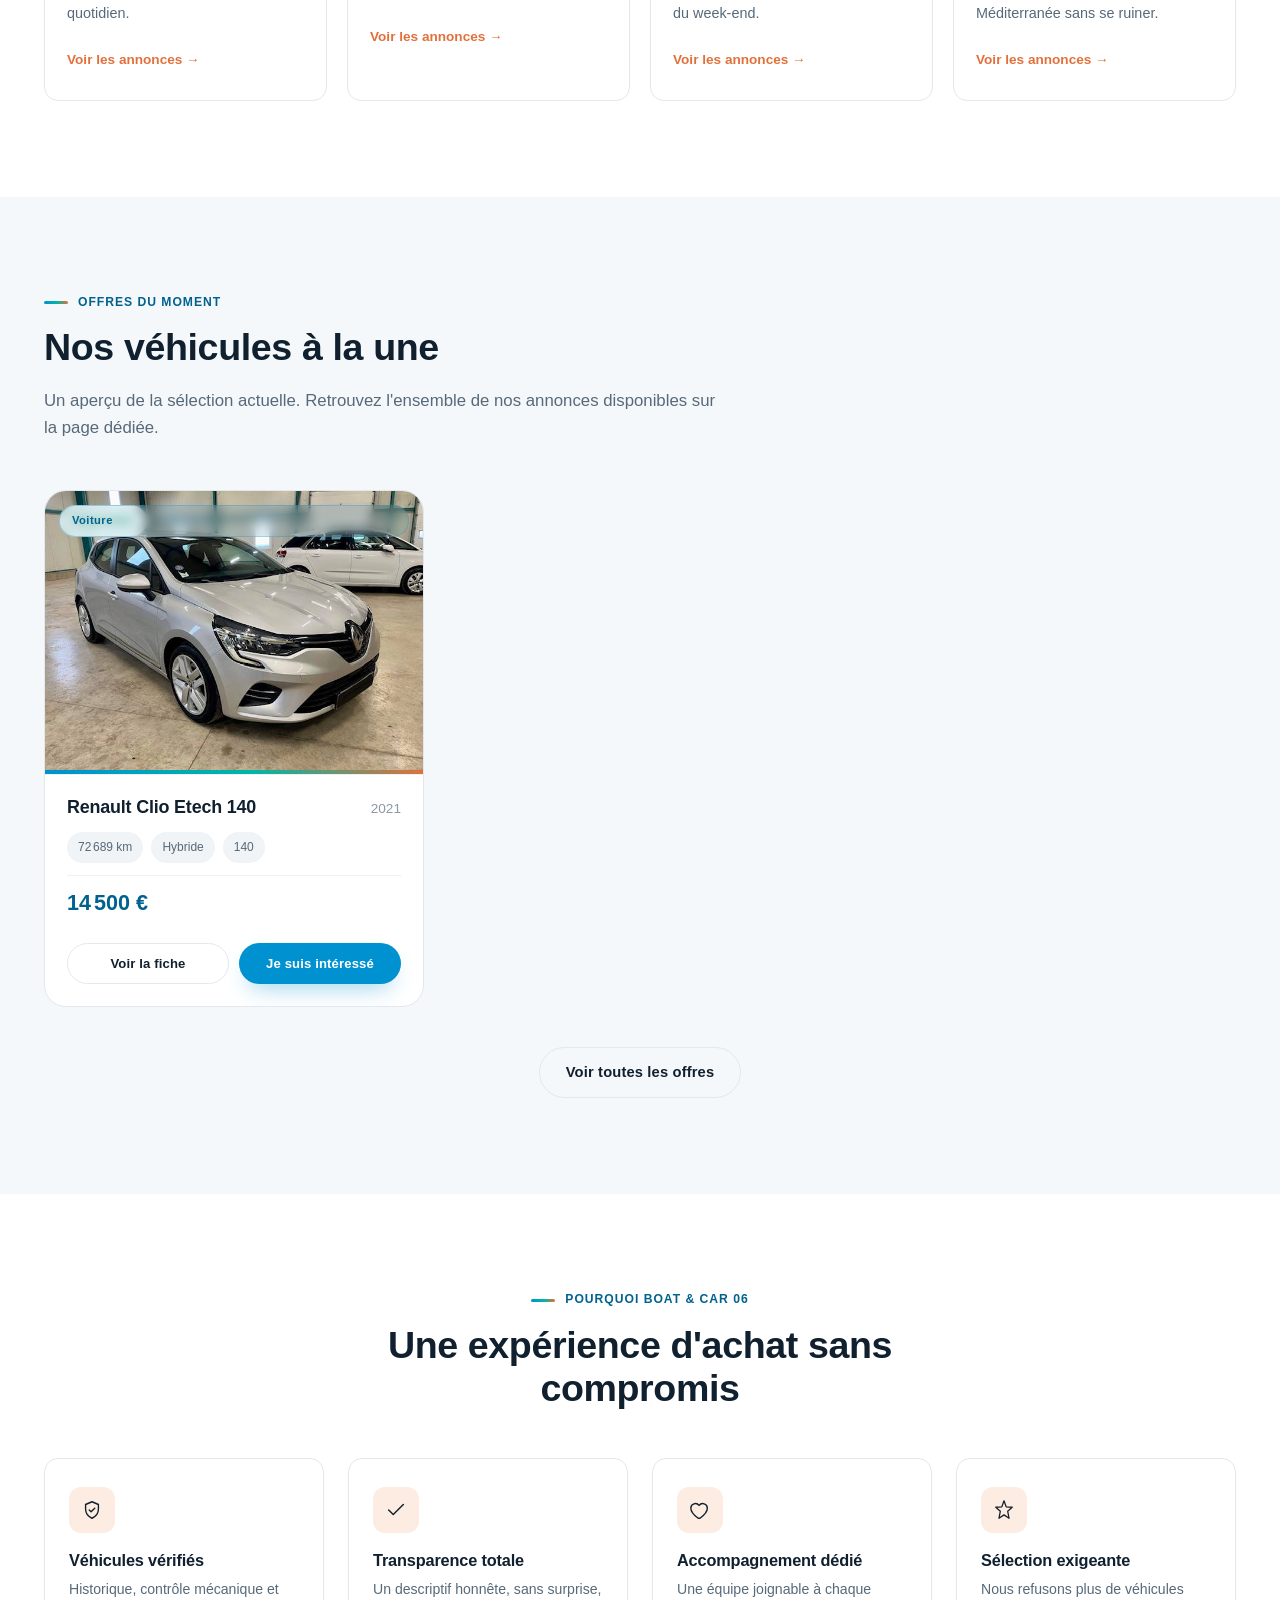
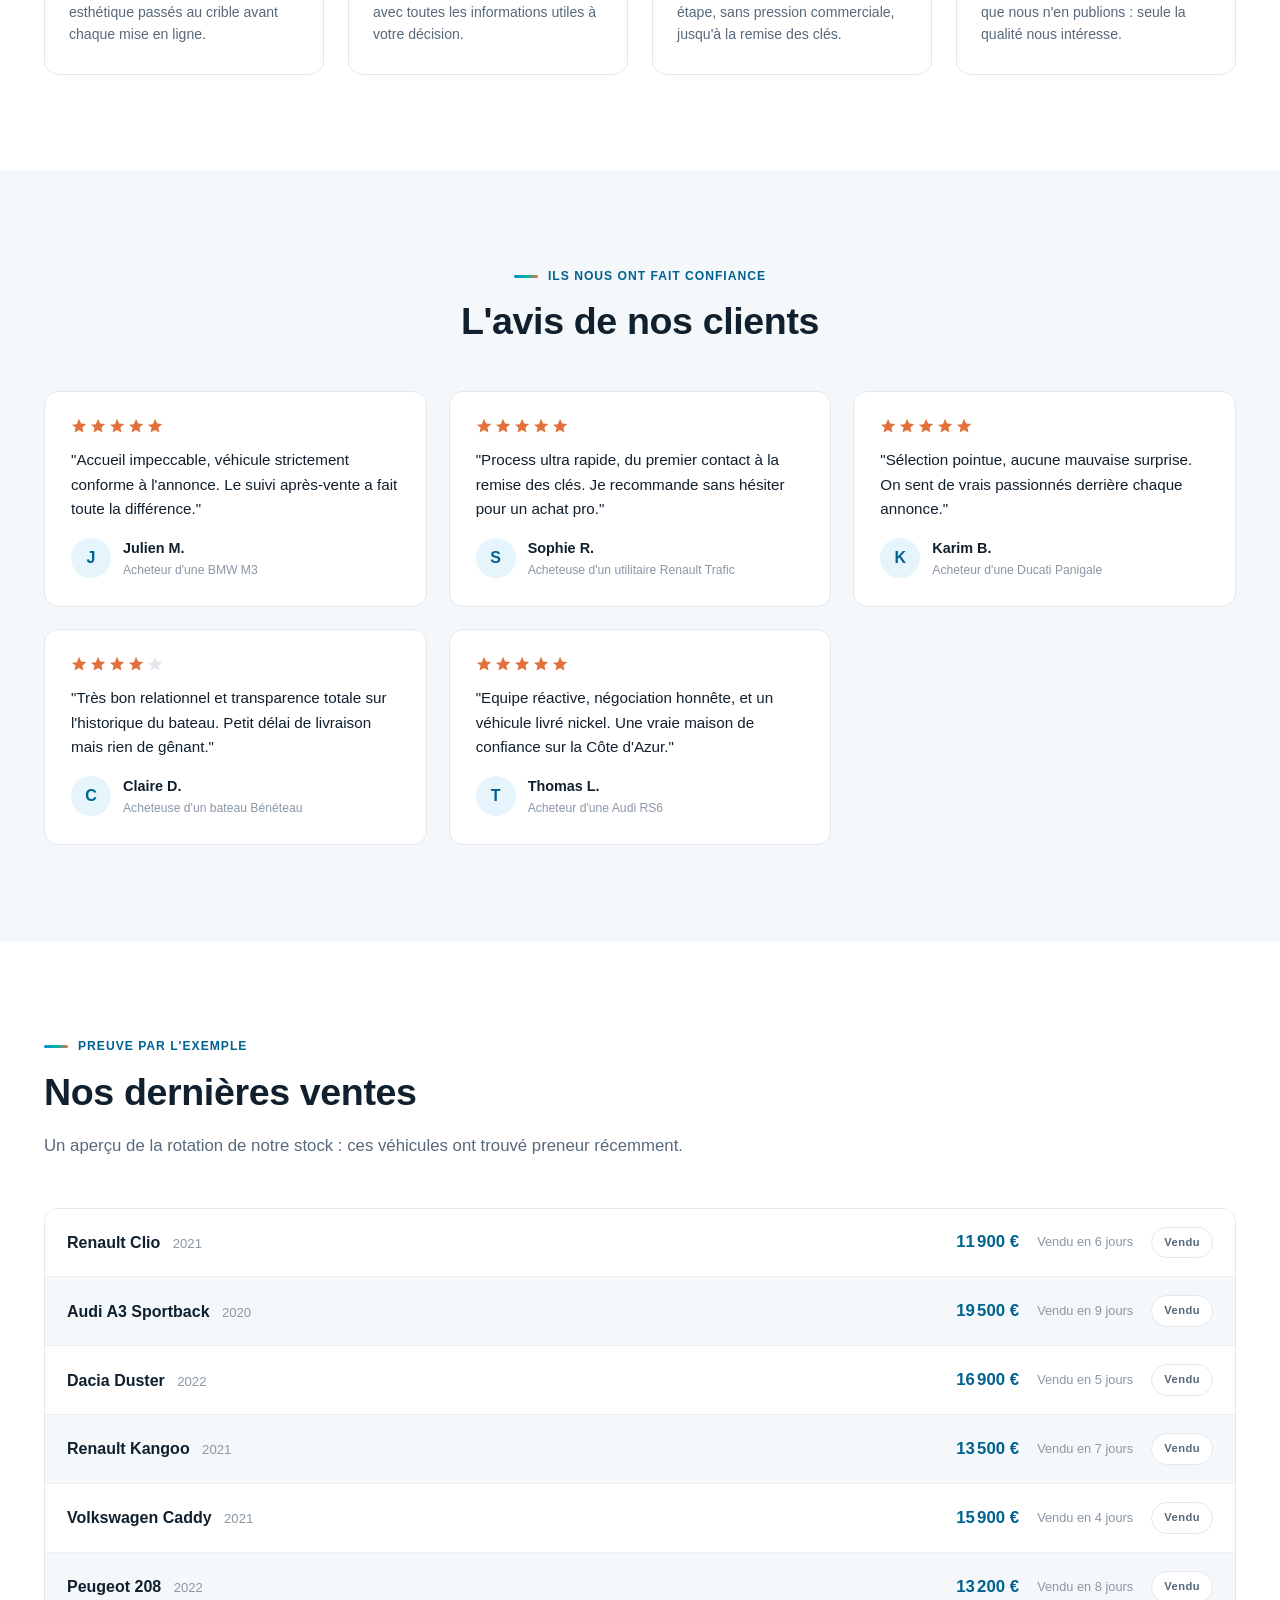
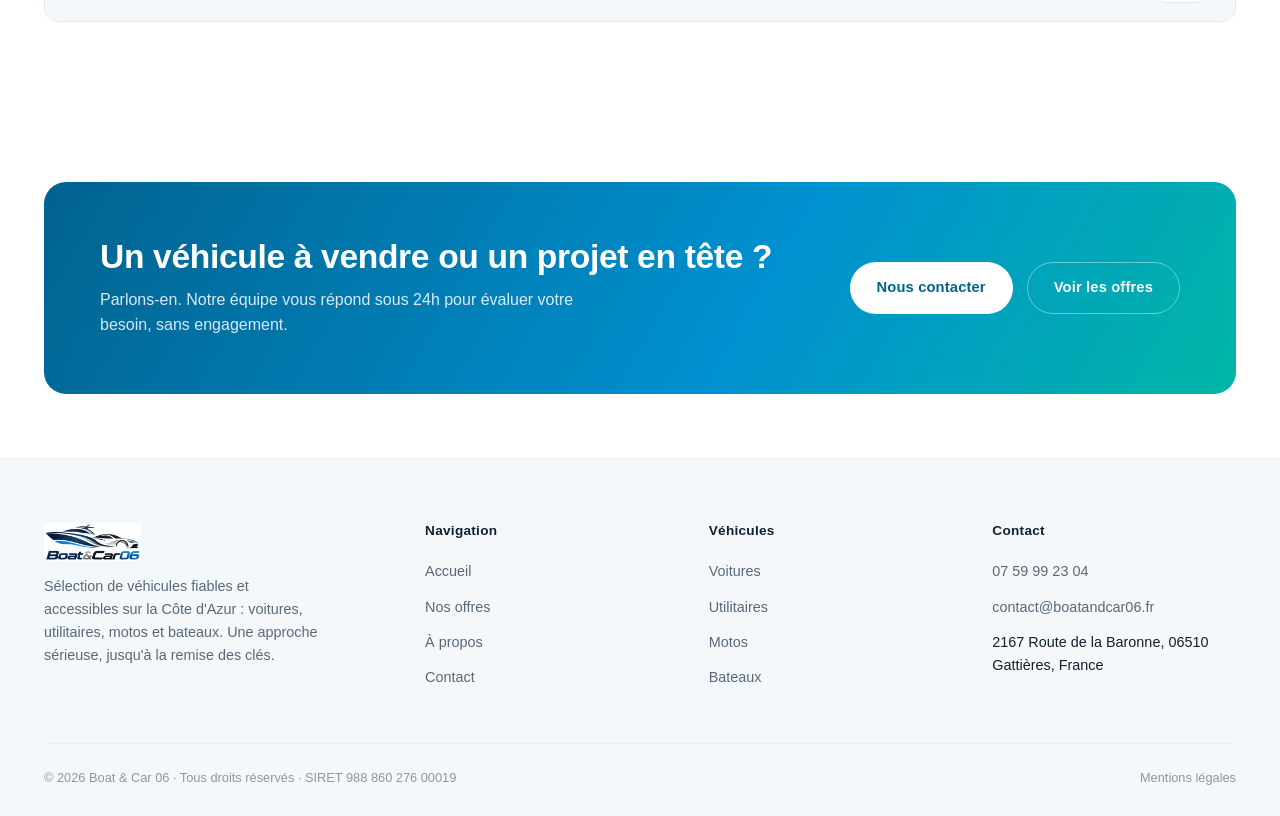
==== commit 8e87ba0d: "Accueil : 70+ véhicules vendus, retrait « 1 an », ajout du SIRET" ====
--- a/index.html
+++ b/index.html
@@ -58,10 +58,10 @@
         <a href="contact.html" class="btn btn--outline">Nous contacter</a>
       </div>
       <div class="hero__stats">
-        <div class="stat"><b data-count="30" data-suffix="+">0</b><span>Véhicules vendus</span></div>
-        <div class="stat"><b data-count="1" data-suffix=" an">0</b><span>D'expérience</span></div>
+        <div class="stat"><b data-count="70" data-suffix="+">0</b><span>Véhicules vendus</span></div>
         <div class="stat"><b data-count="98" data-suffix="%">0</b><span>Clients satisfaits</span></div>
       </div>
+        <p class="hero__siret" style="display:inline-flex;align-items:center;gap:8px;margin-top:20px;padding:7px 14px;border:1px solid var(--border-soft);border-radius:999px;font-size:.8rem;color:var(--text-faint);"><svg width="14" height="14" viewBox="0 0 24 24" fill="none" stroke="currentColor" stroke-width="2.4" stroke-linecap="round" stroke-linejoin="round" aria-hidden="true"><path d="M20 6 9 17l-5-5"/></svg>Entreprise immatriculée · SIRET 988 860 276 00019</p>
     </div>
     <div class="hero__visual">
       <div class="hero__badge">
@@ -275,7 +275,7 @@
       </div>
     </div>
     <div class="footer-bottom">
-      <span>© <span data-cfg-year></span> Boat & Car 06 · Tous droits réservés</span>
+      <span>© <span data-cfg-year></span> Boat & Car 06 · Tous droits réservés · SIRET 988 860 276 00019</span>
       <a href="a-propos.html#mentions-legales">Mentions légales</a>
     </div>
   </div>
